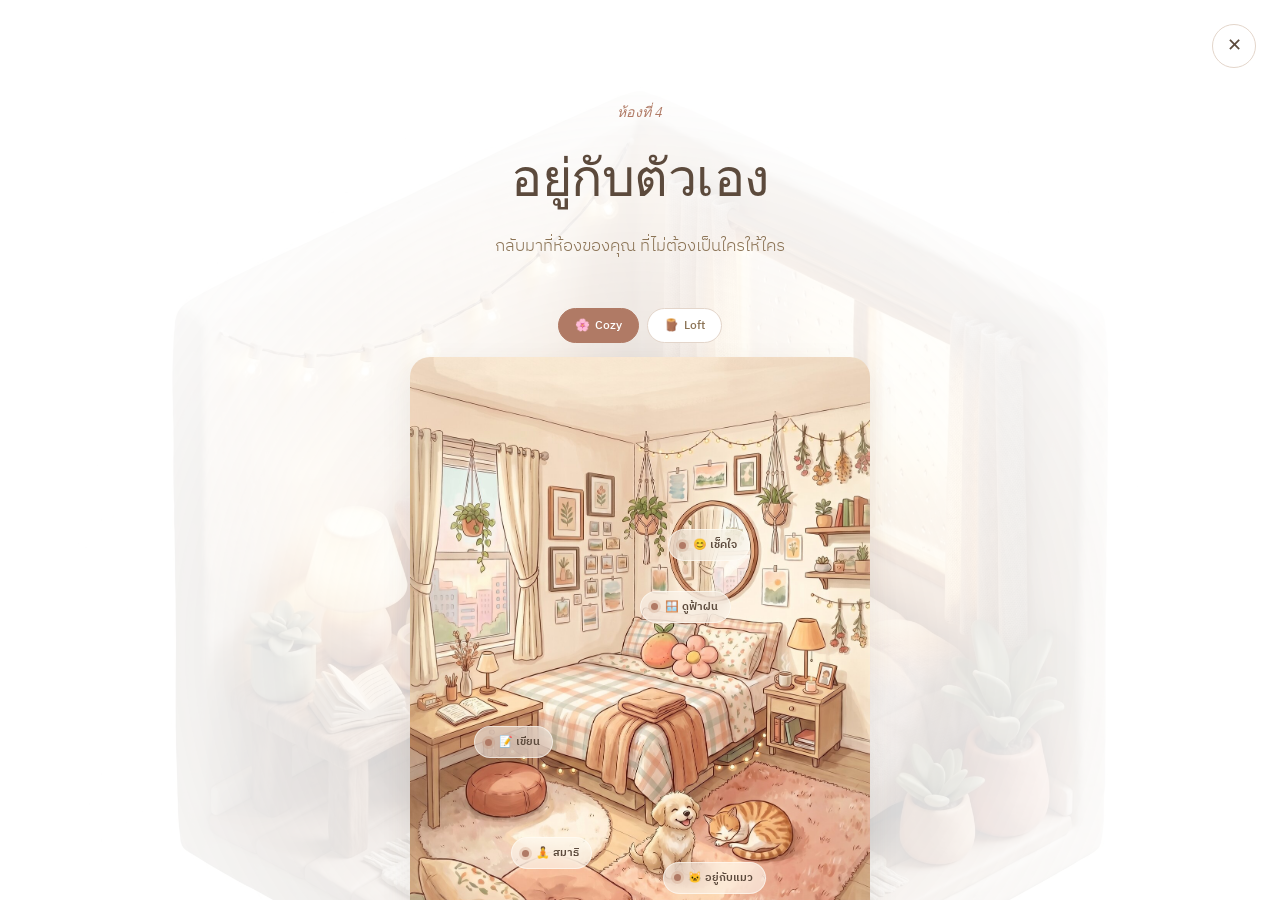
==== alone.html @ d61d8132 "Remove obsolete implementation" ====
<!DOCTYPE html>
<html lang="th">
<head>
<meta charset="UTF-8">
<meta name="viewport" content="width=device-width, initial-scale=1.0">
<title>ฮีลใจ 24/7 — Heal 24/7</title>

<link rel="preconnect" href="https://fonts.googleapis.com">
<link rel="preconnect" href="https://fonts.gstatic.com" crossorigin>
<link href="https://fonts.googleapis.com/css2?family=IBM+Plex+Sans+Thai:wght@300;400;500;600&family=IBM+Plex+Serif:ital,wght@0,300;0,400;0,500;1,400&display=swap" rel="stylesheet">

<!-- =========================================================
     CLOUDFLARE WEB ANALYTICS — Privacy-friendly, cookie-free
     SETUP:
     1) Go to https://www.cloudflare.com/web-analytics/ → sign up (free)
     2) Add your site (e.g. healjai247.netlify.app or your own domain)
     3) Copy the <script> snippet Cloudflare gives you
     4) REPLACE the placeholder line below with that snippet
        — it will look like:
        <script defer src='https://static.cloudflareinsights.com/beacon.min.js' data-cf-beacon='{"token":"YOUR_REAL_TOKEN"}'></script>
     ========================================================= -->
<!-- <script defer src='https://static.cloudflareinsights.com/beacon.min.js' data-cf-beacon='{"token":"PASTE_YOUR_TOKEN_HERE"}'></script> -->

<link rel="stylesheet" href="assets/css/styles.css">
</head>

<body data-lang="th" data-page="alone">
<div class="main visible" id="main">
  <header>
    <div class="brand">
      <span class="heart">♥</span>
      <span data-th>ฮีลใจ 24/7</span>
      <span data-en>Heal 24/7</span>
    </div>
    <div class="header-actions">
      <button class="music-toggle" id="musicToggle" aria-label="Music menu">
        <span class="music-icon-pulse">♪</span>
      </button>
      <!-- Music dropdown menu -->
      <div class="music-menu" id="musicMenu">
        <div class="music-menu-title">
          <span data-th>เลือกเพลง</span><span data-en>Choose track</span>
        </div>
        <button class="track-btn active" data-track="1" data-src="assets/audio/theme.mp3">
          <span class="track-dot"></span>
          <span>Land of Smiles</span>
          <span class="track-meta">main</span>
        </button>
        <button class="track-btn" data-track="2" data-src="assets/audio/morning-heart.mp3">
          <span class="track-dot"></span>
          <span>Morning Heart</span>
        </button>
        <button class="track-btn" data-track="3" data-src="assets/audio/rainy-window.mp3">
          <span class="track-dot"></span>
          <span>Rainy Window</span>
        </button>
        <button class="track-btn" data-track="4" data-src="assets/audio/temple-at-dusk.mp3">
          <span class="track-dot"></span>
          <span>Temple at Dusk</span>
        </button>
        <button class="track-btn pause-btn" id="pauseTrack">
          <span>⏸</span>
          <span data-th>หยุดเพลง</span><span data-en>Pause</span>
        </button>
      </div>
      <button class="lang-toggle" id="bookmarkOpen" aria-label="กล่องบันทึก">
        <span style="font-size:16px;line-height:1">🔖</span>
        <span class="bookmark-badge" id="bookmarkBadge" hidden>0</span>
      </button>
      <button class="lang-toggle" id="langToggle">
        <span data-th>EN</span><span data-en>TH</span>
      </button>
    </div>
  </header>

  <!-- Bookmark drawer (saved items list) -->
  <div class="bookmark-modal" id="bookmarkModal" hidden>
    <div class="bookmark-backdrop" data-close-bookmark onclick="window.__closeBookmarkModal && window.__closeBookmarkModal()"></div>
    <div class="bookmark-panel">
      <div class="bookmark-head">
        <h3 class="bookmark-title">
          🔖 <span data-th>กล่องของฉัน</span><span data-en>My collection</span>
        </h3>
        <button class="bookmark-close" data-close-bookmark aria-label="ปิด" type="button" onclick="window.__closeBookmarkModal && window.__closeBookmarkModal()">✕</button>
      </div>
      <p class="bookmark-sub">
        <span data-th>ทุกอย่างที่เธอบันทึกไว้ — เก็บในเครื่องนี้เท่านั้น ไม่ส่งไปไหน</span>
        <span data-en>Everything you saved — stored only on this device</span>
      </p>
      <ul class="bookmark-list" id="bookmarkList"></ul>
      <div class="bookmark-empty" id="bookmarkEmpty" hidden>
        <div class="bookmark-empty-icon">📭</div>
        <p>
          <span data-th>ยังไม่มีอะไรในกล่อง — ไปกดปุ่ม 🔖 ตามที่ต่างๆ ในเว็บ เพื่อเก็บคำดีๆ ไว้ที่นี่</span>
          <span data-en>Nothing here yet — hit 🔖 on cards across the site to save your favorites</span>
        </p>
      </div>
    </div>
  </div>



  <!-- Background music (single audio element, src changes with track switch) -->
  <audio id="bgMusic" src="assets/audio/theme.mp3" loop preload="auto"></audio>

  <footer>
    <span data-th>© 2026 ฮีลใจ 24/7 — สำหรับคนเมืองที่อยากมีที่ฮีลใจ</span>
    <span data-en>© 2026 Heal 24/7 — for everyone who needs a place to come back to</span>
    <br>
    <button class="footer-link" data-open-privacy>
      <span data-th>นโยบายความเป็นส่วนตัว (PDPA)</span><span data-en>Privacy Policy (PDPA)</span>
    </button>
  </footer>

  <!-- Privacy Policy modal -->
  <div class="privacy-modal" id="privacyModal">
    <div class="privacy-card">
      <button class="privacy-close" data-close-privacy aria-label="ปิด">✕</button>
      <h2 class="privacy-title">
        <span data-th>นโยบายความเป็นส่วนตัว</span><span data-en>Privacy Policy</span>
      </h2>
      <p class="privacy-updated">
        <span data-th>อัพเดทล่าสุด: 15 พฤษภาคม 2569</span><span data-en>Last updated: 15 May 2026</span>
      </p>

      <div class="privacy-body" data-th>
        <h3>1. เราเก็บข้อมูลอะไร</h3>
        <p>ฮีลใจ 24/7 เป็นเว็บไซต์ที่ออกแบบมาให้ <strong>ใช้งานได้แบบไม่ต้องล็อกอิน</strong> เราเก็บข้อมูลน้อยที่สุดเท่าที่จำเป็น:</p>
        <ul>
          <li><strong>ข้อมูลการเข้าชม (Analytics):</strong> จำนวน visitors · หน้าที่เข้า · ประเทศ · browser · device type — รวบรวมผ่าน Cloudflare Web Analytics โดยไม่ใช้ cookie ไม่ระบุตัวตน</li>
          <li><strong>ข้อมูลที่คุณกรอกใน Google Form:</strong> เมื่อคุณตอบแบบสำรวจ "คุณฮีลใจยังไง?" หรือ "ฝากคำพูดในพิพิธภัณฑ์" Google จะเก็บคำตอบของคุณ (อยู่ภายใต้ Google Privacy Policy)</li>
          <li><strong>การตั้งค่าในเครื่อง (localStorage):</strong> เช่น aesthetic ห้องที่เลือก (cozy/loft), ข้อความที่เขียนถึงตัวเอง — เก็บไว้ในเบราเซอร์คุณเท่านั้น เราเข้าไม่ถึง</li>
        </ul>

        <h3>2. เราไม่ทำอะไรกับข้อมูล</h3>
        <ul>
          <li>เราไม่ขายข้อมูลคุณให้ third party</li>
          <li>เราไม่ใช้ cookie tracking ข้ามเว็บ</li>
          <li>เราไม่เก็บ IP address หรือข้อมูลระบุตัวบุคคล</li>
          <li>ข้อความที่คุณเขียนถึงตัวเองอยู่ในเบราเซอร์คุณคนเดียว ไม่ส่งไปไหน</li>
        </ul>

        <h3>3. สิทธิ์ของคุณ (PDPA)</h3>
        <p>ภายใต้พระราชบัญญัติคุ้มครองข้อมูลส่วนบุคคล พ.ศ. 2562 (PDPA) คุณมีสิทธิ์:</p>
        <ul>
          <li>เข้าถึงข้อมูลที่เราเก็บเกี่ยวกับคุณ</li>
          <li>ขอให้ลบข้อมูลของคุณออก</li>
          <li>ถอนความยินยอม</li>
          <li>ร้องเรียนต่อสำนักงานคณะกรรมการคุ้มครองข้อมูลส่วนบุคคล</li>
        </ul>

        <h3>4. ข้อจำกัด</h3>
        <p>ฮีลใจ 24/7 เป็นพื้นที่ฮีลใจเบื้องต้น <strong>ไม่ใช่บริการจิตวิทยาวิชาชีพ</strong> ถ้าคุณอยู่ในวิกฤต โปรดติดต่อ <strong>1323</strong> (สายด่วนสุขภาพจิต 24 ชม.) หรือ <strong>1667</strong> (สะมาริตันส์)</p>

        <h3>5. ติดต่อเรา</h3>
        <p>ถ้ามีข้อสงสัยเรื่องข้อมูลส่วนบุคคล ส่งอีเมลถึง <strong>sandotnim.jako@gmail.com</strong></p>
      </div>

      <div class="privacy-body" data-en>
        <h3>1. What we collect</h3>
        <p>Heal 24/7 is designed to work <strong>without requiring login</strong>. We collect the bare minimum:</p>
        <ul>
          <li><strong>Visit analytics:</strong> visitor count, pages viewed, country, browser, device type — via Cloudflare Web Analytics, no cookies, anonymous.</li>
          <li><strong>Google Form submissions:</strong> when you fill out the "How do you heal?" survey or submit words for the museum wall, Google stores your responses (under Google's Privacy Policy).</li>
          <li><strong>Local browser storage:</strong> aesthetic preference (cozy/loft), your private journal entries — stored only in your browser. We cannot access these.</li>
        </ul>

        <h3>2. What we never do</h3>
        <ul>
          <li>We don't sell your data to third parties</li>
          <li>We don't use cross-site tracking cookies</li>
          <li>We don't store IP addresses or personal identifiers</li>
          <li>Your journal entries stay in your browser only — they never leave your device</li>
        </ul>

        <h3>3. Your rights (PDPA)</h3>
        <p>Under Thailand's Personal Data Protection Act (PDPA, 2019), you have the right to:</p>
        <ul>
          <li>Access data we hold about you</li>
          <li>Request data deletion</li>
          <li>Withdraw consent</li>
          <li>File a complaint with the Personal Data Protection Committee</li>
        </ul>

        <h3>4. Limitations</h3>
        <p>Heal 24/7 is a gentle everyday-healing space, <strong>not a professional psychology service</strong>. If you're in crisis, please contact <strong>1323</strong> (Mental Health Hotline, 24/7) or <strong>1667</strong> (Samaritans).</p>

        <h3>5. Contact</h3>
        <p>For privacy questions, email <strong>sandotnim.jako@gmail.com</strong></p>
      </div>
    </div>
  </div>
</div>

<div class="room-overlay active" id="room-alone">
  <a class="close-btn" href="index.html" aria-label="Back to map">✕</a>
  <div class="alone-room">
    <div class="alone-bg" id="aloneBg"></div>

    <div class="alone-content">
      <!-- Sub-room back button (visible only when a hotspot/tab is active) -->
      <button class="subroom-back" data-subroom-back>
        ← <span data-th>กลับห้องนอน</span><span data-en>Back to bedroom</span>
      </button>

      <span class="room-eyebrow"><span data-th>ห้องที่ 4</span><span data-en>Room 04</span></span>
      <h2 class="room-title"><span data-th>อยู่กับตัวเอง</span><span data-en>Be With Yourself</span></h2>
      <p class="room-subtitle">
        <span data-th>กลับมาที่ห้องของคุณ ที่ไม่ต้องเป็นใครให้ใคร</span>
        <span data-en>Come back to your room. Where you don't owe anyone anything.</span>
      </p>

      <!-- Aesthetic toggle (Cozy / Loft) — persisted in localStorage -->
      <div class="aesthetic-toggle" role="group" aria-label="เลือกบรรยากาศห้อง">
        <button class="aest-btn active" data-aest="cozy">🌸 <span data-th>Cozy</span><span data-en>Cozy</span></button>
        <button class="aest-btn" data-aest="loft">🪵 <span data-th>Loft</span><span data-en>Loft</span></button>
      </div>

      <!-- Illustrated bedroom with clickable hotspots (5 zones) — positions in CSS per aesthetic -->
      <div class="room-stage" data-aest="cozy">
        <img id="bedroomImg" class="room-illustration" src="assets/images/bedroom-cozy.jpg" alt="ห้องนอน"/>
        <button class="hotspot" data-pane="bedroom">
          <span class="hotspot-dot"></span>
          <span class="hotspot-label" data-th>🪟 ดูฟ้าฝน</span><span class="hotspot-label" data-en>🪟 Watch the sky</span>
        </button>
        <button class="hotspot" data-pane="mood">
          <span class="hotspot-dot"></span>
          <span class="hotspot-label" data-th>😊 เช็คใจ</span><span class="hotspot-label" data-en>😊 Mood</span>
        </button>
        <button class="hotspot" data-pane="letter">
          <span class="hotspot-dot"></span>
          <span class="hotspot-label" data-th>📝 เขียน</span><span class="hotspot-label" data-en>📝 Letter</span>
        </button>
        <button class="hotspot" data-pane="cat">
          <span class="hotspot-dot"></span>
          <span class="hotspot-label" data-th>🐱 อยู่กับแมว</span><span class="hotspot-label" data-en>🐱 With cat</span>
        </button>
        <button class="hotspot" data-pane="meditate">
          <span class="hotspot-dot"></span>
          <span class="hotspot-label" data-th>🧘 สมาธิ</span><span class="hotspot-label" data-en>🧘 Meditate</span>
        </button>
        <button class="hotspot" data-pane="color">
          <span class="hotspot-dot"></span>
          <span class="hotspot-label" data-th>🎨 ระบายสี</span><span class="hotspot-label" data-en>🎨 Color</span>
        </button>
      </div>

      <!-- Tabs removed — hotspots on illustration are the only navigation.
           Hidden DOM markers below preserve pane-switching logic. -->
      <div class="alone-tabs" hidden aria-hidden="true">
        <button class="alone-tab active" data-pane="bedroom"></button>
        <button class="alone-tab" data-pane="cat"></button>
        <button class="alone-tab" data-pane="mood"></button>
        <button class="alone-tab" data-pane="letter"></button>
        <button class="alone-tab" data-pane="meditate"></button>
        <button class="alone-tab" data-pane="color"></button>
      </div>

      <!-- ===== Pane: Mood check ===== -->
      <div class="alone-pane" id="apane-mood">
        <h3 class="alone-h3"><span data-th>วันนี้ใจอยู่ตรงไหน?</span><span data-en>Where is your heart today?</span></h3>
        <div class="mood-grid" id="moodGrid">
          <button class="mood-btn" data-mood="1"><span class="m-emoji">😢</span><span data-th>หนัก</span><span data-en>Heavy</span></button>
          <button class="mood-btn" data-mood="2"><span class="m-emoji">😟</span><span data-th>อึน</span><span data-en>Stuck</span></button>
          <button class="mood-btn" data-mood="3"><span class="m-emoji">😐</span><span data-th>กลางๆ</span><span data-en>Meh</span></button>
          <button class="mood-btn" data-mood="4"><span class="m-emoji">🙂</span><span data-th>พอไหว</span><span data-en>Okay</span></button>
          <button class="mood-btn" data-mood="5"><span class="m-emoji">😊</span><span data-th>ดีนะ</span><span data-en>Good</span></button>
        </div>
        <div class="mood-response" id="moodResponse"></div>
      </div>

      <!-- ===== Pane: Letter ===== -->
      <div class="alone-pane" id="apane-letter">
        <h3 class="alone-h3"><span data-th>เขียนถึงใจตัวเอง</span><span data-en>A letter to your own heart</span></h3>

        <!-- Daily writing streak + milestone medals -->
        <div class="streak-badge" id="streakBadge" hidden>
          <span class="streak-flame">🌱</span>
          <span class="streak-text"></span>
        </div>
        <div class="streak-philosophy">
          <span data-th>การฮีลที่ดีไม่ใช่ "ทุกข์ใจแล้วค่อยมาฮีล" — แต่คือการฮีลให้เป็นนิสัยทุกวัน · เขียนสั้นๆ แค่ 1 ประโยคก็พอ</span>
          <span data-en>Real healing isn't waiting until you're hurt — it's a gentle daily habit. Even one sentence is enough.</span>
        </div>
        <div class="medal-row" id="medalRow"></div>

        <div class="letter-mode-row">
          <button class="letter-mode-btn active" data-letter-mode="now">
            <span data-th>ปลอบตัวเองตอนนี้</span><span data-en>Comfort yourself now</span>
          </button>
          <button class="letter-mode-btn" data-letter-mode="future">
            <span data-th>ถึงตัวเองในอนาคต</span><span data-en>To your future self</span>
          </button>
        </div>
        <textarea id="letterText" maxlength="800"
          data-th-placeholder="ใจของคุณอยากบอกอะไรกับตัวเอง..."
          data-en-placeholder="What does your heart want to say to itself..."></textarea>
        <div class="letter-actions">
          <button class="nav-btn next" id="letterSave" disabled>
            🌱 <span data-th>เก็บในกล่องของฉัน</span><span data-en>Keep in my box</span>
          </button>
        </div>
        <div class="letter-success" id="letterSuccess">
          ✨ <span data-th>เก็บไว้แล้ว — กลับมาอ่านได้เสมอ</span><span data-en>Saved — come back any time</span>
        </div>

        <!-- Past entries hint — shown when user has saved at least once -->
        <div class="streak-history" id="streakHistory" hidden>
          <p class="streak-history-line">
            <span data-th>📖 คุณเขียนถึงตัวเองมาแล้ว <strong id="streakTotal">0</strong> ครั้ง</span>
            <span data-en>📖 You've written to yourself <strong id="streakTotalEn">0</strong> times</span>
          </p>
        </div>
      </div>

      <!-- ===== Pane: Meditate (moved from travel) ===== -->
      <div class="alone-pane" id="apane-meditate">
        <h3 class="alone-h3"><span data-th>นั่งสมาธิ ฝึกหายใจ</span><span data-en>Sit and breathe</span></h3>

        <div class="sit-card" id="sitSetup">
          <div style="font-family:'IBM Plex Serif',serif;font-size:17px;color:var(--ink);margin-bottom:8px">
            <span data-th>นั่งกี่นาทีดี?</span><span data-en>How long?</span>
          </div>
          <div class="sit-duration">
            <button class="duration-btn active" data-min="1">1 min</button>
            <button class="duration-btn" data-min="3">3 min</button>
            <button class="duration-btn" data-min="5">5 min</button>
            <button class="duration-btn" data-min="10">10 min</button>
          </div>

          <div style="font-family:'IBM Plex Serif',serif;font-size:17px;color:var(--ink);margin-top:18px;margin-bottom:6px">
            <span data-th>หายใจแบบไหน?</span><span data-en>Breathing pattern</span>
          </div>
          <div class="pattern-grid">
            <button class="pattern-btn active" data-pattern="natural">
              <div class="pat-name">🌬 <span data-th>หายใจปกติ</span><span data-en>Natural</span></div>
              <div class="pat-desc"><span data-th>เข้า 4 · ออก 4</span><span data-en>In 4 · out 4</span></div>
            </button>
            <button class="pattern-btn" data-pattern="b478">
              <div class="pat-name">🧘 4-7-8</div>
              <div class="pat-desc"><span data-th>ผ่อนคลาย · ก่อนนอน</span><span data-en>Relax · sleep</span></div>
            </button>
            <button class="pattern-btn" data-pattern="box">
              <div class="pat-name">🟦 <span data-th>กล่อง 4-4-4-4</span><span data-en>Box 4-4-4-4</span></div>
              <div class="pat-desc"><span data-th>โฟกัส · มีสมาธิ</span><span data-en>Focus · calm</span></div>
            </button>
            <button class="pattern-btn" data-pattern="coherent">
              <div class="pat-name">💗 5-5</div>
              <div class="pat-desc"><span data-th>สงบใจ · บาลานซ์</span><span data-en>Heart-coherence</span></div>
            </button>
          </div>
          <button class="nav-btn next" id="sitStart" style="margin-top:18px">
            🌿 <span data-th>เริ่มนั่ง</span><span data-en>Start sitting</span>
          </button>
        </div>

        <div class="breathing-stage" id="sitStage">
          <div class="breath-circle" id="breathCircle">
            <span data-th>หายใจ...</span><span data-en>Breathe...</span>
          </div>
          <div class="breath-label" id="breathLabel">
            <span data-th>เข้า — ออก</span><span data-en>In — out</span>
          </div>
          <div class="timer-display" id="timerDisplay">01:00</div>
          <div style="margin-top:24px">
            <button class="nav-btn map" id="sitStop">
              <span data-th>หยุดก่อน</span><span data-en>Stop early</span>
            </button>
          </div>
        </div>

        <div class="sit-card" id="sitDone" style="display:none">
          <div style="font-size:48px;margin-bottom:12px">🌸</div>
          <div style="font-family:'IBM Plex Serif',serif;font-size:20px;color:var(--ink);margin-bottom:8px">
            <span data-th>ขอบคุณที่ให้เวลาตัวเอง</span>
            <span data-en>Thank yourself for the time</span>
          </div>
          <button class="nav-btn next" id="sitAgain">
            <span data-th>นั่งอีกครั้ง</span><span data-en>Sit again</span>
          </button>
        </div>
      </div>

      <!-- ===== Pane: Bedroom — rain + music ===== -->
      <div class="alone-pane active" id="apane-bedroom">
        <div class="bedroom-stage">
          <div class="rain-overlay" id="rainOverlay" aria-hidden="true">
            <div class="rain-drop"></div><div class="rain-drop"></div><div class="rain-drop"></div>
            <div class="rain-drop"></div><div class="rain-drop"></div><div class="rain-drop"></div>
            <div class="rain-drop"></div><div class="rain-drop"></div><div class="rain-drop"></div>
            <div class="rain-drop"></div><div class="rain-drop"></div><div class="rain-drop"></div>
            <div class="rain-drop"></div><div class="rain-drop"></div><div class="rain-drop"></div>
          </div>
          <div class="bedroom-message">
            <span data-th>เข้านอนสักครู่ — ฟังฝน ฟังเพลง</span>
            <span data-en>Lie down for a moment — rain and music</span>
          </div>
        </div>

        <div class="bedroom-controls">
          <div class="ctrl-row" style="flex-direction:column; align-items:flex-start; gap:10px">
            <span class="ctrl-label"><span data-th>เสียงบรรยากาศ</span><span data-en>Ambient sound</span></span>
            <div class="ambient-picker" id="ambientPicker">
              <button class="ambient-pill active" data-ambient="off">
                <span data-th>ปิด</span><span data-en>Off</span>
              </button>
              <button class="ambient-pill" data-ambient="rain" data-src="assets/audio/rain.mp3">
                🌧 <span data-th>ฝน</span><span data-en>Rain</span>
              </button>
              <button class="ambient-pill" data-ambient="ocean" data-src="assets/audio/ocean.mp3">
                🌊 <span data-th>ทะเล</span><span data-en>Ocean</span>
              </button>
              <button class="ambient-pill" data-ambient="forest" data-src="assets/audio/forest.mp3">
                🌳 <span data-th>ป่า</span><span data-en>Forest</span>
              </button>
              <button class="ambient-pill" data-ambient="waterfall" data-src="assets/audio/waterfall.mp3">
                💧 <span data-th>น้ำตก</span><span data-en>Waterfall</span>
              </button>
              <button class="ambient-pill" data-ambient="underwater" data-src="assets/audio/underwater.mp3">
                🐚 <span data-th>ใต้น้ำ</span><span data-en>Underwater</span>
              </button>
              <button class="ambient-pill" data-ambient="garden" data-src="assets/audio/garden.mp3">
                🌿 <span data-th>สวน</span><span data-en>Garden</span>
              </button>
              <button class="ambient-pill" data-ambient="birds" data-src="assets/audio/birds.mp3">
                🐦 <span data-th>นก</span><span data-en>Birds</span>
              </button>
              <button class="ambient-pill" data-ambient="deepsleep" data-src="assets/audio/deep-sleep.mp3">
                🌙 <span data-th>หลับลึก</span><span data-en>Deep sleep</span>
              </button>
            </div>
          </div>
          <audio id="rainAudio" src="assets/audio/rain.mp3" loop preload="none"></audio>

          <div class="ctrl-row" style="margin-top:18px">
            <span class="ctrl-label"><span data-th>เพลย์ลิสต์</span><span data-en>Tracks</span></span>
          </div>
          <div class="bedroom-tracks" id="bedroomTracks">
            <button class="bedroom-track active" data-bd-src="assets/audio/theme.mp3">Land of Smiles</button>
            <button class="bedroom-track" data-bd-src="assets/audio/morning-heart.mp3">Morning Heart</button>
            <button class="bedroom-track" data-bd-src="assets/audio/rainy-window.mp3">Rainy Window</button>
            <button class="bedroom-track" data-bd-src="assets/audio/temple-at-dusk.mp3">Temple at Dusk</button>
          </div>
        </div>
      </div>

      <!-- ===== Pane: Coloring — click-to-fill mandala (paint therapy) ===== -->
      <div class="alone-pane" id="apane-color">
        <h3 class="alone-h3"><span data-th>ระบายสีดอกไม้</span><span data-en>Color a flower</span></h3>
        <p class="alone-sub">
          <span data-th>เลือกสีที่ใจชอบ แล้วแตะที่กลีบดอก — ไม่มีถูกผิด ไม่มีหมดเวลา</span>
          <span data-en>Pick a color, tap a petal — no right or wrong, no clock</span>
        </p>

        <!-- Difficulty levels -->
        <div class="color-levels">
          <button class="color-level-btn" data-level="easy">
            🌷 <span data-th>ง่าย</span><span data-en>Easy</span>
          </button>
          <button class="color-level-btn active" data-level="medium">
            🌸 <span data-th>กลาง</span><span data-en>Medium</span>
          </button>
          <button class="color-level-btn" data-level="hard">
            ❀ <span data-th>ยาก</span><span data-en>Hard</span>
          </button>
        </div>

        <div class="color-stage">
          <svg class="color-canvas" id="colorCanvas" viewBox="0 0 400 400" xmlns="http://www.w3.org/2000/svg" aria-label="ดอกไม้ระบายสี">
            <!-- Background circle -->
            <circle class="cz" cx="200" cy="200" r="195" fill="#ffffff" stroke="#c19a6c" stroke-width="2"/>
            <!-- Outer ring petals (8) -->
            <g class="petal-ring outer">
              <path class="cz" d="M200 30 C 230 60, 230 110, 200 130 C 170 110, 170 60, 200 30 Z" fill="#ffffff" stroke="#8b6f47" stroke-width="1.5"/>
              <path class="cz" d="M200 30 C 230 60, 230 110, 200 130 C 170 110, 170 60, 200 30 Z" fill="#ffffff" stroke="#8b6f47" stroke-width="1.5" transform="rotate(45 200 200)"/>
              <path class="cz" d="M200 30 C 230 60, 230 110, 200 130 C 170 110, 170 60, 200 30 Z" fill="#ffffff" stroke="#8b6f47" stroke-width="1.5" transform="rotate(90 200 200)"/>
              <path class="cz" d="M200 30 C 230 60, 230 110, 200 130 C 170 110, 170 60, 200 30 Z" fill="#ffffff" stroke="#8b6f47" stroke-width="1.5" transform="rotate(135 200 200)"/>
              <path class="cz" d="M200 30 C 230 60, 230 110, 200 130 C 170 110, 170 60, 200 30 Z" fill="#ffffff" stroke="#8b6f47" stroke-width="1.5" transform="rotate(180 200 200)"/>
              <path class="cz" d="M200 30 C 230 60, 230 110, 200 130 C 170 110, 170 60, 200 30 Z" fill="#ffffff" stroke="#8b6f47" stroke-width="1.5" transform="rotate(225 200 200)"/>
              <path class="cz" d="M200 30 C 230 60, 230 110, 200 130 C 170 110, 170 60, 200 30 Z" fill="#ffffff" stroke="#8b6f47" stroke-width="1.5" transform="rotate(270 200 200)"/>
              <path class="cz" d="M200 30 C 230 60, 230 110, 200 130 C 170 110, 170 60, 200 30 Z" fill="#ffffff" stroke="#8b6f47" stroke-width="1.5" transform="rotate(315 200 200)"/>
            </g>
            <!-- Inner ring petals (8, smaller, offset) -->
            <g class="petal-ring inner">
              <path class="cz" d="M200 130 C 220 150, 220 180, 200 195 C 180 180, 180 150, 200 130 Z" fill="#ffffff" stroke="#8b6f47" stroke-width="1.5" transform="rotate(22.5 200 200)"/>
              <path class="cz" d="M200 130 C 220 150, 220 180, 200 195 C 180 180, 180 150, 200 130 Z" fill="#ffffff" stroke="#8b6f47" stroke-width="1.5" transform="rotate(67.5 200 200)"/>
              <path class="cz" d="M200 130 C 220 150, 220 180, 200 195 C 180 180, 180 150, 200 130 Z" fill="#ffffff" stroke="#8b6f47" stroke-width="1.5" transform="rotate(112.5 200 200)"/>
              <path class="cz" d="M200 130 C 220 150, 220 180, 200 195 C 180 180, 180 150, 200 130 Z" fill="#ffffff" stroke="#8b6f47" stroke-width="1.5" transform="rotate(157.5 200 200)"/>
              <path class="cz" d="M200 130 C 220 150, 220 180, 200 195 C 180 180, 180 150, 200 130 Z" fill="#ffffff" stroke="#8b6f47" stroke-width="1.5" transform="rotate(202.5 200 200)"/>
              <path class="cz" d="M200 130 C 220 150, 220 180, 200 195 C 180 180, 180 150, 200 130 Z" fill="#ffffff" stroke="#8b6f47" stroke-width="1.5" transform="rotate(247.5 200 200)"/>
              <path class="cz" d="M200 130 C 220 150, 220 180, 200 195 C 180 180, 180 150, 200 130 Z" fill="#ffffff" stroke="#8b6f47" stroke-width="1.5" transform="rotate(292.5 200 200)"/>
              <path class="cz" d="M200 130 C 220 150, 220 180, 200 195 C 180 180, 180 150, 200 130 Z" fill="#ffffff" stroke="#8b6f47" stroke-width="1.5" transform="rotate(337.5 200 200)"/>
            </g>
            <!-- Center ring -->
            <circle class="cz" cx="200" cy="200" r="42" fill="#ffffff" stroke="#8b6f47" stroke-width="1.5"/>
            <!-- Center dot -->
            <circle class="cz" cx="200" cy="200" r="18" fill="#ffffff" stroke="#8b6f47" stroke-width="1.5"/>
          </svg>

          <!-- Color palette — pastel earth-tones -->
          <div class="color-palette" id="colorPalette">
            <button class="color-swatch active" data-color="#f4b6a6" style="background:#f4b6a6" aria-label="peach"></button>
            <button class="color-swatch" data-color="#e8a87c" style="background:#e8a87c" aria-label="coral"></button>
            <button class="color-swatch" data-color="#c1a07a" style="background:#c1a07a" aria-label="caramel"></button>
            <button class="color-swatch" data-color="#a8c4a2" style="background:#a8c4a2" aria-label="sage"></button>
            <button class="color-swatch" data-color="#cce0bc" style="background:#cce0bc" aria-label="mint"></button>
            <button class="color-swatch" data-color="#a8c4d8" style="background:#a8c4d8" aria-label="blue"></button>
            <button class="color-swatch" data-color="#d8b4d8" style="background:#d8b4d8" aria-label="lavender"></button>
            <button class="color-swatch" data-color="#f4d6a6" style="background:#f4d6a6" aria-label="butter"></button>
            <button class="color-swatch eraser" data-color="#ffffff" aria-label="ลบ">✕</button>
          </div>

          <div class="color-actions">
            <button class="nav-btn" id="colorReset">↻ <span data-th>ล้างทั้งหมด</span><span data-en>Clear all</span></button>
            <button class="nav-btn next" id="colorSave">💾 <span data-th>เก็บภาพ</span><span data-en>Save image</span></button>
            <button class="card-action-btn share-btn" data-share-type="coloring" type="button">
              📤 <span data-th>แชร์</span><span data-en>Share</span>
            </button>
            <button class="card-action-btn bookmark-btn" data-bookmark-type="coloring" type="button">
              🔖 <span data-th>บันทึก</span><span data-en>Save</span>
            </button>
          </div>
        </div>
      </div>

      <!-- ===== Pane: Cat — orange/white companion ===== -->
      <div class="alone-pane" id="apane-cat">
        <h3 class="alone-h3"><span data-th>อยู่กับแมวสักครู่</span><span data-en>Spend a moment with a cat</span></h3>
        <p class="alone-sub">
          <span data-th>เลือกสิ่งที่อยากทำ — บางครั้งใจเราต้องการแค่เพื่อนเงียบๆ</span>
          <span data-en>Pick something to do — sometimes the heart just needs quiet company</span>
        </p>

        <div class="cat-stage">
          <img class="cat-img" id="catImg" src="assets/images/cat-sit.jpg" alt="แมวส้มขาว"/>
          <div class="cat-message" id="catMessage">
            <span data-th>เพื่อนตัวน้อยรอเธออยู่ — ลองลูบหัว ลูบหลัง หรือจิ้มพุงดูสิ</span>
            <span data-en>Your little companion is here — try petting head, back, or belly</span>
          </div>
        </div>

        <div class="cat-actions">
          <button class="cat-action" data-cat-action="pet">🤍 <span data-th>ลูบหัว</span><span data-en>Pet</span></button>
          <button class="cat-action" data-cat-action="feed">🍽 <span data-th>ให้กิน</span><span data-en>Feed</span></button>
          <button class="cat-action" data-cat-action="play">🧶 <span data-th>เล่นไหมพรม</span><span data-en>Play</span></button>
          <button class="cat-action" data-cat-action="watch">😴 <span data-th>ดูมันนอน</span><span data-en>Watch sleep</span></button>
        </div>
      </div>

      <nav class="room-nav room-nav-simple">
        <a class="nav-btn map" href="index.html">← <span data-th>กลับแผนที่</span><span data-en>Back to map</span></a>
      </nav>
    </div>
  </div>
</div>

<!-- ============ ROOM 5: ชุมชนฮีลใจ — Community ============ -->


<script defer src="assets/js/common.js"></script>
<script defer src="assets/js/alone.js"></script>
</body>
</html>
---- assets/css/styles.css ----
:root {
  --bg: #FFFFFF;
  --cream: #F5EBE0;
  --beige: #E3D5CA;
  --blush: #D5BDAF;
  --sage:  #C0B5A0;
  --butter:#F0D9B5;
  --clay:  #B07A65;
  --ink:   #5C4A3C;
  --ink-soft:#8B7355;
  --gold:  #C9A961;
  --shadow: rgba(92, 74, 60, 0.10);
  --transition: 0.4s cubic-bezier(0.4, 0, 0.2, 1);
  --ease: cubic-bezier(0.4, 0, 0.2, 1);
}

*, *::before, *::after { box-sizing: border-box; margin: 0; padding: 0; }
html { scroll-behavior: smooth; }
html { touch-action: manipulation; }
html { overflow-x: hidden; max-width: 100vw; }
body {
  font-family: 'IBM Plex Sans Thai', sans-serif;
  background: var(--bg);
  color: var(--ink);
  line-height: 1.6;
  overflow-x: hidden;
  max-width: 100vw;
  min-height: 100vh;
  /* Explicitly allow vertical page scroll on touch — defends against any
     nested handler that might claim too much. */
  touch-action: pan-y;
}
button { font-family: inherit; cursor: pointer; border: none; background: none; }

/* ============ INTRO ============ */
.intro {
  position: fixed; inset: 0;
  background: var(--bg);
  z-index: 1000;
  display: flex; align-items: center; justify-content: center;
  transition: opacity 1.2s ease;
}
.intro.done { opacity: 0; pointer-events: none; }
.intro-stage {
  text-align: center;
  padding: 0 32px;
  max-width: 720px;
  position: relative;
}
.phrase {
  font-family: 'IBM Plex Serif', serif;
  font-weight: 300;
  font-size: clamp(20px, 6vw, 48px);
  line-height: 1.45;
  color: var(--ink);
  letter-spacing: -0.3px;
  position: absolute; inset: 0;
  display: flex; align-items: center; justify-content: center;
  text-align: center;
  padding: 0 20px;
  word-break: keep-all;
  opacity: 0; transform: translateY(8px);
  transition: opacity 1s var(--ease), transform 1.4s var(--ease);
}
.phrase.show { opacity: 1; transform: translateY(0); }
.phrase.brand { font-style: italic; color: var(--clay); }
.skip {
  position: fixed; bottom: 32px; right: 32px;
  font-size: 13px; color: var(--ink-soft); letter-spacing: 0.4px;
  padding: 10px 18px;
  border: 1px solid var(--beige);
  border-radius: 999px;
  transition: all var(--transition);
  z-index: 1001;
}
.skip:hover { background: var(--cream); color: var(--ink); }

/* ============ MAIN ============ */
.main {
  opacity: 0;
  transition: opacity 1.4s ease 0.4s;
  min-height: 100vh;
}
.main.visible { opacity: 1; }

header {
  position: fixed; top: 0; left: 0; right: 0;
  display: flex; justify-content: space-between; align-items: center;
  padding: 20px 32px;
  background: rgba(255, 255, 255, 0.85);
  backdrop-filter: blur(10px);
  -webkit-backdrop-filter: blur(10px);
  z-index: 50;
  border-bottom: 1px solid var(--cream);
}
.brand {
  font-family: 'IBM Plex Serif', serif;
  font-size: 19px; font-weight: 400;
  color: var(--ink); letter-spacing: 0.4px;
}
.brand .heart { color: var(--clay); }
.lang-toggle {
  padding: 8px 18px;
  border: 1px solid var(--beige);
  border-radius: 999px;
  color: var(--ink-soft);
  font-size: 13px; font-weight: 500;
  transition: all var(--transition);
  letter-spacing: 0.3px;
}
.lang-toggle:hover {
  background: var(--cream);
  border-color: var(--clay);
  color: var(--ink);
}

/* Music toggle button */
.music-toggle {
  width: 36px; height: 36px;
  border-radius: 50%;
  border: 1px solid var(--beige);
  display: flex; align-items: center; justify-content: center;
  color: var(--ink-soft);
  font-size: 16px;
  transition: all var(--transition);
}
.music-toggle:hover {
  background: var(--cream);
  border-color: var(--clay);
  color: var(--ink);
}
.music-toggle.playing {
  background: var(--cream);
  color: var(--clay);
  border-color: var(--clay);
}
.music-toggle.playing .music-icon-pulse {
  animation: musicPulse 1.4s ease-in-out infinite;
}
@keyframes musicPulse {
  0%, 100% { opacity: 1; }
  50%      { opacity: 0.5; }
}
.header-actions {
  display: flex; align-items: center; gap: 10px;
  position: relative;
}

/* Music dropdown menu */
.music-menu {
  position: absolute;
  top: calc(100% + 10px);
  right: 46px;
  background: var(--bg);
  border: 1px solid var(--beige);
  border-radius: 18px;
  padding: 8px;
  min-width: 220px;
  box-shadow: 0 12px 36px rgba(92, 74, 60, 0.15);
  opacity: 0;
  pointer-events: none;
  transform: translateY(-6px);
  transition: opacity 0.25s var(--ease), transform 0.25s var(--ease);
  z-index: 60;
}
.music-menu.show {
  opacity: 1;
  pointer-events: auto;
  transform: translateY(0);
}
.music-menu-title {
  font-size: 11px;
  color: var(--ink-soft);
  letter-spacing: 0.6px;
  text-transform: uppercase;
  padding: 8px 12px 6px;
}
.track-btn {
  display: flex;
  align-items: center;
  gap: 10px;
  width: 100%;
  padding: 10px 12px;
  border-radius: 12px;
  font-size: 13px;
  color: var(--ink);
  text-align: left;
  transition: background var(--transition);
}
.track-btn:hover { background: var(--cream); }
.track-btn .track-dot {
  width: 8px; height: 8px;
  border-radius: 50%;
  background: var(--beige);
  flex-shrink: 0;
}
.track-btn.active .track-dot {
  background: var(--clay);
  animation: trackPulse 1.4s ease-in-out infinite;
}
@keyframes trackPulse {
  0%, 100% { transform: scale(1); }
  50%      { transform: scale(1.4); box-shadow: 0 0 0 4px rgba(176, 122, 101, 0.2); }
}
.track-btn .track-meta {
  font-size: 10px;
  color: var(--ink-soft);
  margin-left: auto;
  font-style: italic;
}
.track-btn.disabled {
  opacity: 0.45;
  cursor: not-allowed;
}
.track-btn.disabled:hover { background: transparent; }
.track-btn.pause-btn {
  border-top: 1px solid var(--cream);
  margin-top: 4px;
  padding-top: 12px;
  color: var(--ink-soft);
  font-size: 12px;
}

/* Mini-quest panels in step 4 */
.mini-quest {
  display: none;
  margin-bottom: 20px;
}
.mini-quest.active { display: block; }

/* Sothon: vow contract */
/* Vow path choice — simple bow vs make-a-vow */
.vow-choice {
  text-align: center;
  margin-bottom: 18px;
}
.vow-choice h4 { font-size: 17px; color: var(--ink); }
.vow-choice-buttons {
  display: grid;
  grid-template-columns: 1fr 1fr;
  gap: 12px;
  max-width: 480px;
  margin: 0 auto;
}
.vow-path-btn {
  background: var(--bg);
  border: 1.5px solid var(--beige);
  border-radius: 16px;
  padding: 18px 14px;
  font-family: inherit;
  cursor: pointer;
  transition: all var(--transition);
  text-align: center;
}
.vow-path-btn:hover {
  border-color: var(--clay);
  transform: translateY(-2px);
  box-shadow: 0 6px 16px rgba(193,141,107,0.18);
}
.vow-path-icon { font-size: 30px; margin-bottom: 8px; line-height: 1; }
.vow-path-title {
  font-weight: 600; font-size: 14px; color: var(--ink); margin-bottom: 4px;
}
.vow-path-sub {
  font-size: 11.5px; color: var(--ink-soft); line-height: 1.5;
}
@media (max-width: 480px) {
  .vow-choice-buttons { grid-template-columns: 1fr; gap: 10px; }
}

.vow-contract {
  background: linear-gradient(180deg, #F8F0E2, var(--cream));
  border: 2px dashed var(--clay);
  border-radius: 18px;
  padding: 26px 24px;
  text-align: left;
  position: relative;
}
.vow-contract h4 {
  font-family: 'IBM Plex Serif', serif;
  font-size: 16px;
  color: var(--ink);
  margin-bottom: 14px;
  font-weight: 500;
}
.vow-options {
  display: grid;
  gap: 8px;
  margin-bottom: 16px;
}
.vow-options label {
  display: flex;
  align-items: center;
  gap: 10px;
  padding: 10px 14px;
  background: var(--bg);
  border: 1px solid var(--beige);
  border-radius: 12px;
  cursor: pointer;
  font-size: 14px;
  transition: all var(--transition);
}
.vow-options label:hover { border-color: var(--clay); }
.vow-options input[type="radio"] { accent-color: var(--clay); }
.vow-options input[type="radio"]:checked + span { font-weight: 500; }
.vow-options label:has(input:checked) {
  border-color: var(--clay);
  background: #FFF8EE;
}
.stamp-area {
  position: relative;
  text-align: center;
  margin-top: 16px;
  min-height: 80px;
}
.stamp {
  display: inline-block;
  width: 90px; height: 90px;
  border-radius: 50%;
  border: 3px solid var(--clay);
  color: var(--clay);
  font-family: 'IBM Plex Serif', serif;
  font-style: italic;
  font-size: 13px;
  display: flex;
  align-items: center;
  justify-content: center;
  text-align: center;
  transform: rotate(-12deg) scale(0);
  opacity: 0;
  transition: transform 0.5s var(--ease), opacity 0.5s var(--ease);
  margin: 0 auto;
  background: rgba(255, 248, 238, 0.6);
}
.stamp.show {
  transform: rotate(-12deg) scale(1);
  opacity: 0.85;
}

/* Trimurti: write name + fold paper */
.fold-paper {
  background: var(--bg);
  border: 1px solid var(--beige);
  border-radius: 16px;
  padding: 24px 20px;
  text-align: center;
  position: relative;
}
.fold-paper textarea {
  width: 100%;
  min-height: 80px;
  border: 1px solid var(--beige);
  border-radius: 12px;
  padding: 14px;
  font-family: inherit;
  font-size: 14px;
  resize: none;
  background: #FFFEFA;
  transition: all var(--transition);
}
.fold-paper textarea:focus { outline: none; border-color: var(--clay); }
.fold-paper.folded textarea {
  transform: rotateX(72deg) scale(0.7);
  opacity: 0.4;
  pointer-events: none;
  transition: transform 0.6s var(--ease), opacity 0.6s var(--ease);
  transform-origin: center top;
}
.wallet-icon {
  display: inline-block;
  font-size: 32px;
  margin-top: 12px;
  opacity: 0;
  transition: opacity 0.6s var(--ease) 0.4s;
}
.fold-paper.folded .wallet-icon { opacity: 1; }

/* Brahma: 4 directions compass */
.compass {
  position: relative;
  width: 280px;
  height: 280px;
  margin: 0 auto;
}
.compass-center {
  position: absolute;
  top: 50%; left: 50%;
  transform: translate(-50%, -50%);
  font-family: 'IBM Plex Serif', serif;
  font-size: 32px;
  color: var(--gold);
}
.compass-direction {
  position: absolute;
  width: 90px;
  padding: 10px 8px;
  background: var(--bg);
  border: 1.5px solid var(--beige);
  border-radius: 14px;
  font-size: 12px;
  color: var(--ink);
  cursor: pointer;
  text-align: center;
  transition: all var(--transition);
}
.compass-direction:hover { border-color: var(--clay); transform: scale(1.05); }
.compass-direction.lit {
  background: #FFF8EE;
  border-color: var(--gold);
  color: var(--clay);
  box-shadow: 0 0 24px rgba(201, 169, 97, 0.4);
}
.compass-direction.lit::after {
  content: '✓';
  position: absolute;
  top: -8px; right: -8px;
  width: 22px; height: 22px;
  background: var(--gold);
  color: var(--bg);
  border-radius: 50%;
  font-size: 12px;
  display: flex; align-items: center; justify-content: center;
}
.compass-direction.dir-east  { top: 50%; right: 0;  transform: translateY(-50%); }
.compass-direction.dir-west  { top: 50%; left: 0;   transform: translateY(-50%); }
.compass-direction.dir-south { bottom: 0; left: 50%; transform: translateX(-50%); }
.compass-direction.dir-north { top: 0; left: 50%;    transform: translateX(-50%); }
.compass-direction.dir-east.lit  { transform: translateY(-50%) scale(1.05); }
.compass-direction.dir-west.lit  { transform: translateY(-50%) scale(1.05); }
.compass-direction.dir-south.lit { transform: translateX(-50%) scale(1.05); }
.compass-direction.dir-north.lit { transform: translateX(-50%) scale(1.05); }
.compass-name {
  font-family: 'IBM Plex Serif', serif;
  font-weight: 500;
  display: block;
  margin-bottom: 2px;
}
.compass-power {
  font-size: 10px;
  color: var(--ink-soft);
}

/* Ganesha: whisper to mouse */
.whisper-stage {
  background: var(--cream);
  border-radius: 20px;
  padding: 30px 24px;
  text-align: center;
}
.mouse-char {
  font-size: 64px;
  margin-bottom: 14px;
  display: inline-block;
  animation: mouseWiggle 2s ease-in-out infinite;
  transform-origin: center bottom;
}
@keyframes mouseWiggle {
  0%, 100% { transform: rotate(0); }
  50%      { transform: rotate(-4deg); }
}
.whisper-stage textarea {
  width: 100%;
  max-width: 420px;
  min-height: 80px;
  border: 1px solid var(--beige);
  border-radius: 12px;
  padding: 14px;
  font-family: inherit;
  font-size: 14px;
  resize: none;
  background: var(--bg);
  margin-bottom: 12px;
}
.whisper-stage textarea:focus { outline: none; border-color: var(--clay); }
.whisper-sent {
  display: none;
  font-style: italic;
  color: var(--clay);
  font-size: 14px;
  margin-top: 8px;
}
.whisper-sent.show { display: block; animation: stepIn 0.5s var(--ease); }

/* Lakshmi: place coin */
.coin-stage {
  position: relative;
  background: linear-gradient(180deg, #FFF8EE, var(--cream));
  border-radius: 20px;
  padding: 30px 24px 80px;
  min-height: 320px;
  text-align: center;
}
.altar-zone {
  width: 110px; height: 110px;
  margin: 0 auto 30px;
  border: 2px dashed var(--clay);
  border-radius: 50%;
  display: flex; align-items: center; justify-content: center;
  background: rgba(255, 255, 255, 0.5);
  transition: all var(--transition);
  position: relative;
}
.altar-zone.over { background: rgba(201, 169, 97, 0.2); border-style: solid; }
.altar-zone.placed { border-color: var(--gold); border-style: solid; }
.altar-icon { font-size: 40px; opacity: 0.5; }
.altar-zone.placed .altar-icon { opacity: 0; }
.altar-zone .placed-coin {
  position: absolute;
  font-size: 50px;
  opacity: 0;
  transform: scale(0.5);
  transition: all 0.5s var(--ease);
}
.altar-zone.placed .placed-coin {
  opacity: 1;
  transform: scale(1);
  animation: coinSpin 2s ease-in-out infinite;
}
@keyframes coinSpin {
  0%, 100% { transform: scale(1) rotateY(0); }
  50%      { transform: scale(1.05) rotateY(180deg); }
}
.coin-source {
  position: absolute;
  bottom: 24px;
  left: 50%;
  transform: translateX(-50%);
  font-size: 50px;
  cursor: grab;
  user-select: none;
  transition: transform 0.2s ease;
}
.coin-source:hover { transform: translateX(-50%) scale(1.1); }
.coin-source.placed { display: none; }
.coin-instructions {
  font-size: 13px;
  color: var(--ink-soft);
  margin-top: 8px;
}
.sparkle {
  position: absolute;
  font-size: 20px;
  animation: sparkle 1.5s ease-out forwards;
  pointer-events: none;
}
@keyframes sparkle {
  0%   { transform: scale(0) translate(0, 0); opacity: 1; }
  100% { transform: scale(1.5) translate(var(--sx), var(--sy)); opacity: 0; }
}

/* ==========================================
   พิพิธภัณฑ์ฮีลใจ — Museum Room (Art gallery feel)
   ========================================== */
/* Gallery wall background */
#room-museum .room-content {
  background: linear-gradient(180deg, #FAF6EE 0%, #F5EFE3 100%);
  border-radius: 0;
  max-width: 100%;
  padding-left: 0;
  padding-right: 0;
}
.museum-inner {
  max-width: min(920px, 100vw);
  margin: 0 auto;
  padding: 0 32px;
  overflow-x: hidden;
  box-sizing: border-box;
}
@media (max-width: 640px) {
  .museum-inner { padding: 0 16px; }
}

.museum-tabs {
  display: inline-flex;
  background: var(--cream);
  border-radius: 999px;
  padding: 4px;
  margin: 0 auto 32px;
  gap: 4px;
}
.museum-tab {
  padding: 10px 22px;
  border-radius: 999px;
  font-size: 13px;
  font-weight: 500;
  color: var(--ink-soft);
  transition: all var(--transition);
  white-space: nowrap;
}
.museum-tab:hover { color: var(--ink); }
.museum-tab.active {
  background: var(--bg);
  color: var(--ink);
  box-shadow: 0 2px 8px var(--shadow);
}

.gallery-pane {
  display: none;
  text-align: left;
}
.gallery-pane.active {
  display: block;
  animation: stepIn 0.4s var(--ease);
}

.gallery-grid {
  display: grid;
  grid-template-columns: repeat(auto-fit, minmax(260px, 1fr));
  gap: 18px;
  margin-bottom: 36px;
}

/* === Art Gallery Exhibits — horizontal slide with Mac-dock-style focus === */
.exhibits {
  display: flex;
  gap: 28px;
  margin: 36px 0 14px;
  overflow-x: auto;
  overflow-y: visible;
  scroll-snap-type: x mandatory;
  -webkit-overflow-scrolling: touch;
  padding: 32px 4px 40px;
  scrollbar-width: thin;
  scroll-behavior: smooth;
}
.exhibits::-webkit-scrollbar { height: 6px; }
.exhibits::-webkit-scrollbar-thumb { background: var(--beige); border-radius: 3px; }
.exhibits .exhibit {
  flex: 0 0 min(380px, 88%);
  scroll-snap-align: center;
  --dock-scale: 1;
  --dock-opacity: 1;
  transform: scale(var(--dock-scale));
  opacity: var(--dock-opacity);
  transition: transform 0.45s cubic-bezier(0.34, 1.2, 0.6, 1),
              opacity 0.4s ease;
  will-change: transform, opacity;
}
@media (hover: hover) and (pointer: fine) {
  .exhibits .exhibit:hover {
    transform: scale(calc(var(--dock-scale) * 1.10)) translateY(-6px);
    opacity: 1;
    z-index: 50;
    transition: transform 0.22s cubic-bezier(0.34, 1.5, 0.4, 1),
                opacity 0.18s ease;
  }
}
/* Controls + auto-advance indicator */
.exhibit-nav {
  display: flex;
  gap: 12px;
  align-items: center;
  justify-content: center;
  margin: 0 auto 18px;
  flex-wrap: wrap;
}
.exhibit-nav-btn {
  width: 38px; height: 38px;
  border-radius: 50%;
  border: 1.5px solid var(--beige);
  background: var(--bg);
  cursor: pointer;
  font-size: 16px;
  color: var(--ink);
  transition: all var(--transition);
  display: flex; align-items: center; justify-content: center;
}
.exhibit-nav-btn:hover { background: var(--clay); color: var(--bg); border-color: var(--clay); }
.exhibit-nav-dots {
  display: flex; gap: 6px;
}
.exhibit-dot {
  width: 7px; height: 7px;
  background: var(--beige);
  border-radius: 50%;
  border: none;
  padding: 0;
  cursor: pointer;
  transition: all var(--transition);
}
.exhibit-dot.active { background: var(--clay); width: 18px; border-radius: 4px; }
.exhibit-auto-toggle {
  font-size: 11px;
  background: none;
  border: 1px solid var(--beige);
  border-radius: 999px;
  padding: 5px 10px;
  color: var(--ink-soft);
  cursor: pointer;
  margin-left: 8px;
}
.exhibit-auto-toggle.on { background: var(--clay); color: var(--bg); border-color: var(--clay); }
@media (min-width: 760px) {
  .exhibits .exhibit { flex: 0 0 min(440px, 60%); }
}

.exhibit {
  display: flex;
  flex-direction: column;
  align-items: stretch;
  gap: 18px;
  cursor: pointer;
}

.exhibit-frame {
  position: relative;
  background: linear-gradient(135deg, #2B1F18 0%, #3A2B1F 50%, #2B1F18 100%);
  padding: 14px;
  box-shadow:
    0 14px 24px rgba(0,0,0,0.18),
    0 4px 8px rgba(0,0,0,0.12),
    inset 0 0 0 1px rgba(255,255,255,0.06);
  border-radius: 2px;
}
.exhibit-frame::before {
  /* inner gold thin border */
  content: '';
  position: absolute;
  inset: 8px;
  border: 1px solid rgba(201, 169, 97, 0.22);
  pointer-events: none;
}
.exhibit-mat {
  background: #F8F4ED;
  padding: 14px;
  position: relative;
}
.exhibit-photo {
  display: block;
  width: 100%;
  aspect-ratio: 4 / 3;
  object-fit: cover;
  border: 1px solid rgba(0,0,0,0.04);
}

/* Museum plaque (small caption card next to frame) */
.exhibit-plaque {
  background: linear-gradient(180deg, #FFFEF7 0%, #F8F1E0 100%);
  border: 1px solid #E8DDC8;
  padding: 14px 18px;
  border-radius: 2px;
  box-shadow: 0 2px 6px rgba(92, 74, 60, 0.08);
  position: relative;
  align-self: center;
}
.exhibit-plaque::before {
  /* small mounting "screw" / decorative dot */
  content: '';
  position: absolute;
  top: 6px; left: 50%;
  transform: translateX(-50%);
  width: 4px; height: 4px;
  border-radius: 50%;
  background: var(--ink-soft);
  opacity: 0.4;
}
.plaque-title {
  font-family: 'IBM Plex Serif', serif;
  font-size: 14px;
  font-style: italic;
  color: var(--ink);
  font-weight: 500;
  margin-bottom: 4px;
  margin-top: 6px;
}
.plaque-meta {
  font-size: 10px;
  color: var(--ink-soft);
  letter-spacing: 0.5px;
  text-transform: uppercase;
  margin-bottom: 10px;
}
.plaque-tease {
  font-size: 12px;
  color: var(--ink);
  line-height: 1.5;
  font-style: italic;
  margin-bottom: 10px;
  position: relative;
}
.plaque-tease::before {
  content: '\201C';
  font-family: 'IBM Plex Serif', serif;
  font-size: 22px;
  color: var(--blush);
  margin-right: 2px;
  line-height: 0;
  vertical-align: middle;
}
.plaque-cta {
  display: inline-flex;
  align-items: center;
  gap: 4px;
  font-size: 10px;
  color: var(--clay);
  letter-spacing: 0.6px;
  text-transform: uppercase;
  font-weight: 500;
}

/* Exhibit detail modal */
.exhibit-modal {
  position: fixed; inset: 0;
  background: rgba(43, 31, 24, 0.78);
  backdrop-filter: blur(8px);
  -webkit-backdrop-filter: blur(8px);
  z-index: 300;
  display: flex; align-items: center; justify-content: center;
  padding: 24px;
  opacity: 0; pointer-events: none;
  transition: opacity 0.4s var(--ease);
  overflow-y: auto;
}
.exhibit-modal.active { opacity: 1; pointer-events: auto; }
.exhibit-detail {
  background: #FAF6EE;
  border-radius: 8px;
  max-width: 720px; width: 100%;
  position: relative;
  transform: scale(0.94);
  transition: transform 0.4s var(--ease);
  box-shadow: 0 30px 80px rgba(0,0,0,0.4);
  overflow: hidden;
  margin: auto;
}
.exhibit-modal.active .exhibit-detail { transform: scale(1); }
.exhibit-detail-frame {
  background: linear-gradient(135deg, #2B1F18, #3A2B1F);
  padding: 22px;
}
.exhibit-detail-mat {
  background: #F8F4ED;
  padding: 22px;
}
.exhibit-detail-photo {
  display: block;
  width: 100%;
  max-height: 56vh;
  object-fit: cover;
  border: 1px solid rgba(0,0,0,0.05);
}
.exhibit-detail-body {
  padding: 32px 40px 40px;
  position: relative;
}
.exhibit-detail-eyebrow {
  font-size: 10px;
  letter-spacing: 1px;
  color: var(--ink-soft);
  text-transform: uppercase;
  margin-bottom: 8px;
}
.exhibit-detail-title {
  font-family: 'IBM Plex Serif', serif;
  font-size: 26px;
  font-style: italic;
  color: var(--ink);
  margin-bottom: 6px;
}
.exhibit-detail-meta {
  font-size: 11px;
  color: var(--ink-soft);
  letter-spacing: 0.5px;
  margin-bottom: 22px;
  font-style: italic;
}
.exhibit-detail-story {
  font-size: 15px;
  color: var(--ink);
  line-height: 1.8;
  white-space: pre-wrap;
}
.exhibit-detail-author {
  font-family: 'IBM Plex Serif', serif;
  font-style: italic;
  font-size: 13px;
  color: var(--clay);
  margin-top: 22px;
  text-align: right;
}
.exhibit-detail-close {
  position: absolute;
  top: 16px; right: 16px;
  width: 38px; height: 38px;
  border-radius: 50%;
  background: rgba(255,255,255,0.95);
  display: flex; align-items: center; justify-content: center;
  font-size: 14px;
  color: var(--ink);
  z-index: 5;
  transition: all var(--transition);
}
.exhibit-detail-close:hover { background: var(--bg); transform: scale(1.05); }

/* === Words gallery cards (printed quotes on wall) === */
/* Words gallery — uses .exhibits horizontal-scroll layout (proven safe).
   Override the in-DOM .word-card-wall sizing so cards have proper width. */
.exhibits.words-as-exhibits { scroll-snap-type: x proximity; }
.exhibits.words-as-exhibits .word-card-wall {
  flex: 0 0 240px;
  scroll-snap-align: center;
  background: linear-gradient(180deg, #FFFEF7 0%, #F8F1E0 100%);
  border: 1px solid #E8DDC8;
  padding: 26px 22px 20px;
  position: relative;
  cursor: pointer;
  transition: all var(--transition);
  box-shadow: 0 6px 14px rgba(92, 74, 60, 0.08);
  border-radius: 2px;
  /* Allow Thai (no spaces) to wrap inside card */
  word-break: break-all !important;
  overflow-wrap: anywhere;
  display: flex;
  flex-direction: column;
}
.exhibits.words-as-exhibits .word-card-wall span,
.exhibits.words-as-exhibits .word-card-wall div {
  word-break: break-all !important;
}
@media (min-width: 760px) {
  .exhibits.words-as-exhibits .word-card-wall { flex: 0 0 260px; }
}
.word-card-wall:hover {
  transform: translateY(-3px) rotate(-0.3deg);
  box-shadow: 0 12px 24px rgba(92, 74, 60, 0.14);
}
.word-card-wall::before {
  /* tape on top */
  content: '';
  position: absolute;
  top: -8px; left: 50%;
  transform: translateX(-50%) rotate(-2deg);
  width: 64px; height: 14px;
  background: rgba(240, 217, 181, 0.7);
  border-radius: 1px;
  box-shadow: 0 1px 3px rgba(0,0,0,0.08);
}
.word-card-wall .quote-mark {
  font-family: 'IBM Plex Serif', serif;
  font-size: 48px;
  color: var(--blush);
  line-height: 0.5;
  display: block;
  margin-bottom: 10px;
}

/* Hidden — keep old class name styles harmless */
.obj-card {
  background: var(--bg);
  border: 1px solid var(--beige);
  border-radius: 18px;
  overflow: hidden;
  transition: transform var(--transition), box-shadow var(--transition);
  display: flex;
  flex-direction: column;
}
.obj-card:hover {
  transform: translateY(-3px);
  box-shadow: 0 12px 28px var(--shadow);
}
.obj-photo {
  aspect-ratio: 4 / 3;
  background: var(--cream);
  display: flex; align-items: center; justify-content: center;
  font-size: 48px;
  color: var(--clay);
  position: relative;
  overflow: hidden;
}
.obj-photo::before {
  /* Decorative tape on top */
  content: '';
  position: absolute;
  top: 8px; left: 50%;
  transform: translateX(-50%) rotate(-2deg);
  width: 60px; height: 16px;
  background: rgba(240, 217, 181, 0.7);
  border-radius: 2px;
}
.obj-photo.bg-1 { background: linear-gradient(135deg, #F5EBE0, #E3D5CA); }
.obj-photo.bg-2 { background: linear-gradient(135deg, #F0D9B5, #D5BDAF); }
.obj-photo.bg-3 { background: linear-gradient(135deg, #C0B5A0, #E3D5CA); }
.obj-photo.bg-4 { background: linear-gradient(135deg, #D5BDAF, #F5EBE0); }
.obj-photo.bg-5 { background: linear-gradient(135deg, #F0D9B5, #C0B5A0); }
.obj-photo.bg-6 { background: linear-gradient(135deg, #F5EBE0, #F0D9B5); }
.obj-body { padding: 18px 20px 20px; }
.obj-title {
  font-family: 'IBM Plex Serif', serif;
  font-size: 16px;
  color: var(--ink);
  margin-bottom: 6px;
  font-weight: 500;
}
.obj-caption {
  color: var(--ink-soft);
  font-size: 13px;
  line-height: 1.6;
  margin-bottom: 10px;
}
.obj-author {
  font-size: 11px;
  color: var(--clay);
  font-style: italic;
  letter-spacing: 0.3px;
}

/* Words card */
.word-card {
  background: linear-gradient(180deg, var(--bg), #FFFEFA);
  border: 1px solid var(--beige);
  border-radius: 18px;
  padding: 24px 22px;
  position: relative;
  transition: all var(--transition);
}
.word-card:hover {
  transform: translateY(-3px);
  border-color: var(--blush);
  box-shadow: 0 12px 28px var(--shadow);
}
.word-card::before {
  content: '\201C';
  position: absolute;
  top: 6px; left: 14px;
  font-size: 56px;
  color: var(--blush);
  line-height: 1;
  font-family: 'IBM Plex Serif', serif;
  opacity: 0.5;
}
.word-quote {
  font-family: 'IBM Plex Serif', serif;
  font-size: 15px;
  color: var(--ink);
  line-height: 1.6;
  margin-top: 8px;
  font-style: italic;
}
.word-author {
  font-size: 11px;
  color: var(--clay);
  letter-spacing: 0.3px;
  margin-top: 12px;
  text-align: right;
}

/* Submit CTA */
.submit-cta {
  background: var(--cream);
  border: 1.5px dashed var(--clay);
  border-radius: 18px;
  padding: 26px 22px;
  text-align: center;
  margin-bottom: 24px;
}
.submit-cta-icon { font-size: 32px; margin-bottom: 8px; }
.submit-cta-title {
  font-family: 'IBM Plex Serif', serif;
  font-size: 17px;
  color: var(--ink);
  margin-bottom: 6px;
  font-weight: 500;
}
.submit-cta-sub {
  font-size: 12px;
  color: var(--ink-soft);
  margin-bottom: 14px;
}
.submit-cta-btn {
  display: inline-block;
  padding: 12px 28px;
  background: var(--clay);
  color: var(--bg);
  border-radius: 999px;
  font-size: 14px;
  font-weight: 500;
  text-decoration: none;
  cursor: pointer;
  font-family: inherit;
  border: none;
  transition: all var(--transition);
}
.submit-cta-btn:hover {
  background: var(--ink);
  color: var(--bg);
  text-decoration: none;
}

/* Submit modal */
.submit-modal {
  position: fixed; inset: 0;
  background: rgba(92, 74, 60, 0.55);
  backdrop-filter: blur(6px);
  -webkit-backdrop-filter: blur(6px);
  z-index: 300;
  display: flex; align-items: center; justify-content: center;
  padding: 24px;
  opacity: 0; pointer-events: none;
  transition: opacity 0.4s var(--ease);
}
.submit-modal.active { opacity: 1; pointer-events: auto; }
.submit-card {
  background: var(--bg);
  border-radius: 28px;
  padding: 32px 28px;
  max-width: 480px; width: 100%;
  text-align: left;
  position: relative;
  transform: scale(0.94);
  transition: transform 0.4s var(--ease);
  box-shadow: 0 20px 60px rgba(92, 74, 60, 0.15);
  max-height: 85vh;
  overflow-y: auto;
}
.submit-modal.active .submit-card { transform: scale(1); }
.submit-card h3 {
  font-family: 'IBM Plex Serif', serif;
  font-size: 22px;
  color: var(--ink);
  margin-bottom: 6px;
}
.submit-card p.sub {
  color: var(--ink-soft);
  font-size: 13px;
  margin-bottom: 20px;
}
.form-group {
  margin-bottom: 16px;
}
.form-group label {
  display: block;
  font-size: 12px;
  color: var(--ink-soft);
  letter-spacing: 0.3px;
  margin-bottom: 6px;
  font-weight: 500;
}
.form-group input,
.form-group textarea {
  width: 100%;
  padding: 12px 14px;
  border: 1px solid var(--beige);
  border-radius: 12px;
  font-family: inherit;
  font-size: 14px;
  color: var(--ink);
  background: var(--bg);
  resize: none;
  transition: border-color var(--transition);
}
.form-group input:focus,
.form-group textarea:focus { outline: none; border-color: var(--clay); }
.form-group textarea { min-height: 90px; }
.upload-zone {
  border: 1.5px dashed var(--beige);
  border-radius: 12px;
  padding: 22px;
  text-align: center;
  cursor: pointer;
  color: var(--ink-soft);
  font-size: 13px;
  transition: all var(--transition);
}
.upload-zone:hover { border-color: var(--clay); background: var(--cream); }
.upload-zone.has-file { color: var(--clay); border-color: var(--clay); background: var(--cream); }
.submit-btns {
  display: flex; gap: 10px;
  margin-top: 20px;
}
.submit-btns button { flex: 1; }
.btn-cancel {
  padding: 12px;
  background: transparent;
  border: 1px solid var(--beige);
  border-radius: 999px;
  color: var(--ink-soft);
  font-size: 14px;
  transition: all var(--transition);
}
.btn-cancel:hover { color: var(--ink); border-color: var(--ink); }
.btn-submit {
  padding: 12px;
  background: var(--clay);
  color: var(--bg);
  border-radius: 999px;
  font-size: 14px;
  font-weight: 500;
  transition: all var(--transition);
}
.btn-submit:hover { background: var(--ink); }
.submit-success {
  text-align: center;
  padding: 20px 0;
  display: none;
}
.submit-success.show { display: block; }
.submit-success-icon { font-size: 56px; margin-bottom: 12px; }

/* ==========================================
   ออกไปข้างนอก — Walk suggestions
   ========================================== */
.walk-grid {
  display: grid;
  grid-template-columns: repeat(auto-fit, minmax(220px, 1fr));
  gap: 16px;
  margin: 28px 0 20px;
}
.walk-card {
  background: rgba(255, 255, 255, 0.85);
  backdrop-filter: blur(6px);
  -webkit-backdrop-filter: blur(6px);
  border: 1px solid var(--beige);
  border-radius: 18px;
  padding: 22px 20px;
  text-align: left;
  transition: all var(--transition);
}
.walk-card:hover {
  transform: translateY(-3px);
  box-shadow: 0 12px 24px var(--shadow);
  border-color: var(--blush);
}
.walk-emoji {
  font-size: 28px;
  margin-bottom: 8px;
}
.walk-title {
  font-family: 'IBM Plex Serif', serif;
  font-size: 16px;
  font-weight: 500;
  color: var(--ink);
  margin-bottom: 4px;
}
.walk-card p {
  font-size: 12px;
  color: var(--ink-soft);
  line-height: 1.5;
}
.alt-room-note {
  text-align: center;
  font-size: 12px;
  color: var(--ink-soft);
  margin: 24px 0 12px;
  font-style: italic;
}
.alt-room-note a {
  color: var(--clay);
  font-weight: 500;
  text-decoration: underline;
  text-underline-offset: 2px;
  cursor: pointer;
}

/* ==========================================
   อยู่กับตัวเอง — Multi-session room
   ========================================== */
.alone-room {
  position: relative;
  min-height: 100vh;
  padding: 100px 24px 60px;
  text-align: center;
  background: var(--bg);
  overflow: hidden;
}
.alone-bg {
  position: absolute;
  inset: 0;
  background-image: url("../images/bedroom.jpg");
  background-size: contain;
  background-position: center 55%;
  background-repeat: no-repeat;
  opacity: 0.18;
  pointer-events: none;
  z-index: 0;
  -webkit-mask-image: radial-gradient(ellipse 60% 65% at center 55%, black 30%, transparent 90%);
          mask-image: radial-gradient(ellipse 60% 65% at center 55%, black 30%, transparent 90%);
}
.alone-content {
  position: relative;
  z-index: 1;
  max-width: 720px;
  margin: 0 auto;
}
.alone-tabs {
  display: inline-flex;
  flex-wrap: wrap;
  background: var(--cream);
  border-radius: 999px;
  padding: 4px;
  margin: 24px auto 28px;
  gap: 4px;
}
.alone-tab {
  padding: 10px 18px;
  border-radius: 999px;
  font-size: 13px;
  font-weight: 500;
  color: var(--ink-soft);
  transition: all var(--transition);
  white-space: nowrap;
}
.alone-tab:hover { color: var(--ink); }
.alone-tab.active {
  background: var(--bg);
  color: var(--ink);
  box-shadow: 0 2px 8px var(--shadow);
}
.alone-pane { display: none; }
.alone-pane.active { display: block; animation: stepIn 0.4s var(--ease); }

/* ===== Sub-room mode (hotspot click → fullscreen view of that activity) ===== */
.subroom-back {
  display: none;
  align-items: center;
  gap: 8px;
  padding: 9px 18px 9px 14px;
  background: var(--bg);
  border: 1.5px solid var(--beige);
  color: var(--ink);
  border-radius: 999px;
  font-family: inherit;
  font-size: 13px;
  font-weight: 500;
  cursor: pointer;
  margin-bottom: 22px;
  transition: all var(--transition);
  -webkit-tap-highlight-color: transparent;
}
.subroom-back:hover {
  background: var(--cream);
  border-color: var(--clay);
}
.alone-content.subroom-active .subroom-back,
.museum-inner.subroom-active .subroom-back {
  display: inline-flex;
  animation: stepIn 0.4s var(--ease);
}
/* Hide stage + intro when in subroom mode */
.alone-content.subroom-active .room-stage,
.alone-content.subroom-active .aesthetic-toggle,
.alone-content.subroom-active .room-eyebrow,
.alone-content.subroom-active .room-title,
.alone-content.subroom-active .room-subtitle,
.museum-inner.subroom-active .room-stage,
.museum-inner.subroom-active .room-eyebrow,
.museum-inner.subroom-active .room-title,
.museum-inner.subroom-active .room-subtitle {
  display: none;
}
/* Tabs stay visible in subroom mode as quick switcher (compact form) */
.alone-content.subroom-active .alone-tabs,
.museum-inner.subroom-active .museum-tabs {
  margin-top: 0;
  margin-bottom: 28px;
  animation: stepIn 0.4s var(--ease) 0.05s backwards;
}
/* In default mode (stage view), hide the panes — they only show after a hotspot/tab click */
.alone-content:not(.subroom-active) .alone-pane,
.museum-inner:not(.subroom-active) .gallery-pane {
  display: none !important;
}
/* Hidden tab containers are kept as DOM markers only — never visible */
.alone-tabs[hidden],
.museum-tabs[hidden] { display: none !important; }
/* The active pane fades in when entering subroom */
.alone-content.subroom-active .alone-pane.active,
.museum-inner.subroom-active .gallery-pane.active {
  animation: stepIn 0.5s var(--ease) 0.1s backwards;
}

/* ===== Spatial illustration room (bedroom + museum) ===== */
.aesthetic-toggle {
  display: flex;
  gap: 8px;
  justify-content: center;
  margin: 0 0 14px;
}
.aest-btn {
  padding: 7px 16px;
  border-radius: 999px;
  border: 1.5px solid var(--beige);
  background: var(--bg);
  font-family: inherit;
  font-size: 12px;
  font-weight: 500;
  color: var(--ink-soft);
  cursor: pointer;
  transition: all var(--transition);
  display: inline-flex; align-items: center; gap: 5px;
}
.aest-btn:hover { border-color: var(--clay); color: var(--ink); }
.aest-btn.active {
  background: var(--clay);
  color: var(--bg);
  border-color: var(--clay);
}
.room-stage {
  position: relative;
  max-width: 460px;
  margin: 0 auto 18px;
  border-radius: 20px;
  overflow: hidden;
  box-shadow: 0 12px 30px var(--shadow);
  transition: opacity 0.4s var(--ease);
}
.room-stage.swapping { opacity: 0; }
.room-illustration {
  display: block;
  width: 100%;
  height: auto;
  user-select: none;
  -webkit-user-drag: none;
}
.hotspot {
  position: absolute;
  background: rgba(255,253,247,0.55);   /* glassy transparent */
  backdrop-filter: blur(10px);
  -webkit-backdrop-filter: blur(10px);
  border: 1px solid rgba(255,253,247,0.6);
  border-radius: 999px;
  padding: 6px 12px 6px 10px;
  font-family: inherit;
  font-size: 11px;
  font-weight: 600;
  color: var(--ink);
  cursor: pointer;
  white-space: nowrap;
  display: flex; align-items: center; gap: 7px;
  z-index: 5;
  -webkit-tap-highlight-color: transparent;
  outline: none;
  /* Gentle float up/down — each hotspot delays differently for organic feel */
  animation: hotspotFloat 3.4s ease-in-out infinite;
  transition: background 0.3s var(--ease), color 0.3s var(--ease), border-color 0.3s var(--ease);
}
.hotspot:hover {
  background: rgba(193,141,107,0.92);
  color: var(--bg);
  border-color: var(--clay);
}
.hotspot:hover .hotspot-dot {
  background: var(--bg);
  box-shadow: 0 0 0 4px rgba(255,253,247,0.35);
}
.hotspot:focus-visible { outline: 2px dashed var(--clay); outline-offset: 4px; }
.hotspot.active {
  background: rgba(193,141,107,0.92);
  color: var(--bg);
  border-color: var(--clay);
  animation: hotspotFloatActive 3.4s ease-in-out infinite;
}
.hotspot-dot {
  width: 7px; height: 7px;
  background: var(--clay);
  border-radius: 50%;
  box-shadow: 0 0 0 3px rgba(193,141,107,0.25);
  flex-shrink: 0;
  transition: all 0.3s var(--ease);
}
@keyframes hotspotFloat {
  0%, 100% {
    transform: translate(-50%, -50%);
    box-shadow: 0 4px 12px rgba(0,0,0,0.16);
  }
  50% {
    transform: translate(-50%, calc(-50% - 5px));
    box-shadow: 0 8px 16px rgba(0,0,0,0.18);
  }
}
@keyframes hotspotFloatActive {
  0%, 100% {
    transform: translate(-50%, -50%);
    box-shadow: 0 4px 14px rgba(193,141,107,0.35);
  }
  50% {
    transform: translate(-50%, calc(-50% - 5px));
    box-shadow: 0 8px 20px rgba(193,141,107,0.5);
  }
}
/* Stagger the float so they feel organic, not synchronized */
.room-stage .hotspot:nth-child(2) { animation-delay: 0.4s; }
.room-stage .hotspot:nth-child(3) { animation-delay: 0.8s; }
.room-stage .hotspot:nth-child(4) { animation-delay: 1.2s; }
.room-stage .hotspot:nth-child(5) { animation-delay: 1.6s; }
.room-stage .hotspot:nth-child(6) { animation-delay: 2.0s; }

/* ===== Museum hotspot positions ===== */
.room-stage-museum .hotspot[data-mpane="objects"] { top: 22%; left: 30%; }
.room-stage-museum .hotspot[data-mpane="words"]   { top: 22%; left: 72%; }

/* ===== Per-aesthetic hotspot positions (bedroom only) ===== */
/* COZY layout (bed center, window left, mirror right) */
.room-stage[data-aest="cozy"] .hotspot[data-pane="bedroom"]  { top: 38%; left: 50%; }
.room-stage[data-aest="cozy"] .hotspot[data-pane="mood"]     { top: 28%; left: 56%; }
.room-stage[data-aest="cozy"] .hotspot[data-pane="letter"]   { top: 60%; left: 14%; }
.room-stage[data-aest="cozy"] .hotspot[data-pane="cat"]      { top: 82%; left: 55%; }
.room-stage[data-aest="cozy"] .hotspot[data-pane="meditate"] { top: 78%; left: 22%; }
/* LOFT layout (bed center-right, window top-left, mirror upper-right) */
.room-stage[data-aest="loft"] .hotspot[data-pane="bedroom"]  { top: 22%; left: 18%; }
.room-stage[data-aest="loft"] .hotspot[data-pane="mood"]     { top: 26%; left: 50%; }
.room-stage[data-aest="loft"] .hotspot[data-pane="letter"]   { top: 90%; left: 14%; }
.room-stage[data-aest="loft"] .hotspot[data-pane="cat"]      { top: 82%; left: 52%; }
.room-stage[data-aest="loft"] .hotspot[data-pane="meditate"] { top: 90%; left: 38%; }

@media (max-width: 480px) {
  .room-stage { max-width: 92vw; }
  .hotspot { font-size: 10px; padding: 5px 10px; }
  .hotspot-dot { width: 6px; height: 6px; box-shadow: 0 0 0 3px rgba(193,141,107,0.25); }
}

/* ===== Release Room (throwing game) ===== */
.release-inner {
  max-width: 720px;
  margin: 0 auto;
  padding: 90px 24px 30px;
  text-align: center;
}
.release-stage[hidden] { display: none; }
.release-section { margin: 28px 0; text-align: center; }
.release-h4 {
  font-family: 'IBM Plex Sans Thai', sans-serif;
  font-size: 14px;
  letter-spacing: 0.05em;
  color: var(--ink-soft);
  margin-bottom: 14px;
  text-transform: uppercase;
}
.release-places {
  display: grid;
  grid-template-columns: repeat(auto-fit, minmax(160px, 1fr));
  gap: 12px;
  max-width: 540px;
  margin: 0 auto;
}
.release-place {
  background: var(--bg);
  border: 1.5px solid var(--beige);
  border-radius: 18px;
  padding: 18px 14px;
  font-family: inherit;
  cursor: pointer;
  transition: all var(--transition);
  text-align: center;
}
.release-place:hover {
  border-color: var(--clay);
  transform: translateY(-2px);
}
.release-place.active {
  background: var(--cream);
  border-color: var(--clay);
  box-shadow: 0 4px 14px rgba(193,141,107,0.2);
}
.release-place-icon { font-size: 36px; margin-bottom: 6px; line-height: 1; }
.release-place-label { font-weight: 600; font-size: 13px; color: var(--ink); margin-bottom: 4px; }
.release-place-sub { font-size: 11px; color: var(--ink-soft); line-height: 1.5; }

.release-times {
  display: flex; gap: 10px; justify-content: center; flex-wrap: wrap;
}
.release-time {
  background: var(--bg);
  border: 1.5px solid var(--beige);
  border-radius: 999px;
  padding: 10px 22px;
  font-family: inherit;
  font-size: 14px;
  color: var(--ink-soft);
  cursor: pointer;
  transition: all var(--transition);
}
.release-time:hover { border-color: var(--clay); color: var(--ink); }
.release-time.active { background: var(--clay); color: var(--bg); border-color: var(--clay); }

.release-start-btn {
  font-size: 17px;
  padding: 16px 36px;
  margin-top: 22px;
}

/* Leaderboard */
.release-leaderboard {
  margin: 48px auto 0;
  max-width: 460px;
  text-align: left;
  background: var(--cream);
  border-radius: 16px;
  padding: 22px 24px;
}
.release-leaderboard .release-h4 { text-align: center; }
.leaderboard-list {
  list-style: none;
  padding: 0;
  margin: 0;
}
.leaderboard-list li {
  display: flex;
  align-items: center;
  gap: 10px;
  padding: 8px 4px;
  border-bottom: 1px solid rgba(193,141,107,0.15);
  font-size: 13px;
}
.leaderboard-list li:last-child { border-bottom: none; }
.lb-rank {
  width: 22px; height: 22px;
  background: var(--bg);
  border-radius: 50%;
  display: flex; align-items: center; justify-content: center;
  font-weight: 700; font-size: 11px;
  color: var(--clay);
  flex-shrink: 0;
}
.lb-rank.gold { background: linear-gradient(135deg,#ffd97a,#ffb84d); color: #6b3a00; }
.lb-rank.silver { background: linear-gradient(135deg,#e0e0e0,#bdbdbd); color: #444; }
.lb-rank.bronze { background: linear-gradient(135deg,#e8a87c,#b87333); color: #4a2300; }
.lb-name { flex: 1; color: var(--ink); font-weight: 500; }
.lb-meta { font-size: 11px; color: var(--ink-soft); }
.lb-score {
  font-weight: 700;
  color: var(--clay);
  font-family: 'IBM Plex Serif', serif;
}
.leaderboard-empty { text-align: center; color: var(--ink-soft); font-style: italic; font-size: 13px; }

/* Game play screen */
.release-hud {
  display: flex; justify-content: space-around;
  gap: 16px;
  margin-bottom: 18px;
}
.release-counter {
  flex: 1; max-width: 180px;
  background: var(--cream);
  border-radius: 14px;
  padding: 10px 14px;
}
.counter-label {
  font-size: 11px;
  text-transform: uppercase;
  letter-spacing: 0.1em;
  color: var(--ink-soft);
  margin-bottom: 2px;
}
.counter-value {
  font-family: 'IBM Plex Serif', serif;
  font-size: 28px;
  color: var(--clay);
  font-feature-settings: 'tnum';
  font-weight: 600;
  line-height: 1.1;
}
.release-scene {
  position: relative;
  height: 60vh;
  min-height: 380px;
  max-height: 540px;
  width: 100%;
  max-width: 560px;
  margin: 0 auto 18px;
  border-radius: 22px;
  background: linear-gradient(180deg, #e8d7b8 0%, #d4b896 60%, #c19a6c 100%);
  overflow: hidden;
  cursor: crosshair;
  user-select: none;
  -webkit-user-select: none;
  -webkit-tap-highlight-color: transparent;
  touch-action: manipulation;
}
.release-scene.scene-office { background: linear-gradient(180deg, #d8e4f0 0%, #b8cce0 60%, #8da8c4 100%); }
.release-scene.scene-kitchen { background: linear-gradient(180deg, #f4e6cc 0%, #e8d4a4 60%, #c8a878 100%); }
.release-scene.scene-bedroom { background: linear-gradient(180deg, #f4d4d4 0%, #e8b8b8 60%, #c89898 100%); }
.scene-hint {
  position: absolute;
  top: 50%; left: 50%;
  transform: translate(-50%, -50%);
  text-align: center;
  font-size: 14px;
  color: rgba(255,255,255,0.85);
  text-shadow: 0 2px 4px rgba(0,0,0,0.3);
  pointer-events: none;
  font-weight: 500;
  padding: 16px;
  background: rgba(0,0,0,0.18);
  border-radius: 14px;
  backdrop-filter: blur(4px);
  transition: opacity 0.4s ease;
}
.release-scene.played .scene-hint { opacity: 0; }

/* Thrown item — animated emoji on the scene */
.thrown-item {
  position: absolute;
  font-size: 42px;
  pointer-events: none;
  z-index: 2;
  animation: throwArc 0.9s cubic-bezier(0.4, 1.4, 0.6, 1) forwards;
  filter: drop-shadow(0 4px 8px rgba(0,0,0,0.25));
}
@keyframes throwArc {
  0%   { transform: translate(-50%, 0) scale(0.4) rotate(0); opacity: 0; }
  20%  { transform: translate(-50%, -60%) scale(1) rotate(180deg); opacity: 1; }
  60%  { transform: translate(-50%, -90%) scale(1.1) rotate(540deg); opacity: 1; }
  100% { transform: translate(-50%, -100%) scale(0.6) rotate(720deg); opacity: 0; }
}
/* Impact splash when item "lands" */
.throw-splash {
  position: absolute;
  font-size: 28px;
  pointer-events: none;
  z-index: 3;
  animation: splashOut 0.6s ease-out forwards;
}
@keyframes splashOut {
  0%   { transform: translate(-50%, -50%) scale(0.4); opacity: 0; }
  30%  { transform: translate(-50%, -50%) scale(1.4); opacity: 1; }
  100% { transform: translate(-50%, -50%) scale(2.2); opacity: 0; }
}

.release-stop-btn {
  margin: 0 auto;
  display: inline-flex;
}

/* Result screen */
.release-result-icon { font-size: 56px; margin-bottom: 12px; line-height: 1; }
.release-result-title strong { color: var(--clay); font-size: 1.25em; }
.release-breakdown {
  background: var(--cream);
  border-radius: 14px;
  padding: 16px 20px;
  margin: 18px auto;
  max-width: 420px;
  text-align: left;
  display: grid;
  grid-template-columns: 1fr 1fr;
  gap: 8px 18px;
}
.breakdown-row {
  display: flex; justify-content: space-between; align-items: center;
  font-size: 13px;
  color: var(--ink);
}
.breakdown-row .br-count { font-weight: 700; color: var(--clay); }
.release-question {
  font-family: 'IBM Plex Serif', serif;
  font-style: italic;
  font-size: 17px;
  color: var(--ink);
  margin: 22px 0 14px;
}
.release-yesno {
  display: flex; gap: 10px; justify-content: center; flex-wrap: wrap;
  margin-bottom: 22px;
}
.release-name-entry {
  background: var(--cream);
  border-radius: 16px;
  padding: 18px 20px;
  margin: 0 auto 18px;
  max-width: 440px;
}
.release-name-row {
  display: flex; gap: 10px; margin-top: 10px; flex-wrap: wrap;
}
.release-name-row input {
  flex: 1; min-width: 160px;
  padding: 10px 14px;
  background: var(--bg);
  border: 1.5px solid var(--beige);
  border-radius: 10px;
  font-family: inherit;
  font-size: 14px;
  color: var(--ink);
  outline: none;
}
.release-name-row input:focus { border-color: var(--clay); }
.release-skip-save {
  font-size: 11px;
  margin-top: 10px;
  background: none;
  border: none;
  color: var(--ink-soft);
  text-decoration: underline;
  cursor: pointer;
}
.release-result-share { margin-top: 8px; }

@media (max-width: 480px) {
  .release-inner { padding: 78px 14px 24px; }
  .release-scene { height: 52vh; min-height: 320px; }
  .counter-value { font-size: 22px; }
  .release-breakdown { grid-template-columns: 1fr; }
  .thrown-item { font-size: 36px; }
}

/* ===== Island room (Memento mori) ===== */
.island-room {
  position: relative;
  min-height: 100vh;
  padding: 90px 24px 80px;
  text-align: center;
  color: #fefcf9;
  isolation: isolate;     /* clip via room-overlay scroll, not here */
}
.island-bg-video {
  position: absolute;
  inset: 0;
  width: 100%; height: 100%;
  object-fit: cover;
  z-index: 0;
}
.island-veil {
  position: absolute;
  inset: 0;
  background: linear-gradient(180deg,
    rgba(28,29,58,0.55) 0%,
    rgba(42,38,71,0.7) 60%,
    rgba(28,29,58,0.85) 100%);
  z-index: 1;
}
.island-content {
  position: relative;
  z-index: 2;
  max-width: 640px;
  margin: 0 auto;
}
.island-content .room-eyebrow {
  color: #d4a574;
  letter-spacing: 0.18em;
}
.island-title {
  color: #fefcf9;
  text-shadow: 0 2px 18px rgba(0,0,0,0.45);
}
.island-content .room-subtitle {
  color: rgba(254,252,249,0.85);
}

.memento-stage {
  margin-top: 32px;
  position: relative;
}
.memento-card,
.memento-takeaway {
  background: rgba(254,252,249,0.96);
  backdrop-filter: blur(10px);
  -webkit-backdrop-filter: blur(10px);
  border-radius: 24px;
  padding: 36px 28px 28px;
  color: var(--ink);
  box-shadow: 0 18px 54px rgba(0,0,0,0.35);
  max-width: 540px;
  margin: 0 auto;
  transition: opacity 0.5s var(--ease), transform 0.5s var(--ease);
}
.memento-card.hide,
.memento-takeaway.hide {
  display: none;
}
.memento-flame {
  font-size: 36px;
  margin-bottom: 10px;
  animation: flameFlicker 2.4s ease-in-out infinite;
}
@keyframes flameFlicker {
  0%, 100% { transform: translateY(0) scale(1); opacity: 1; }
  50%      { transform: translateY(-2px) scale(1.05); opacity: 0.92; }
}
.memento-prompt {
  font-family: 'IBM Plex Serif', serif;
  font-style: italic;
  font-size: 19px;
  line-height: 1.6;
  color: var(--clay);
  margin-bottom: 18px;
  font-weight: 500;
}
.memento-textarea {
  width: 100%;
  background: var(--cream);
  border: 1.5px solid var(--beige);
  border-radius: 14px;
  padding: 14px;
  font-family: inherit;
  font-size: 14px;
  color: var(--ink);
  resize: none;
  line-height: 1.6;
  outline: none;
  transition: border-color var(--transition);
}
.memento-textarea:focus { border-color: var(--clay); }
.memento-actions {
  display: flex; gap: 10px; justify-content: center;
  margin-top: 16px;
  flex-wrap: wrap;
}

.memento-takeaway {
  display: none;
}
.memento-takeaway.show {
  display: block;
  animation: stepIn 0.6s var(--ease);
}
.takeaway-icon {
  font-size: 28px;
  color: var(--gold);
  margin-bottom: 14px;
  letter-spacing: 0.4em;
}
.takeaway-quote {
  font-family: 'IBM Plex Serif', serif;
  font-style: italic;
  font-size: 17px;
  line-height: 1.85;
  color: var(--ink);
  margin-bottom: 20px;
}

.island-nav {
  position: relative;
  z-index: 2;
  margin-top: 36px;
}

/* Always-visible back button at top of island room (since night bg makes ✕ hard to spot) */
.island-back-top {
  display: inline-flex;
  align-items: center;
  gap: 8px;
  margin-bottom: 28px;
  padding: 9px 18px 9px 14px;
  background: rgba(254,252,249,0.16);
  border: 1.5px solid rgba(254,252,249,0.35);
  backdrop-filter: blur(8px);
  -webkit-backdrop-filter: blur(8px);
  color: #fefcf9;
  border-radius: 999px;
  font-family: inherit;
  font-size: 13px;
  font-weight: 500;
  letter-spacing: 0.02em;
  cursor: pointer;
  transition: all var(--transition);
  -webkit-tap-highlight-color: transparent;
}
.island-back-top:hover {
  background: rgba(254,252,249,0.28);
  border-color: rgba(254,252,249,0.6);
  transform: translateY(-1px);
}
.island-back-arrow { font-size: 16px; line-height: 1; }

/* ===== Movie mood picker ===== */
.movie-mood-grid {
  display: grid;
  grid-template-columns: repeat(auto-fit, minmax(140px, 1fr));
  gap: 12px;
  max-width: 560px;
  margin: 0 auto;
}
.movie-mood-card {
  background: var(--bg);
  border: 1.5px solid var(--beige);
  border-radius: 16px;
  padding: 16px 12px;
  text-align: center;
  cursor: pointer;
  transition: all var(--transition);
  font-family: inherit;
}
.movie-mood-card:hover {
  border-color: var(--clay);
  transform: translateY(-2px);
  box-shadow: 0 6px 16px rgba(193,141,107,0.18);
}
.movie-mood-icon { font-size: 32px; margin-bottom: 6px; }
.movie-mood-label {
  font-size: 13px;
  font-weight: 600;
  color: var(--ink);
  margin-bottom: 2px;
}
.movie-mood-sub {
  font-size: 11px;
  color: var(--ink-soft);
  font-style: italic;
}
.movie-results {
  margin-top: 24px;
  max-width: 560px;
  margin-left: auto;
  margin-right: auto;
  text-align: left;
}
.movie-results h4 {
  font-family: 'IBM Plex Serif', serif;
  font-size: 18px;
  color: var(--clay);
  margin-bottom: 14px;
  text-align: center;
}
.movie-item {
  background: var(--cream);
  border-radius: 12px;
  padding: 14px 16px;
  margin-bottom: 10px;
}
.movie-item-title {
  font-weight: 600;
  font-size: 14px;
  color: var(--ink);
  margin-bottom: 4px;
}
.movie-item-meta {
  font-size: 12px;
  color: var(--ink-soft);
  margin-bottom: 6px;
}
.movie-item-why {
  font-size: 12.5px;
  color: var(--ink);
  font-style: italic;
  line-height: 1.6;
}

/* ===== Article list ===== */
.article-list {
  max-width: 560px;
  margin: 0 auto;
  text-align: left;
}
.article-item {
  background: var(--bg);
  border: 1px solid var(--beige);
  border-radius: 14px;
  padding: 18px 20px;
  margin-bottom: 12px;
  cursor: pointer;
  transition: all var(--transition);
}
.article-item:hover {
  border-color: var(--clay);
  box-shadow: 0 4px 14px rgba(193,141,107,0.15);
}
.article-tag {
  display: inline-block;
  font-size: 10px;
  letter-spacing: 0.1em;
  text-transform: uppercase;
  color: var(--clay);
  background: var(--cream);
  padding: 3px 9px;
  border-radius: 999px;
  margin-bottom: 8px;
}
.article-title {
  font-family: 'IBM Plex Serif', serif;
  font-size: 16px;
  color: var(--ink);
  font-weight: 500;
  margin-bottom: 6px;
}
.article-preview {
  font-size: 13px;
  color: var(--ink-soft);
  line-height: 1.6;
}
.article-body {
  display: none;
  margin-top: 14px;
  padding-top: 14px;
  border-top: 1px solid var(--beige);
  font-size: 14px;
  line-height: 1.8;
  color: var(--ink);
}
.article-item.expanded .article-body { display: block; }
.article-body p { margin-bottom: 12px; }
.article-body strong { color: var(--clay); }

/* Community room disclaimer — clarifies this is NOT therapy */
.community-disclaimer {
  background: rgba(255,253,247,0.7);
  backdrop-filter: blur(8px);
  -webkit-backdrop-filter: blur(8px);
  border: 1px solid rgba(193,141,107,0.25);
  border-radius: 14px;
  padding: 14px 18px;
  max-width: 600px;
  margin: 14px auto 22px;
  display: flex;
  align-items: flex-start;
  gap: 12px;
  text-align: left;
}
.community-disclaimer-icon { font-size: 20px; line-height: 1.4; flex-shrink: 0; }
.community-disclaimer p {
  font-size: 12.5px;
  line-height: 1.65;
  color: var(--ink-soft);
  margin: 0;
}
.community-disclaimer strong { color: var(--clay); font-weight: 600; }

/* ===== Discord widget mockup ===== */
.discord-mockup {
  background: #fff;
  border: 1.5px solid var(--beige);
  border-radius: 18px;
  max-width: 560px;
  margin: 0 auto;
  overflow: hidden;
  box-shadow: 0 8px 28px var(--shadow);
  position: relative;
}
.discord-header {
  background: linear-gradient(135deg, #5865f2 0%, #7289da 100%);
  color: #fff;
  padding: 18px 20px 14px;
}
.discord-server {
  display: flex; align-items: center; gap: 12px;
}
.discord-server-icon {
  width: 44px; height: 44px;
  border-radius: 14px;
  background: rgba(255,255,255,0.2);
  display: flex; align-items: center; justify-content: center;
  font-size: 22px;
  flex-shrink: 0;
}
.discord-server-name {
  font-weight: 600; font-size: 15px; letter-spacing: 0.01em;
}
.discord-server-meta {
  font-size: 11px; opacity: 0.9; margin-top: 2px;
  display: flex; align-items: center; gap: 6px;
}
.discord-dot {
  width: 7px; height: 7px;
  background: #43b581;
  border-radius: 50%;
  display: inline-block;
  box-shadow: 0 0 6px rgba(67,181,129,0.6);
}
.discord-channels-label {
  font-size: 10px;
  text-transform: uppercase;
  letter-spacing: 0.12em;
  opacity: 0.7;
  margin-top: 14px;
  margin-bottom: 4px;
}
.discord-channels {
  background: linear-gradient(135deg, #4752c4 0%, #5865f2 100%);
  color: #fff;
  padding: 6px 20px 14px;
  display: flex;
  flex-wrap: wrap;
  gap: 6px;
}
.discord-channel {
  background: rgba(255,255,255,0.15);
  padding: 5px 11px;
  border-radius: 8px;
  font-size: 12px;
  cursor: pointer;
  transition: background 0.2s;
}
.discord-channel:hover { background: rgba(255,255,255,0.28); }

.discord-messages {
  background: #fafafa;
  padding: 16px 18px;
}
.discord-msg {
  display: flex; gap: 10px;
  padding: 8px 0;
  align-items: flex-start;
}
.discord-msg + .discord-msg { border-top: 1px solid rgba(0,0,0,0.04); }
.discord-avatar {
  width: 36px; height: 36px;
  border-radius: 50%;
  display: flex; align-items: center; justify-content: center;
  font-size: 18px;
  flex-shrink: 0;
}
.discord-msg-body { flex: 1; min-width: 0; }
.discord-msg-head {
  display: flex; align-items: baseline; gap: 8px;
  margin-bottom: 2px;
}
.discord-name {
  font-weight: 600; font-size: 13px; color: var(--ink);
}
.discord-time {
  font-size: 10px; color: var(--ink-soft);
}
.discord-msg-text {
  font-size: 13px;
  color: var(--ink);
  line-height: 1.5;
}
.discord-msg-typing { opacity: 0.75; }
.discord-typing-name {
  font-size: 12px;
  color: var(--ink-soft);
  margin-right: 6px;
  font-weight: 500;
}
.discord-typing {
  display: inline-flex; align-items: center; gap: 4px;
  font-size: 11px;
  color: var(--ink-soft);
  font-style: italic;
}
.dt-dot {
  width: 4px; height: 4px;
  background: var(--ink-soft);
  border-radius: 50%;
  animation: dtBlink 1.4s infinite;
}
.dt-dot:nth-child(2) { animation-delay: 0.2s; }
.dt-dot:nth-child(3) { animation-delay: 0.4s; }
@keyframes dtBlink {
  0%, 60%, 100% { opacity: 0.3; }
  30% { opacity: 1; }
}

.discord-coming-soon {
  background: var(--cream);
  border-top: 1px solid var(--beige);
  padding: 14px 20px;
  display: flex; gap: 12px; align-items: center;
}
.discord-cs-icon { font-size: 26px; flex-shrink: 0; }
.discord-cs-title {
  font-weight: 600; font-size: 13px; color: var(--clay);
  margin-bottom: 2px;
}
.discord-cs-sub {
  font-size: 11px; color: var(--ink-soft);
}
.discord-cta {
  display: block;
  text-align: center;
  background: var(--clay);
  color: var(--bg);
  padding: 14px;
  font-size: 13px;
  font-weight: 500;
  text-decoration: none;
  letter-spacing: 0.02em;
  transition: background var(--transition);
}
.discord-cta:hover { background: var(--ink); color: var(--bg); text-decoration: none; }

/* ===== Coloring (paint therapy) ===== */
.color-stage {
  text-align: center;
}
.color-levels {
  display: flex;
  gap: 8px;
  justify-content: center;
  flex-wrap: wrap;
  margin: 0 0 18px;
}
.color-level-btn {
  background: var(--bg);
  border: 1px solid var(--beige);
  border-radius: 999px;
  padding: 6px 14px;
  font-size: 12px;
  font-family: inherit;
  color: var(--ink-soft);
  cursor: pointer;
  transition: all 0.25s var(--ease);
  display: inline-flex;
  align-items: center;
  gap: 4px;
}
.color-level-btn:hover {
  background: var(--cream);
  color: var(--ink);
}
.color-level-btn.active {
  background: var(--clay);
  color: var(--bg);
  border-color: var(--clay);
}
.color-canvas {
  width: 100%;
  max-width: 380px;
  height: auto;
  display: block;
  margin: 0 auto 18px;
  border-radius: 20px;
  background: #fefcf9;
  box-shadow: 0 10px 28px var(--shadow);
}
.color-canvas .cz {
  cursor: pointer;
  transition: filter 0.2s var(--ease);
}
.color-canvas .cz:hover { filter: brightness(0.94); }
.color-palette {
  display: flex;
  flex-wrap: wrap;
  gap: 8px;
  justify-content: center;
  margin: 0 auto 18px;
  max-width: 360px;
}
.color-swatch {
  width: 36px; height: 36px;
  border-radius: 50%;
  border: 2.5px solid rgba(255,255,255,0.85);
  cursor: pointer;
  outline: 1.5px solid rgba(0,0,0,0.12);
  outline-offset: -1.5px;
  transition: transform 0.2s var(--ease);
  position: relative;
  -webkit-tap-highlight-color: transparent;
}
.color-swatch:hover { transform: scale(1.1); }
.color-swatch.active {
  transform: scale(1.18);
  outline: 2.5px solid var(--ink);
  outline-offset: 2px;
}
.color-swatch.eraser {
  background: var(--bg);
  color: var(--ink-soft);
  font-size: 14px;
  display: flex; align-items: center; justify-content: center;
  border: 1.5px dashed var(--ink-soft);
}
.color-actions {
  display: flex; gap: 10px; justify-content: center; flex-wrap: wrap;
}

/* ===== Cat tab ===== */
.cat-stage {
  background: linear-gradient(180deg, var(--cream), var(--bg));
  border-radius: 24px;
  padding: 28px 24px 22px;
  margin: 0 auto;
  max-width: 460px;
  text-align: center;
  position: relative;
  overflow: visible;        /* let particles float beyond the stage */
}
.cat-img {
  display: block;
  width: 280px;
  height: 280px;
  max-width: 80%;
  margin: 0 auto 14px;
  border-radius: 50%;
  object-fit: cover;
  box-shadow: 0 10px 28px var(--shadow);
  background: var(--bg);
  cursor: pointer;
  -webkit-tap-highlight-color: transparent;
  user-select: none;
  -webkit-user-drag: none;
  transition: opacity 0.5s var(--ease), transform 0.5s var(--ease);
  animation: catBreathe 4.4s ease-in-out infinite;
}
.cat-img.swapping {
  opacity: 0;
  transform: scale(0.92);
  animation: none;
}
.cat-img.wiggle {
  animation: catWiggle 0.55s ease-in-out;
}
@keyframes catBreathe {
  0%, 100% { transform: scale(1); }
  50%      { transform: scale(1.018); }
}
@keyframes catWiggle {
  0%   { transform: scale(1) rotate(0); }
  20%  { transform: scale(1.06) rotate(-2deg); }
  40%  { transform: scale(1.05) rotate(2deg); }
  60%  { transform: scale(1.04) rotate(-1deg); }
  100% { transform: scale(1) rotate(0); }
}

/* Hand emoji that appears at click point — looks like petting motion */
.cat-hand {
  position: absolute;
  font-size: 38px;
  pointer-events: none;
  z-index: 6;
  transform: translate(-50%, -50%);
  animation: catHandPet 1.2s ease-out forwards;
  filter: drop-shadow(0 2px 6px rgba(0,0,0,0.18));
  will-change: transform, opacity;
}
@keyframes catHandPet {
  0%   { transform: translate(-50%, -120%) scale(0.5) rotate(-12deg); opacity: 0; }
  20%  { transform: translate(-50%, -90%)  scale(1.1) rotate(-12deg); opacity: 1; }
  40%  { transform: translate(-50%, -60%)  scale(1.0) rotate(0deg);   opacity: 1; }
  60%  { transform: translate(-50%, -90%)  scale(1.05) rotate(-8deg); opacity: 1; }
  80%  { transform: translate(-50%, -65%)  scale(1.0) rotate(4deg);   opacity: 0.85; }
  100% { transform: translate(-50%, -110%) scale(0.7) rotate(0deg);   opacity: 0; }
}

/* Floating particles (hearts, fish, notes, Zz) */
.cat-particle {
  position: absolute;
  font-size: 24px;
  pointer-events: none;
  z-index: 5;
  animation: catParticleFloat 1.7s ease-out forwards;
  will-change: transform, opacity;
  filter: drop-shadow(0 2px 4px rgba(0,0,0,0.12));
}
@keyframes catParticleFloat {
  0%   { transform: translate(0, 0) scale(0.4) rotate(0); opacity: 0; }
  15%  { transform: translate(0, -10px) scale(1.1) rotate(-8deg); opacity: 1; }
  60%  { transform: translate(var(--drift, 0), -70px) scale(1) rotate(8deg); opacity: 0.9; }
  100% { transform: translate(var(--drift, 0), -130px) scale(0.7) rotate(-4deg); opacity: 0; }
}
.cat-message {
  font-family: 'IBM Plex Serif', serif;
  font-size: 15px;
  color: var(--ink);
  font-style: italic;
  line-height: 1.7;
  margin-top: 6px;
  min-height: 3em;
  transition: opacity 0.4s var(--ease);
}
.cat-message.swapping { opacity: 0; }
.cat-actions {
  display: flex;
  flex-wrap: wrap;
  gap: 10px;
  justify-content: center;
  margin-top: 22px;
  max-width: 480px;
  margin-left: auto;
  margin-right: auto;
}
.cat-action {
  background: var(--bg);
  border: 1.5px solid var(--beige);
  border-radius: 999px;
  padding: 10px 18px;
  font-size: 13px;
  color: var(--ink-soft);
  font-family: inherit;
  cursor: pointer;
  transition: all var(--transition);
}
.cat-action:hover {
  border-color: var(--clay);
  color: var(--ink);
  transform: translateY(-1px);
}
.cat-action.active {
  background: var(--cream);
  border-color: var(--clay);
  color: var(--ink);
  box-shadow: 0 3px 10px rgba(193,141,107,0.18);
}
.alone-h3 {
  font-family: 'IBM Plex Serif', serif;
  font-size: clamp(22px, 3vw, 28px);
  color: var(--ink);
  margin-bottom: 10px;
  font-weight: 400;
}
.alone-sub {
  color: var(--ink-soft);
  font-size: 14px;
  margin-bottom: 24px;
}

/* Mood pane */
.mood-grid {
  display: flex;
  flex-wrap: wrap;
  gap: 10px;
  justify-content: center;
  margin: 24px 0;
}
.mood-btn {
  background: var(--bg);
  border: 1.5px solid var(--beige);
  border-radius: 18px;
  padding: 16px 14px;
  min-width: 90px;
  font-family: inherit;
  font-size: 12px;
  color: var(--ink);
  cursor: pointer;
  transition: all var(--transition);
  display: flex;
  flex-direction: column;
  align-items: center;
  gap: 6px;
}
.mood-btn:hover {
  transform: translateY(-2px);
  border-color: var(--clay);
}
.mood-btn.selected {
  background: var(--cream);
  border-color: var(--clay);
  box-shadow: 0 6px 14px var(--shadow);
}
.mood-btn .m-emoji { font-size: 30px; }
.mood-response {
  background: var(--cream);
  border-radius: 16px;
  padding: 18px 22px;
  margin: 12px auto 0;
  max-width: 460px;
  font-family: 'IBM Plex Serif', serif;
  font-style: italic;
  font-size: 15px;
  color: var(--ink);
  display: none;
  line-height: 1.6;
}
.mood-response.show { display: block; animation: stepIn 0.4s var(--ease); }

/* Letter pane */
.letter-mode-row {
  display: inline-flex;
  background: var(--cream);
  border-radius: 999px;
  padding: 4px;
  gap: 4px;
  margin-bottom: 14px;
}
.letter-mode-btn {
  padding: 8px 16px;
  border-radius: 999px;
  font-size: 12px;
  color: var(--ink-soft);
  transition: all var(--transition);
}
.letter-mode-btn:hover { color: var(--ink); }
.letter-mode-btn.active {
  background: var(--bg);
  color: var(--ink);
}
/* Philosophy line — frames healing as a daily habit, not a fix-when-broken activity */
.streak-philosophy {
  text-align: center;
  font-family: 'IBM Plex Serif', serif;
  font-style: italic;
  font-size: 13px;
  color: var(--ink-soft);
  line-height: 1.7;
  max-width: 460px;
  margin: 0 auto 14px;
  padding: 10px 18px;
  background: var(--cream);
  border-radius: 14px;
  border: 1px solid var(--beige);
}

/* Milestone medal row */
.medal-row {
  display: flex;
  justify-content: center;
  align-items: stretch;
  gap: 8px;
  flex-wrap: wrap;
  margin: 0 auto 20px;
  max-width: 520px;
}
.medal {
  flex: 1 1 80px;
  min-width: 70px;
  background: var(--bg);
  border: 1.5px dashed var(--beige);
  border-radius: 14px;
  padding: 10px 6px 8px;
  text-align: center;
  position: relative;
  transition: all 0.4s var(--ease);
  opacity: 0.5;
}
.medal-icon {
  font-size: 26px;
  line-height: 1;
  filter: grayscale(0.5);
  transition: filter 0.4s var(--ease), transform 0.4s var(--ease);
}
.medal-label {
  font-size: 11px;
  color: var(--ink-soft);
  margin-top: 4px;
  font-weight: 500;
}
.medal-sub {
  font-size: 9px;
  color: var(--ink-soft);
  font-style: italic;
  margin-top: 2px;
}
.medal.unlocked {
  background: linear-gradient(135deg, #fef3e0 0%, #f7d9b0 100%);
  border-style: solid;
  border-color: var(--clay);
  opacity: 1;
  box-shadow: 0 4px 14px rgba(193,141,107,0.25);
}
.medal.unlocked .medal-icon {
  filter: grayscale(0);
  transform: scale(1.05);
  animation: medalShine 2.4s ease-in-out infinite;
}
.medal.unlocked .medal-label { color: var(--clay); font-weight: 600; }
.medal.just-unlocked {
  animation: medalUnlock 0.9s ease-out;
}
@keyframes medalShine {
  0%, 100% { transform: scale(1.05); }
  50%      { transform: scale(1.15) rotate(3deg); }
}
@keyframes medalUnlock {
  0%   { transform: scale(0.6) rotate(-15deg); opacity: 0; }
  60%  { transform: scale(1.25) rotate(8deg); opacity: 1; }
  100% { transform: scale(1) rotate(0); opacity: 1; }
}

/* Daily writing streak badge */
.streak-badge {
  display: inline-flex;
  align-items: center;
  gap: 8px;
  background: linear-gradient(135deg, #fef3e0 0%, #f7d9b0 100%);
  border: 1.5px solid rgba(193,141,107,0.45);
  color: var(--clay);
  padding: 8px 16px;
  border-radius: 999px;
  font-size: 13px;
  font-weight: 600;
  margin: 0 auto 18px;
  animation: streakPulse 3s ease-in-out infinite;
}
.streak-badge[hidden] { display: none; }
.streak-flame { font-size: 18px; line-height: 1; }
@keyframes streakPulse {
  0%, 100% { box-shadow: 0 4px 12px rgba(193,141,107,0.18); }
  50%      { box-shadow: 0 4px 18px rgba(193,141,107,0.42); }
}
.streak-history {
  text-align: center;
  margin-top: 24px;
  padding-top: 18px;
  border-top: 1px solid var(--beige);
}
.streak-history[hidden] { display: none; }
.streak-history-line {
  font-size: 12px;
  color: var(--ink-soft);
  font-style: italic;
}
.streak-history-line strong {
  color: var(--clay);
  font-style: normal;
  font-weight: 600;
}

#letterText {
  width: 100%;
  max-width: 520px;
  min-height: 160px;
  border: 1px solid var(--beige);
  border-radius: 16px;
  padding: 18px;
  font-family: inherit;
  font-size: 15px;
  color: var(--ink);
  background: rgba(255, 255, 255, 0.85);
  resize: none;
  display: block;
  margin: 0 auto;
  transition: border-color var(--transition);
}
#letterText:focus { outline: none; border-color: var(--clay); }
.letter-actions { margin: 16px 0; }
.letter-success {
  display: none;
  font-size: 14px;
  color: var(--clay);
  font-style: italic;
}
.letter-success.show { display: block; animation: stepIn 0.4s var(--ease); }

/* Bedroom pane */
.bedroom-stage {
  position: relative;
  height: 280px;
  border-radius: 24px;
  background: linear-gradient(180deg, #2C3E50 0%, #34495E 50%, #4A5C70 100%);
  overflow: hidden;
  margin: 18px auto;
  max-width: 600px;
  box-shadow: 0 20px 50px rgba(0, 0, 0, 0.18);
}
.bedroom-message {
  position: absolute;
  bottom: 24px;
  left: 50%;
  transform: translateX(-50%);
  color: rgba(255, 255, 255, 0.85);
  font-family: 'IBM Plex Serif', serif;
  font-size: 14px;
  font-style: italic;
  text-align: center;
  z-index: 2;
  white-space: nowrap;
  letter-spacing: 0.3px;
}
/* Rain animation */
.rain-overlay {
  position: absolute;
  inset: 0;
  pointer-events: none;
  opacity: 0;
  transition: opacity 0.6s var(--ease);
  z-index: 1;
}
.rain-overlay.show { opacity: 1; }
.rain-drop {
  position: absolute;
  top: -20%;
  width: 1px;
  height: 22px;
  background: linear-gradient(180deg, transparent, rgba(220, 230, 240, 0.6));
  animation: rain-fall 1.2s linear infinite;
}
.rain-drop:nth-child(1)  { left: 5%;  animation-delay: 0s;    animation-duration: 1.0s; }
.rain-drop:nth-child(2)  { left: 12%; animation-delay: 0.3s;  animation-duration: 1.4s; }
.rain-drop:nth-child(3)  { left: 19%; animation-delay: 0.7s;  animation-duration: 1.1s; }
.rain-drop:nth-child(4)  { left: 26%; animation-delay: 0.1s;  animation-duration: 1.3s; }
.rain-drop:nth-child(5)  { left: 33%; animation-delay: 0.5s;  animation-duration: 1.0s; }
.rain-drop:nth-child(6)  { left: 40%; animation-delay: 0.9s;  animation-duration: 1.2s; }
.rain-drop:nth-child(7)  { left: 47%; animation-delay: 0.2s;  animation-duration: 1.4s; }
.rain-drop:nth-child(8)  { left: 54%; animation-delay: 0.6s;  animation-duration: 1.1s; }
.rain-drop:nth-child(9)  { left: 61%; animation-delay: 1.0s;  animation-duration: 1.3s; }
.rain-drop:nth-child(10) { left: 68%; animation-delay: 0.4s;  animation-duration: 1.0s; }
.rain-drop:nth-child(11) { left: 75%; animation-delay: 0.8s;  animation-duration: 1.2s; }
.rain-drop:nth-child(12) { left: 82%; animation-delay: 0.0s;  animation-duration: 1.4s; }
.rain-drop:nth-child(13) { left: 89%; animation-delay: 0.5s;  animation-duration: 1.1s; }
.rain-drop:nth-child(14) { left: 96%; animation-delay: 0.7s;  animation-duration: 1.3s; }
.rain-drop:nth-child(15) { left: 50%; animation-delay: 0.3s;  animation-duration: 1.0s; }
@keyframes rain-fall {
  0%   { transform: translateY(0) translateX(0); opacity: 0.7; }
  100% { transform: translateY(330px) translateX(-12px); opacity: 0; }
}

.bedroom-controls {
  background: var(--bg);
  border: 1px solid var(--beige);
  border-radius: 18px;
  padding: 22px 24px;
  margin: 0 auto;
  max-width: 600px;
  text-align: left;
}
.ctrl-row {
  display: flex; align-items: center; justify-content: space-between;
  gap: 12px;
}
.ctrl-label {
  font-family: 'IBM Plex Serif', serif;
  font-size: 14px;
  color: var(--ink);
  font-weight: 500;
}
/* Ambient sound picker — rain/ocean/garden/birds */
.ambient-picker {
  display: flex;
  flex-wrap: wrap;
  gap: 8px;
}
.ambient-pill {
  background: var(--bg);
  border: 1.5px solid var(--beige);
  color: var(--ink-soft);
  border-radius: 999px;
  padding: 8px 14px;
  font-family: inherit;
  font-size: 12px;
  cursor: pointer;
  transition: all var(--transition);
}
.ambient-pill:hover { border-color: var(--clay); color: var(--ink); }
.ambient-pill.active {
  background: var(--clay);
  color: var(--bg);
  border-color: var(--clay);
}
.ambient-pill.disabled {
  opacity: 0.4;
  cursor: not-allowed;
  text-decoration: line-through;
}

.rain-toggle {
  display: inline-flex;
  align-items: center;
  gap: 10px;
  cursor: pointer;
  padding: 6px 4px;
}
.rain-toggle-track {
  width: 40px; height: 22px;
  background: var(--beige);
  border-radius: 999px;
  position: relative;
  transition: background var(--transition);
}
.rain-toggle-thumb {
  position: absolute;
  top: 2px; left: 2px;
  width: 18px; height: 18px;
  background: var(--bg);
  border-radius: 50%;
  transition: transform var(--transition);
  box-shadow: 0 2px 4px var(--shadow);
}
.rain-toggle[aria-pressed="true"] .rain-toggle-track { background: var(--clay); }
.rain-toggle[aria-pressed="true"] .rain-toggle-thumb { transform: translateX(18px); }
.rain-toggle-state {
  font-size: 12px;
  color: var(--ink-soft);
  letter-spacing: 0.3px;
}
.rain-note {
  font-size: 11px;
  color: var(--ink-soft);
  margin-top: 6px;
  font-style: italic;
}
.rain-note code {
  background: var(--cream);
  padding: 1px 6px;
  border-radius: 4px;
  font-family: 'SF Mono', Menlo, monospace;
  font-size: 10px;
}
.bedroom-tracks, .lofi-tracks {
  display: flex;
  flex-wrap: wrap;
  gap: 8px;
  margin-top: 10px;
  justify-content: center;
}
.bedroom-track {
  background: var(--bg);
  border: 1px solid var(--beige);
  border-radius: 999px;
  padding: 8px 14px;
  font-size: 12px;
  color: var(--ink-soft);
  transition: all var(--transition);
}
.bedroom-track:hover { border-color: var(--clay); color: var(--ink); }
.bedroom-track.active {
  background: var(--clay);
  color: var(--bg);
  border-color: var(--clay);
}

/* ==========================================
   ชุมชน — Community room
   ========================================== */
.community-room {
  position: relative;
  min-height: 100vh;
  padding: 100px 24px 60px;
  text-align: center;
  background: var(--bg);
  overflow: hidden;
}
.community-bg {
  position: absolute;
  inset: 0;
  background-image: url("../images/community.jpg");
  background-size: contain;
  background-position: center 55%;
  background-repeat: no-repeat;
  opacity: 0.18;
  pointer-events: none;
  z-index: 0;
  -webkit-mask-image: radial-gradient(ellipse 60% 65% at center 55%, black 30%, transparent 90%);
          mask-image: radial-gradient(ellipse 60% 65% at center 55%, black 30%, transparent 90%);
}
.community-content {
  position: relative;
  z-index: 1;
  max-width: 720px;
  margin: 0 auto;
}
.lofi-vibes {
  display: flex;
  flex-wrap: wrap;
  gap: 8px;
  justify-content: center;
  margin: 14px 0 24px;
}
.vibe-btn {
  padding: 10px 18px;
  border-radius: 999px;
  border: 1.5px solid var(--beige);
  font-size: 13px;
  color: var(--ink-soft);
  transition: all var(--transition);
}
.vibe-btn:hover { border-color: var(--clay); color: var(--ink); }
.vibe-btn.active {
  background: var(--cream);
  border-color: var(--clay);
  color: var(--ink);
}
.lofi-timer-box {
  background: var(--cream);
  border-radius: 18px;
  padding: 28px 22px;
  margin: 24px auto 0;
  max-width: 460px;
  text-align: center;
}
.lofi-phase {
  font-family: 'IBM Plex Sans Thai', sans-serif;
  font-size: 13px;
  color: var(--ink-soft);
  letter-spacing: 0.08em;
  text-transform: uppercase;
  margin-bottom: 8px;
  transition: color 0.4s ease;
}
.lofi-phase.work { color: var(--clay); }
.lofi-phase.break { color: #6b8e6b; }
.lofi-timer-box .timer-display {
  font-family: 'IBM Plex Serif', serif;
  font-size: 56px;
  color: var(--clay);
  margin-bottom: 6px;
  font-feature-settings: 'tnum';
  letter-spacing: 0.02em;
}
.lofi-cycle {
  font-size: 12px;
  color: var(--ink-soft);
  margin-bottom: 14px;
  min-height: 16px;
  font-style: italic;
}
.lofi-actions {
  display: flex; gap: 10px; justify-content: center;
}

/* Timer mode picker */
.timer-modes {
  margin: 22px auto 0;
  max-width: 520px;
}
.timer-modes-label {
  font-size: 12px;
  letter-spacing: 0.1em;
  text-transform: uppercase;
  color: var(--ink-soft);
  text-align: center;
  margin-bottom: 10px;
}
.timer-mode-grid {
  display: grid;
  grid-template-columns: repeat(2, 1fr);
  gap: 10px;
}
.timer-mode {
  background: #fff;
  border: 1.5px solid var(--line);
  border-radius: 14px;
  padding: 12px 14px;
  cursor: pointer;
  text-align: left;
  font-family: inherit;
  transition: all var(--transition);
}
.timer-mode:hover {
  border-color: var(--clay);
  transform: translateY(-1px);
}
.timer-mode.active {
  background: var(--cream);
  border-color: var(--clay);
  box-shadow: 0 2px 10px rgba(193,141,107,0.12);
}
.timer-mode .tm-name {
  font-size: 14px;
  font-weight: 600;
  color: var(--ink);
  margin-bottom: 3px;
}
.timer-mode .tm-desc {
  font-size: 11px;
  color: var(--ink-soft);
  line-height: 1.45;
}
@media (max-width: 480px) {
  .timer-mode-grid { grid-template-columns: 1fr; }
}
.placeholder-card {
  background: var(--cream);
  border-radius: 20px;
  padding: 36px 24px;
  max-width: 420px;
  margin: 24px auto;
  text-align: center;
}
.placeholder-icon { font-size: 48px; margin-bottom: 14px; }
.placeholder-card p {
  color: var(--ink-soft);
  font-size: 14px;
  font-style: italic;
}

/* === Quiz (ใจคุณเป็นแบบไหน) === */
.quiz-stage {
  background: var(--bg);
  border: 1px solid var(--beige);
  border-radius: 24px;
  padding: 36px 24px;
  max-width: 540px;
  margin: 18px auto 0;
  position: relative;
  min-height: 360px;
}
.quiz-screen { display: none; }
.quiz-screen.active { display: block; animation: stepIn 0.5s var(--ease); }
.quiz-progress {
  display: flex;
  align-items: center;
  gap: 12px;
  margin-bottom: 24px;
}
.quiz-progress-bar {
  flex: 1;
  height: 6px;
  background: var(--cream);
  border-radius: 999px;
  overflow: hidden;
}
.quiz-progress-fill {
  height: 100%;
  background: var(--clay);
  width: 0%;
  border-radius: 999px;
  transition: width 0.4s var(--ease);
}
.quiz-progress-text {
  font-size: 11px;
  color: var(--ink-soft);
  letter-spacing: 0.4px;
  font-weight: 500;
}
.quiz-q-text {
  font-family: 'IBM Plex Serif', serif;
  font-size: 19px;
  color: var(--ink);
  font-weight: 400;
  margin-bottom: 22px;
  line-height: 1.4;
}
.quiz-choices {
  display: flex;
  flex-direction: column;
  gap: 10px;
}
.quiz-choice {
  background: var(--cream);
  border: 1.5px solid transparent;
  border-radius: 14px;
  padding: 14px 18px;
  font-family: inherit;
  font-size: 14px;
  color: var(--ink);
  text-align: left;
  cursor: pointer;
  transition: all var(--transition);
}
.quiz-choice:hover {
  background: var(--bg);
  border-color: var(--clay);
  transform: translateX(3px);
}
.quiz-choice .choice-icon {
  margin-right: 10px;
  font-size: 18px;
}

.quiz-result-icon {
  font-size: 64px;
  margin-bottom: 14px;
}
.quiz-result-title {
  font-family: 'IBM Plex Serif', serif;
  font-style: italic;
  font-size: 26px;
  color: var(--ink);
  margin-bottom: 14px;
  font-weight: 500;
}
.quiz-result-desc {
  color: var(--ink-soft);
  font-size: 15px;
  line-height: 1.7;
  max-width: 420px;
  margin: 0 auto 24px;
}
.quiz-result-actions {
  display: flex;
  justify-content: center;
}

/* === Fortune (เซียมซี) === */
.fortune-topics {
  display: flex;
  flex-wrap: wrap;
  gap: 8px;
  justify-content: center;
  margin: 14px 0 24px;
}
.fortune-topic {
  padding: 10px 16px;
  border-radius: 999px;
  border: 1.5px solid var(--beige);
  font-size: 13px;
  color: var(--ink-soft);
  font-family: inherit;
  cursor: pointer;
  transition: all var(--transition);
}
.fortune-topic:hover { border-color: var(--clay); color: var(--ink); }
.fortune-topic.active {
  background: var(--cream);
  border-color: var(--clay);
  color: var(--ink);
}

/* Tarot deck */
.tarot-stage {
  background: linear-gradient(180deg, var(--cream), var(--bg));
  border-radius: 24px;
  padding: 28px 18px 36px;
  margin: 0 auto;
  max-width: 720px;
  text-align: center;
}
.fortune-instr {
  font-size: 13px;
  color: var(--ink-soft);
  font-style: italic;
  margin: 0 0 22px;
}
.tarot-deck {
  display: flex;
  flex-wrap: wrap;
  gap: 10px;
  justify-content: center;
  perspective: 1400px;
  min-height: 170px;
}
.tarot-deck.disabled .tarot-card {
  opacity: 0.55;
  pointer-events: none;
  filter: grayscale(0.4);
}
.tarot-card {
  width: 64px;
  height: 100px;
  position: relative;
  cursor: pointer;
  transform-style: preserve-3d;
  transition: transform 0.6s var(--ease), opacity 0.4s var(--ease);
}
.tarot-card:hover:not(.flipped):not(.faded) {
  transform: translateY(-10px) rotate(2deg);
  z-index: 5;
}
.tarot-card.faded {
  opacity: 0.25;
  pointer-events: none;
  transition: opacity 0.5s var(--ease);
}
.tarot-card.flipped {
  transform: translateY(-22px) rotateY(180deg) scale(1.18);
  z-index: 10;
}
.tarot-face,
.tarot-back {
  position: absolute;
  inset: 0;
  border-radius: 8px;
  backface-visibility: hidden;
  -webkit-backface-visibility: hidden;
  box-shadow: 0 6px 14px var(--shadow);
  display: flex;
  align-items: center;
  justify-content: center;
}
.tarot-back {
  background:
    radial-gradient(circle at 50% 50%, rgba(255,255,255,0.18) 0%, transparent 60%),
    repeating-linear-gradient(45deg, rgba(255,255,255,0.06) 0 4px, transparent 4px 8px),
    linear-gradient(160deg, var(--clay) 0%, #8a4a3a 100%);
  border: 1.5px solid rgba(255,255,255,0.25);
}
.tarot-back::before {
  content: '✦';
  color: var(--gold);
  font-size: 24px;
  text-shadow: 0 0 8px rgba(212,165,116,0.4);
}
.tarot-back::after {
  content: '';
  position: absolute;
  inset: 4px;
  border: 1px solid rgba(212,165,116,0.4);
  border-radius: 5px;
}
.tarot-face {
  background: linear-gradient(180deg, #fdfaf3 0%, var(--cream) 100%);
  border: 1.5px solid var(--gold);
  transform: rotateY(180deg);
  flex-direction: column;
  padding: 8px;
  text-align: center;
}
.tarot-face .tf-symbol {
  font-size: 28px;
  line-height: 1;
  margin-bottom: 6px;
}
.tarot-face .tf-name {
  font-family: 'IBM Plex Sans Thai', sans-serif;
  font-size: 9px;
  color: var(--ink);
  letter-spacing: 0.04em;
  margin-bottom: 3px;
  white-space: nowrap;
  overflow: hidden;
  text-overflow: ellipsis;
  max-width: 100%;
}
.tarot-face .tf-num {
  font-family: 'IBM Plex Serif', serif;
  font-size: 9px;
  color: var(--clay);
  letter-spacing: 0.1em;
}
@media (max-width: 480px) {
  .tarot-card { width: 56px; height: 88px; }
  .tarot-face .tf-symbol { font-size: 22px; }
  .tarot-face .tf-name { font-size: 8px; }
}

.fortune-result-room {
  display: none;
  background: var(--bg);
  border: 1px solid var(--beige);
  border-radius: 20px;
  padding: 28px 24px;
  max-width: 460px;
  margin: 18px auto 0;
  text-align: center;
}
.fortune-actions {
  display: flex; gap: 10px; justify-content: center;
  flex-wrap: wrap;
  margin-top: 10px;
}
.fortune-result-room.show { display: block; animation: stepIn 0.5s var(--ease); }
.fortune-num-room {
  display: inline-block;
  background: var(--gold);
  color: var(--bg);
  font-family: 'IBM Plex Sans Thai', sans-serif;
  font-weight: 600;
  width: 40px; height: 40px;
  line-height: 40px;
  border-radius: 50%;
  font-size: 16px;
  margin-bottom: 14px;
}
.fortune-headline {
  font-family: 'IBM Plex Serif', serif;
  font-size: 18px;
  color: var(--clay);
  font-style: italic;
  margin-bottom: 12px;
  font-weight: 500;
}
.fortune-msg-room {
  font-family: 'IBM Plex Serif', serif;
  font-size: 15px;
  color: var(--ink);
  line-height: 1.7;
  margin-bottom: 20px;
}

/* Garden / sit room */
/* ===== Wheel of Activities (ออกไปข้างนอก) ===== */
.wheel-mode {
  display: flex; gap: 10px; justify-content: center;
  margin: 0 auto 18px;
  flex-wrap: wrap;
}
.wheel-mode-btn {
  background: var(--bg);
  border: 1.5px solid var(--beige);
  border-radius: 999px;
  padding: 9px 18px;
  font-family: inherit;
  font-size: 13px;
  color: var(--ink-soft);
  cursor: pointer;
  transition: all var(--transition);
}
.wheel-mode-btn:hover { border-color: var(--clay); color: var(--ink); }
.wheel-mode-btn.active {
  background: var(--clay);
  color: var(--bg);
  border-color: var(--clay);
}
.wheel-custom-editor {
  max-width: 460px;
  margin: 0 auto 22px;
  text-align: center;
}
.wheel-textarea {
  width: 100%;
  background: var(--cream);
  border: 1.5px solid var(--beige);
  border-radius: 14px;
  padding: 14px;
  font-family: inherit;
  font-size: 14px;
  color: var(--ink);
  resize: vertical;
  line-height: 1.7;
  outline: none;
  transition: border-color var(--transition);
  margin-bottom: 12px;
  min-height: 120px;
}
.wheel-textarea:focus { border-color: var(--clay); }

.wheel-stage {
  position: relative;
  max-width: 360px;
  margin: 0 auto 28px;
  text-align: center;
}
.wheel-pointer {
  position: absolute;
  top: -4px;
  left: 50%;
  transform: translateX(-50%);
  font-size: 32px;
  color: var(--clay);
  z-index: 5;
  filter: drop-shadow(0 3px 4px rgba(0,0,0,0.25));
}
.wheel-disc-wrap {
  position: relative;
  width: 100%;
  aspect-ratio: 1/1;
  margin-bottom: 18px;
}
.wheel-disc {
  width: 100%; height: 100%;
  display: block;
  transition: transform 4.5s cubic-bezier(0.17, 0.67, 0.32, 1.04);
  filter: drop-shadow(0 8px 24px rgba(60,40,20,0.18));
}
.wheel-spin-btn {
  min-width: 140px;
  font-size: 16px;
  padding: 14px 32px;
}
.wheel-result {
  text-align: center;
  max-width: 460px;
  margin: 0 auto;
  padding: 28px 24px;
  background: linear-gradient(180deg, var(--cream), var(--bg));
  border-radius: 24px;
  box-shadow: 0 10px 28px var(--shadow);
  animation: stepIn 0.6s var(--ease);
}
.wheel-result[hidden] { display: none; }
.wheel-result-icon { font-size: 36px; margin-bottom: 10px; }
.wheel-result-title {
  font-family: 'IBM Plex Serif', serif;
  font-size: 22px;
  color: var(--clay);
  margin-bottom: 8px;
  font-style: italic;
}
.wheel-result-sub {
  color: var(--ink-soft);
  font-size: 13px;
  margin-bottom: 16px;
  line-height: 1.7;
}
.wheel-result-actions {
  display: flex; gap: 10px; justify-content: center; flex-wrap: wrap;
}

.garden-room {
  position: relative;
  min-height: 100vh;
  padding: 100px 24px 60px;
  text-align: center;
  background: var(--bg);
  overflow: hidden;
}
.garden-bg {
  position: absolute;
  inset: 0;
  background-size: contain;
  background-position: center 55%;
  background-repeat: no-repeat;
  opacity: 0.65;
  pointer-events: none;
  z-index: 0;
  -webkit-mask-image: radial-gradient(ellipse 60% 65% at center 55%, black 30%, transparent 90%);
          mask-image: radial-gradient(ellipse 60% 65% at center 55%, black 30%, transparent 90%);
}
.garden-content {
  position: relative;
  z-index: 1;
  max-width: 600px;
  margin: 0 auto;
}
.sit-card {
  background: rgba(255, 255, 255, 0.85);
  backdrop-filter: blur(8px);
  -webkit-backdrop-filter: blur(8px);
  border-radius: 24px;
  padding: 32px 28px;
  box-shadow: 0 12px 32px rgba(92, 74, 60, 0.08);
  margin-top: 30px;
}
.sit-duration {
  display: flex;
  gap: 8px;
  justify-content: center;
  margin: 20px 0;
  flex-wrap: wrap;
}
.duration-btn {
  padding: 10px 18px;
  border-radius: 999px;
  border: 1.5px solid var(--beige);
  color: var(--ink);
  font-size: 13px;
  transition: all var(--transition);
}
.duration-btn:hover { border-color: var(--clay); }
.duration-btn.active {
  background: var(--clay); color: var(--bg); border-color: var(--clay);
}

.breathing-stage {
  display: none;
  text-align: center;
  padding: 40px 0;
}
.breathing-stage.active { display: block; }
.breath-circle {
  width: 180px; height: 180px;
  border-radius: 50%;
  background: radial-gradient(circle, var(--cream) 0%, var(--blush) 100%);
  margin: 0 auto 28px;
  display: flex; align-items: center; justify-content: center;
  font-family: 'IBM Plex Serif', serif;
  color: var(--ink);
  font-size: 16px;
  font-style: italic;
  box-shadow: 0 0 50px rgba(213, 189, 175, 0.5);
}
.breath-circle.natural  { animation: br-natural 8s ease-in-out infinite; }
.breath-circle.b478     { animation: br-478 19s ease-in-out infinite; }
.breath-circle.box      { animation: br-box 16s ease-in-out infinite; }
.breath-circle.coherent { animation: br-coherent 10s ease-in-out infinite; }

@keyframes br-natural {
  0%, 100% { transform: scale(1); }
  50%      { transform: scale(1.2); }
}
@keyframes br-478 {
  0%   { transform: scale(1); }
  21%  { transform: scale(1.2); }   /* inhale 4s (4/19) */
  58%  { transform: scale(1.2); }   /* hold 7s (4+7=11/19) */
  100% { transform: scale(1); }     /* exhale 8s (11→19) */
}
@keyframes br-box {
  0%   { transform: scale(1); }
  25%  { transform: scale(1.2); }   /* inhale 4s */
  50%  { transform: scale(1.2); }   /* hold 4s */
  75%  { transform: scale(1); }     /* exhale 4s */
  100% { transform: scale(1); }     /* hold 4s */
}
@keyframes br-coherent {
  0%, 100% { transform: scale(1); }
  50%      { transform: scale(1.2); }
}

.pattern-grid {
  display: grid;
  grid-template-columns: repeat(auto-fit, minmax(140px, 1fr));
  gap: 8px;
  margin: 16px 0;
}
.pattern-btn {
  padding: 12px 10px;
  border-radius: 14px;
  border: 1.5px solid var(--beige);
  text-align: center;
  cursor: pointer;
  transition: all var(--transition);
  font-family: inherit;
}
.pattern-btn:hover { border-color: var(--clay); }
.pattern-btn.active {
  background: var(--cream);
  border-color: var(--clay);
}
.pattern-btn .pat-name {
  font-family: 'IBM Plex Serif', serif;
  font-size: 14px;
  font-weight: 500;
  color: var(--ink);
  margin-bottom: 2px;
}
.pattern-btn .pat-desc {
  font-size: 11px;
  color: var(--ink-soft);
  line-height: 1.3;
}
.breath-label {
  font-family: 'IBM Plex Serif', serif;
  font-size: 18px;
  color: var(--ink);
  font-style: italic;
  letter-spacing: 0.5px;
}
.timer-display {
  font-family: 'IBM Plex Serif', serif;
  font-size: 28px;
  color: var(--clay);
  margin-top: 16px;
  font-feature-settings: 'tnum';
}

/* Prayer-type choice (regular vs special) */
.prayer-type-stage {
  margin-top: 28px;
  display: none;
}
.prayer-type-stage.show { display: block; }
.prayer-type-title {
  font-family: 'IBM Plex Serif', serif;
  font-size: 18px;
  color: var(--ink);
  margin-bottom: 14px;
  font-weight: 400;
}
.prayer-type-options {
  display: grid;
  grid-template-columns: repeat(auto-fit, minmax(220px, 1fr));
  gap: 14px;
  max-width: 540px;
  margin: 0 auto;
}
.prayer-type-btn {
  position: relative;
  background: var(--bg);
  border: 1.5px solid var(--beige);
  border-radius: 18px;
  padding: 18px 16px;
  text-align: center;
  transition: all var(--transition);
  cursor: pointer;
  color: var(--ink);
}
.prayer-type-btn:hover:not(:disabled) {
  border-color: var(--clay);
  transform: translateY(-2px);
  box-shadow: 0 8px 18px var(--shadow);
}
.prayer-type-btn:disabled {
  opacity: 0.55;
  cursor: not-allowed;
}
.prayer-type-btn .pt-name {
  font-family: 'IBM Plex Serif', serif;
  font-size: 17px;
  font-weight: 500;
  margin-bottom: 6px;
}
.prayer-type-btn .pt-sub {
  font-size: 12px;
  color: var(--ink-soft);
  line-height: 1.4;
}
.prayer-type-btn.special {
  background: linear-gradient(135deg, var(--cream), var(--butter));
  border-color: var(--gold);
}
.prayer-type-btn.special .pt-name { color: var(--clay); }
.prayer-type-btn.special::before {
  content: '✨';
  position: absolute;
  top: -10px; right: -10px;
  font-size: 18px;
  background: var(--bg);
  width: 28px; height: 28px;
  border-radius: 50%;
  display: flex; align-items: center; justify-content: center;
  box-shadow: 0 2px 6px var(--shadow);
}
.prayer-type-btn.locked {
  background: var(--bg);
  border-color: var(--beige);
}
.prayer-type-btn.locked::before {
  content: '🔒';
}
.prayer-type-btn.locked .pt-name { color: var(--ink-soft); }

.map-page {
  min-height: 100vh;
  display: flex; flex-direction: column;
  align-items: center; justify-content: center;
  padding: 110px 24px 60px;
  text-align: center;
}
.map-headline {
  font-family: 'IBM Plex Serif', serif;
  font-size: clamp(34px, 5vw, 52px);
  font-weight: 400; color: var(--ink);
  letter-spacing: -0.4px;
  margin-bottom: 10px;
  line-height: 1.2;
}
.map-headline em {
  font-style: italic;
  color: var(--clay);
  font-weight: 400;
}
.map-sub {
  color: var(--ink-soft); font-size: 15px; font-weight: 300;
  margin-bottom: 24px;
  max-width: 560px;
  margin-left: auto; margin-right: auto;
}

/* ============ HEART MAP + GOOGLE PINS ============ */
.map-wrapper {
  position: relative;
  width: min(720px, 94vw);
  aspect-ratio: 1 / 1;
  margin: 8px auto 0;
  overflow: hidden;
  border-radius: 24px;
  /* Browser handles vertical scroll (page) by default.
     We capture horizontal swipes via JS and translate the canvas — so vertical
     swipe always passes through cleanly with no friction. */
  touch-action: pan-y;
  cursor: grab;
}
/* Pin previews are PORTALED to body via JS to escape map-wrapper clipping.
   The portaled clone sits at top z-index, fixed-positioned to viewport. */
.pin-preview-portal {
  position: fixed;
  z-index: 10050;
  pointer-events: none;
  width: 170px;
  background: var(--ink);
  color: var(--bg);
  padding: 11px 14px;
  border-radius: 12px;
  text-align: left;
  box-shadow: 0 10px 24px rgba(0,0,0,0.22);
  opacity: 0;
  transform: translateY(6px);
  transition: opacity 0.25s var(--ease), transform 0.25s var(--ease);
  user-select: none;
  -webkit-user-select: none;
  font-size: 12px;
  line-height: 1.5;
}
.pin-preview-portal.show {
  opacity: 1;
  transform: translateY(0);
}
.pin-preview-portal::after {
  content: '';
  position: absolute;
  left: 50%;
  transform: translateX(-50%);
  border: 7px solid transparent;
}
.pin-preview-portal.arrow-down::after {
  top: 100%;
  border-top-color: var(--ink);
}
.pin-preview-portal.arrow-up::after {
  bottom: 100%;
  border-bottom-color: var(--ink);
}
.pin-preview-portal .pin-preview-title {
  font-family: 'IBM Plex Serif', serif;
  font-style: italic;
  font-size: 13px;
  margin-bottom: 4px;
}
.pin-preview-portal .pin-preview-tags {
  font-size: 11px;
  opacity: 0.85;
  line-height: 1.55;
}
.pin-preview-portal .pin-preview-coming {
  font-size: 11px;
  font-style: italic;
  margin-top: 4px;
  opacity: 0.85;
}
.map-wrapper.is-dragging { cursor: grabbing; }

.map-canvas {
  display: flex;
  align-items: center;
  height: 100%;
  width: max-content;
  will-change: transform;
  user-select: none;
  -webkit-user-select: none;
}
.map-section {
  position: relative;
  flex-shrink: 0;
  -webkit-user-drag: none;
}
.map-section-heart {
  width: min(720px, 94vw);
  aspect-ratio: 1/1;
}
.map-section-island {
  /* Same size as heart — feels like the city continues seamlessly. */
  width: min(720px, 94vw);
  aspect-ratio: 1/1;
  margin-left: clamp(40px, 7vw, 80px);
  margin-right: 12px;
}
.map-img {
  width: 100%; height: 100%;
  object-fit: contain;
  user-select: none; -webkit-user-drag: none;
  display: block;
}
/* Wooden arrow plate — absolute overlay on the map, always visible.
   Two variants: .signpost-right (default, points →) and .signpost-left (points ←) */
.signpost {
  position: absolute;
  bottom: 6%;                  /* moved to BOTTOM of map */
  transform: translateY(0);
  background: linear-gradient(180deg, #d8b78c 0%, #c19a6c 100%);
  color: #4a2f1a;
  padding: 5px 10px;
  font-family: inherit;
  font-size: 10px;
  font-weight: 600;
  white-space: nowrap;
  display: flex; align-items: center; gap: 5px;
  box-shadow: 0 2px 6px rgba(60,40,20,0.18), inset 0 1px 0 rgba(255,255,255,0.32);
  border: 1px solid #8b6f47;
  cursor: pointer;
  outline: none;
  -webkit-tap-highlight-color: transparent;
  z-index: 8;
  letter-spacing: 0.02em;
  animation: signpostBob 2.6s ease-in-out infinite;
  transition: opacity 0.4s var(--ease), transform 0.3s var(--ease);
  max-width: 28%;
}
.signpost-right {
  right: 12px;
  padding-left: 16px;
  border-radius: 3px 12px 12px 3px;
}
.signpost-right::before {
  content: '';
  position: absolute;
  left: -7px;
  top: 50%;
  transform: translateY(-50%);
  width: 0; height: 0;
  border-top: 10px solid transparent;
  border-bottom: 10px solid transparent;
  border-right: 7px solid #8b6f47;
}
.signpost-left {
  left: 12px;
  padding-right: 16px;
  border-radius: 12px 3px 3px 12px;
}
.signpost-left::after {
  content: '';
  position: absolute;
  right: -7px;
  top: 50%;
  transform: translateY(-50%);
  width: 0; height: 0;
  border-top: 10px solid transparent;
  border-bottom: 10px solid transparent;
  border-left: 7px solid #8b6f47;
}
.signpost:focus { outline: none; }
.signpost:focus-visible { outline: 2px dashed var(--clay); outline-offset: 4px; }
.signpost:hover {
  transform: translateY(calc(-50% - 2px)) scale(1.04);
  box-shadow: 0 6px 16px rgba(60,40,20,0.32);
}
.signpost.gone {
  opacity: 0;
  pointer-events: none;
}
.signpost-right.gone { transform: translate(8px, 0); }
.signpost-left.gone  { transform: translate(-8px, 0); }
@keyframes signpostBob {
  0%, 100% { transform: translate(0, 0); }
  50%      { transform: translate(4px, 0); }
}
.signpost-left {
  animation-name: signpostBobLeft;
}
@keyframes signpostBobLeft {
  0%, 100% { transform: translate(0, 0); }
  50%      { transform: translate(-4px, 0); }
}
.signpost-arrow-tip { font-size: 12px; line-height: 1; }
@media (max-width: 480px) {
  .signpost { font-size: 8.5px; padding: 4px 8px; gap: 4px; max-width: 30%; bottom: 4%; }
  .signpost-right { right: 8px; padding-left: 12px; }
  .signpost-left  { left: 8px; padding-right: 12px; }
  .signpost-right::before { left: -6px; border-top-width: 7px; border-bottom-width: 7px; border-right-width: 6px; }
  .signpost-left::after  { right: -6px; border-top-width: 7px; border-bottom-width: 7px; border-left-width: 6px; }
}
/* Single pin on island — positioned near the pier/center of the cute graveyard */
.pin-island { top: 58%; left: 50%; animation-delay: 0.2s; }
.pin-island .pin-pulse { background: rgba(126,111,168,0.45); }

/* Google-style pin (red teardrop) — drops in on load, hovers up on hover */
.pin {
  position: absolute;
  display: block;
  transform: translate(-50%, -100%);
  cursor: pointer;
  color: inherit;
  text-decoration: none;
  z-index: 5;
  animation: pin-drop 0.8s var(--ease) backwards;
  transition: transform 0.35s var(--ease);
}
.pin-1 { top: 25%; left: 16%; animation-delay: 0.4s; }   /* shrine */
.pin-2 { top: 24%; left: 81%; animation-delay: 0.55s; }  /* park */
.pin-3 { top: 19%; left: 52%; animation-delay: 0.7s; }   /* museum */
.pin-4 { top: 44%; left: 79%; animation-delay: 0.85s; }  /* condo */
.pin-5 { top: 56%; left: 49%; animation-delay: 1.0s; }   /* cafe-quiz */
.pin-6 { top: 76%; left: 11%; animation-delay: 1.15s; }  /* scream booth */
.pin-7 { top: 80%; left: 67%; animation-delay: 1.3s; }   /* indie store */

@keyframes pin-drop {
  0%   { transform: translate(-50%, -160%); opacity: 0; }
  60%  { transform: translate(-50%, -92%); opacity: 1; }
  80%  { transform: translate(-50%, -103%); }
  100% { transform: translate(-50%, -100%); opacity: 1; }
}

.pin-svg {
  width: 36px; height: 50px;
  filter: drop-shadow(0 4px 8px rgba(176, 122, 101, 0.45));
  transition: transform 0.35s var(--ease);
  position: relative;
  animation: pin-bob 3.2s ease-in-out infinite;
}
.pin:hover .pin-svg {
  transform: translateY(-5px) scale(1.08);
}
@keyframes pin-bob {
  0%, 100% { top: 0; }
  50%      { top: -5px; }
}
/* Stagger bob timing per pin so they don't all float in unison */
.pin-1 .pin-svg { animation-delay: 0s;    }
.pin-2 .pin-svg { animation-delay: 0.4s;  }
.pin-3 .pin-svg { animation-delay: 1.6s;  }
.pin-4 .pin-svg { animation-delay: 0.8s;  }
.pin-5 .pin-svg { animation-delay: 2.0s;  }
.pin-6 .pin-svg { animation-delay: 1.2s;  }
.pin-7 .pin-svg { animation-delay: 2.4s;  }

/* Pulse ring */
.pin-pulse {
  position: absolute;
  top: 8px; left: 50%;
  transform: translateX(-50%);
  width: 26px; height: 26px;
  border-radius: 50%;
  background: #D8523F;
  opacity: 0;
  pointer-events: none;
}
.pin:hover .pin-pulse {
  animation: ping 1.4s var(--ease) infinite;
}
@keyframes ping {
  0%   { transform: translateX(-50%) scale(1); opacity: 0.45; }
  80%, 100% { transform: translateX(-50%) scale(2.4); opacity: 0; }
}

/* === Rich preview card (hover desktop / long-press mobile) === */
.pin-preview {
  position: absolute;
  bottom: calc(100% + 12px);
  left: 50%;
  --preview-shift: 0px;
  transform: translateX(calc(-50% + var(--preview-shift))) translateY(6px);
  width: 170px;
  background: var(--ink);
  color: var(--bg);
  padding: 11px 14px;
  border-radius: 12px;
  text-align: left;
  opacity: 0;
  pointer-events: none;
  transition: opacity 0.3s var(--ease), transform 0.3s var(--ease);
  z-index: 10;
  box-shadow: 0 10px 24px rgba(0,0,0,0.22);
  /* Block text selection + iOS callout when user long-presses a pin */
  user-select: none;
  -webkit-user-select: none;
  -webkit-touch-callout: none;
}
/* Also block selection on the pin itself + parents that propagate touch */
.pin, .pin * {
  user-select: none;
  -webkit-user-select: none;
  -webkit-touch-callout: none;
}
.pin-preview::after {
  content: '';
  position: absolute;
  top: 100%;
  left: calc(50% - var(--preview-shift, 0px));
  transform: translateX(-50%);
  border: 7px solid transparent;
  border-top-color: var(--ink);
}
/* In-DOM pin-preview is hidden — portaled version is shown instead.
   Keep the source markup for portal innerHTML cloning. */
.pin:hover .pin-preview,
.pin.previewing .pin-preview {
  opacity: 0 !important;
  pointer-events: none !important;
}
.pin-preview {
  /* Always hidden — content used as source for portal */
  display: block;
  visibility: hidden;
  position: absolute;
  pointer-events: none;
}
/* Flip preview to BELOW the pin (for pins close to top edge) */
.pin.preview-below .pin-preview {
  bottom: auto;
  top: calc(100% + 14px);
  transform: translateX(-50%) translateY(-6px);
}
.pin.preview-below .pin-preview::after {
  top: auto;
  bottom: 100%;
  border-top-color: transparent;
  border-bottom-color: var(--ink);
}
.pin.preview-below:hover .pin-preview,
.pin.preview-below.previewing .pin-preview {
  transform: translateX(calc(-50% + var(--preview-shift, 0px))) translateY(0);
}

/* Per-pin shift to keep preview inside map bounds */
.pin-1 .pin-preview { --preview-shift: 50px; }   /* left-edge pin → shift right */
.pin-6 .pin-preview { --preview-shift: 60px; }   /* left-edge pin → shift right */
.pin-2 .pin-preview { --preview-shift: -50px; }  /* right-edge pin → shift left */
.pin-4 .pin-preview { --preview-shift: -50px; }  /* right-edge pin → shift left */
.pin-7 .pin-preview { --preview-shift: -20px; }  /* slight right → small shift left */

.pin-preview-title {
  font-family: 'IBM Plex Serif', serif;
  font-style: italic;
  font-size: 13px;
  font-weight: 500;
  margin-bottom: 4px;
  color: var(--bg);
  letter-spacing: 0.2px;
}
.pin-preview-tags {
  font-size: 11px;
  line-height: 1.5;
  color: rgba(255, 255, 255, 0.78);
  letter-spacing: 0.2px;
}
.pin-preview-coming {
  font-size: 11px;
  color: var(--butter);
  font-style: italic;
  margin: 0;
  letter-spacing: 0.2px;
}

/* ===== Shopping mini-game (in #room-travel) ===== */
.shop-divider {
  height: 1px;
  background: linear-gradient(90deg, transparent, var(--beige), transparent);
  margin: 40px auto 28px;
  max-width: 360px;
}
.shop-section {
  text-align: center;
  max-width: 560px;
  margin: 0 auto 24px;
}
.shop-title {
  font-family: 'IBM Plex Serif', serif;
  font-size: 22px;
  color: var(--ink);
  margin: 0 0 6px;
}
.shop-sub {
  color: var(--ink-soft);
  font-size: 13px;
  margin: 0 0 22px;
  line-height: 1.6;
}
.shop-block { margin-bottom: 18px; }
.shop-h4 {
  font-size: 13px;
  color: var(--ink-soft);
  font-weight: 600;
  margin: 0 0 8px;
}
.shop-zones, .shop-durations {
  display: flex;
  gap: 10px;
  justify-content: center;
  flex-wrap: wrap;
}
.shop-zone {
  background: var(--bg);
  border: 1.5px solid var(--beige);
  border-radius: 14px;
  padding: 12px 14px;
  cursor: pointer;
  font-family: inherit;
  min-width: 96px;
  text-align: center;
  transition: all 0.25s var(--ease);
}
.shop-zone:hover { transform: translateY(-2px); border-color: var(--clay); }
.shop-zone.active { background: var(--cream); border-color: var(--clay); box-shadow: 0 4px 10px rgba(193,141,107,0.15); }
.shop-zone-icon { font-size: 24px; margin-bottom: 4px; }
.shop-zone-label { font-size: 12px; color: var(--ink); }
.shop-dur {
  background: var(--bg);
  border: 1.5px solid var(--beige);
  border-radius: 999px;
  padding: 8px 18px;
  cursor: pointer;
  font-family: inherit;
  font-size: 13px;
  font-weight: 500;
  color: var(--ink);
  transition: all 0.25s var(--ease);
}
.shop-dur:hover { border-color: var(--clay); }
.shop-dur.active { background: var(--clay); color: var(--bg); border-color: var(--clay); }
.shop-start-btn { margin-top: 8px; }
.shop-hud {
  display: flex;
  justify-content: space-between;
  align-items: center;
  background: var(--cream);
  border-radius: 12px;
  padding: 10px 16px;
  margin-bottom: 14px;
  font-size: 14px;
  font-weight: 600;
}
.shop-arena {
  position: relative;
  width: 100%;
  height: 320px;
  background: linear-gradient(180deg, #fff7ec, #fef0d8);
  border-radius: 18px;
  overflow: hidden;
  border: 1.5px solid var(--beige);
}
.shop-item {
  position: absolute;
  font-size: 32px;
  cursor: pointer;
  user-select: none;
  -webkit-user-select: none;
  transition: transform 0.15s ease;
  filter: drop-shadow(0 2px 4px rgba(0,0,0,0.1));
}
.shop-item:hover { transform: scale(1.15); }
.shop-item.taken {
  animation: shopGrab 0.5s cubic-bezier(0.4, 1.4, 0.5, 1) forwards;
  pointer-events: none;
}
@keyframes shopGrab {
  0%   { transform: scale(1); opacity: 1; }
  50%  { transform: scale(1.5) translateY(-20px); opacity: 0.9; }
  100% { transform: scale(0.2) translateY(-80px); opacity: 0; }
}
.shop-tip {
  color: var(--ink-soft);
  font-size: 12px;
  margin: 12px 0 0;
}
.shop-result {
  background: var(--cream);
  border-radius: 22px;
  padding: 32px 24px;
  text-align: center;
}
.shop-result-icon { font-size: 48px; margin-bottom: 8px; }
.shop-result-title {
  font-family: 'IBM Plex Serif', serif;
  font-size: 24px;
  color: var(--ink);
  margin: 0 0 12px;
}
.shop-result-stat {
  font-size: 16px;
  color: var(--ink);
  font-weight: 600;
  margin: 0 0 4px;
}
.shop-result-mood {
  color: var(--ink-soft);
  font-size: 13px;
  margin: 0 0 18px;
  line-height: 1.6;
}

/* ===== Bookmark drawer / Saved items modal ===== */
.bookmark-badge {
  position: absolute;
  top: -4px;
  right: -4px;
  background: var(--clay);
  color: var(--bg);
  font-size: 10px;
  font-weight: 700;
  min-width: 16px;
  height: 16px;
  border-radius: 999px;
  padding: 0 4px;
  display: inline-flex;
  align-items: center;
  justify-content: center;
  border: 1.5px solid var(--bg);
  line-height: 1;
}
#bookmarkOpen { position: relative; }
.bookmark-modal {
  position: fixed; inset: 0;
  z-index: 10001;
  display: flex;
  align-items: flex-end;
  justify-content: center;
  pointer-events: none;
}
.bookmark-modal[hidden] { display: none !important; }
.bookmark-modal.show { pointer-events: auto; }
.bookmark-backdrop {
  position: absolute; inset: 0;
  background: rgba(74, 47, 26, 0.4);
  opacity: 0;
  transition: opacity 0.3s ease;
}
.bookmark-modal.show .bookmark-backdrop { opacity: 1; }
.bookmark-panel {
  position: relative;
  z-index: 2;
  background: var(--bg);
  width: 100%;
  max-width: 560px;
  max-height: 80vh;
  border-radius: 24px 24px 0 0;
  padding: 24px 22px 28px;
  transform: translateY(100%);
  transition: transform 0.4s cubic-bezier(0.32, 1.05, 0.4, 1);
  overflow-y: auto;
  -webkit-overflow-scrolling: touch;
  box-shadow: 0 -10px 40px rgba(0,0,0,0.18);
  pointer-events: auto;
}
.bookmark-backdrop { z-index: 1; }
.bookmark-modal.show .bookmark-panel { transform: translateY(0); }
@media (min-width: 760px) {
  .bookmark-modal { align-items: center; }
  .bookmark-panel { border-radius: 20px; max-height: 76vh; }
}
.bookmark-head {
  display: flex;
  align-items: center;
  justify-content: space-between;
  gap: 10px;
  margin-bottom: 4px;
}
.bookmark-title {
  font-family: 'IBM Plex Serif', serif;
  font-size: 20px;
  margin: 0;
  color: var(--ink);
  display: flex;
  align-items: center;
  gap: 8px;
}
.bookmark-close {
  background: transparent;
  border: 1px solid var(--beige);
  width: 36px; height: 36px;
  border-radius: 50%;
  cursor: pointer;
  font-size: 15px;
  color: var(--ink);
  font-weight: 600;
  font-family: inherit;
  pointer-events: auto;
  position: relative;
  z-index: 3;
  flex-shrink: 0;
}
.bookmark-close:hover { background: var(--cream); }
.bookmark-close:active { transform: scale(0.94); }
.bookmark-sub {
  color: var(--ink-soft);
  font-size: 12px;
  margin: 0 0 16px;
  line-height: 1.6;
}
.bookmark-list {
  list-style: none;
  padding: 0; margin: 0;
  display: flex;
  flex-direction: column;
  gap: 10px;
}
.bookmark-item {
  background: var(--cream);
  border: 1px solid var(--beige);
  border-radius: 14px;
  padding: 12px 14px;
  font-size: 13px;
  line-height: 1.55;
  color: var(--ink);
  position: relative;
}
.bookmark-item-meta {
  font-size: 10px;
  text-transform: uppercase;
  letter-spacing: 0.6px;
  color: var(--ink-soft);
  margin-bottom: 6px;
}
.bookmark-item-text {
  margin-bottom: 8px;
  white-space: pre-wrap;
  word-break: keep-all;
  overflow-wrap: break-word;
}
.bookmark-item-actions {
  display: flex;
  gap: 8px;
}
.bookmark-item-actions button {
  background: var(--bg);
  border: 1px solid var(--beige);
  border-radius: 999px;
  padding: 4px 10px;
  font-size: 11px;
  font-family: inherit;
  color: var(--ink);
  cursor: pointer;
}
.bookmark-item-actions button:hover { background: var(--clay); color: var(--bg); border-color: var(--clay); }
.bookmark-empty {
  text-align: center;
  padding: 28px 16px 12px;
  color: var(--ink-soft);
  font-size: 13px;
  line-height: 1.6;
}
.bookmark-empty-icon { font-size: 36px; margin-bottom: 8px; }

/* ===== Universal Share + Bookmark buttons (every completed activity) ===== */
.card-actions {
  display: flex;
  gap: 8px;
  justify-content: center;
  flex-wrap: wrap;
  margin-top: 18px;
}
.card-action-btn {
  background: var(--bg);
  color: var(--ink);
  border: 1px solid var(--beige);
  border-radius: 999px;
  padding: 7px 14px;
  font-size: 12px;
  font-weight: 500;
  cursor: pointer;
  font-family: inherit;
  transition: all 0.25s var(--ease);
  display: inline-flex;
  align-items: center;
  gap: 4px;
  white-space: nowrap;
}
.card-action-btn:hover {
  background: var(--clay);
  color: var(--bg);
  border-color: var(--clay);
  transform: translateY(-1px);
}
.card-action-btn.saved {
  background: var(--cream);
  color: var(--clay);
  border-color: var(--clay);
}
/* Toast notification for share/bookmark */
.toast {
  position: fixed;
  bottom: 30px;
  left: 50%;
  transform: translateX(-50%) translateY(20px);
  background: rgba(74, 47, 26, 0.95);
  color: #fff;
  padding: 10px 20px;
  border-radius: 999px;
  font-size: 13px;
  font-weight: 500;
  z-index: 10000;
  opacity: 0;
  pointer-events: none;
  transition: opacity 0.3s ease, transform 0.3s ease;
  box-shadow: 0 6px 20px rgba(0,0,0,0.2);
  white-space: nowrap;
  max-width: 90vw;
  text-align: center;
}
.toast.show {
  opacity: 1;
  transform: translateX(-50%) translateY(0);
}

/* "Under Construction" tag on SOON pins — clean, airy, sits like a sticky note */
.uc-badge {
  position: absolute;
  top: -10px;
  left: 50%;
  transform: translateX(-50%) rotate(-2deg);
  background: #fff8e1;
  color: #7a5418;
  font-size: 9px;
  font-weight: 600;
  padding: 3px 9px;
  border-radius: 6px;
  border: 1px solid rgba(184, 138, 44, 0.35);
  white-space: nowrap;
  z-index: 6;
  box-shadow: 0 1px 3px rgba(60,40,20,0.12);
  letter-spacing: 0.5px;
  text-transform: uppercase;
  animation: ucBadgeBob 3.2s ease-in-out infinite;
}
.uc-badge::before {
  content: '🌱';
  font-size: 10px;
  margin-right: 4px;
}
@keyframes ucBadgeBob {
  0%, 100% { transform: translateX(-50%) rotate(-2deg) translateY(0); }
  50%      { transform: translateX(-50%) rotate(-2deg) translateY(-2px); }
}

/* ============ ROOM OVERLAYS ============ */
.room-overlay {
  position: fixed; inset: 0;
  background: var(--bg);
  z-index: 100;
  overflow-y: auto;
  overflow-x: hidden;
  -webkit-overflow-scrolling: touch;     /* iOS momentum scrolling */
  overscroll-behavior: contain;
  opacity: 0;
  pointer-events: none;
  transition: opacity 0.6s var(--ease);
  max-width: 100vw;
}
.room-overlay.active { opacity: 1; pointer-events: auto; }
.room-content {
  max-width: 760px;
  margin: 0 auto;
  padding: 100px 32px 40px;
  text-align: center;
  overflow-x: hidden;
  max-width: min(760px, 100vw);
  box-sizing: border-box;
}
.room-eyebrow {
  display: inline-block;
  font-family: 'IBM Plex Serif', serif;
  font-style: italic;
  font-size: 14px; color: var(--clay);
  letter-spacing: 0.5px;
  margin-bottom: 12px;
}
.room-title {
  font-family: 'IBM Plex Serif', serif;
  font-size: clamp(34px, 5vw, 52px);
  color: var(--ink);
  margin-bottom: 14px;
  font-weight: 400; letter-spacing: -0.5px;
}
.room-subtitle {
  color: var(--ink-soft);
  font-size: 17px;
  margin-bottom: 48px;
  font-weight: 300;
  max-width: 520px;
  margin-left: auto; margin-right: auto;
}
.activity-block {
  background: var(--cream);
  padding: 32px;
  border-radius: 24px;
  margin-bottom: 18px;
  text-align: left;
  transition: transform var(--transition);
}
.activity-block:hover { transform: translateY(-2px); }
.activity-block h3 {
  font-family: 'IBM Plex Serif', serif;
  font-size: 22px; color: var(--clay);
  margin-bottom: 10px; font-weight: 500;
}
.activity-block p { color: var(--ink); font-size: 16px; line-height: 1.7; }

.room-nav {
  display: flex; justify-content: space-between; align-items: center;
  gap: 16px;
  margin-top: 56px;
  padding-top: 40px;
  border-top: 1px solid var(--beige);
}
.room-nav-simple {
  justify-content: center;
}
.nav-btn {
  display: inline-flex; align-items: center; gap: 10px;
  padding: 12px 24px;
  border-radius: 999px;
  font-size: 14px; font-weight: 500;
  color: var(--ink);
  border: 1.5px solid var(--ink);
  transition: all var(--transition);
}
.nav-btn:hover { background: var(--ink); color: var(--bg); }
.nav-btn.next { background: var(--clay); color: var(--bg); border-color: var(--clay); }
.nav-btn.next:hover { background: var(--ink); border-color: var(--ink); }
.nav-btn.map {
  background: transparent;
  border-color: var(--beige);
  color: var(--ink-soft);
}
.nav-btn.map:hover { border-color: var(--ink); color: var(--ink); background: transparent; }

.close-btn {
  position: fixed;
  top: 24px; right: 24px;
  width: 44px; height: 44px;
  border-radius: 50%;
  background: var(--bg);
  border: 1px solid var(--beige);
  display: flex; align-items: center; justify-content: center;
  transition: all var(--transition);
  z-index: 110;
  font-size: 18px; color: var(--ink);
}
.close-btn:hover { background: var(--cream); border-color: var(--clay); }

/* ==========================================
   ห้องมู GAME — 6-step interactive
   ========================================== */
.game-shell {
  max-width: 720px;
  margin: 0 auto;
  padding: 90px 24px 40px;
  text-align: center;
  position: relative;
  z-index: 1;
}

/* Deity background overlay — fullscreen with feathered edges */
.deity-bg-overlay {
  position: fixed;
  top: 0; left: 0; right: 0; bottom: 0;
  background-size: 78vmin;
  background-position: center 48%;
  background-repeat: no-repeat;
  -webkit-mask-image: radial-gradient(ellipse 50% 55% at center 48%, black 25%, transparent 90%);
          mask-image: radial-gradient(ellipse 50% 55% at center 48%, black 25%, transparent 90%);
  opacity: 0;
  pointer-events: none;
  z-index: 0;
  transition: opacity 1s var(--ease);
}
.deity-bg-overlay.show { opacity: 0.55; }

/* Selected deity info banner shown in steps 2-5 */
.deity-info {
  display: none;
  align-items: center;
  gap: 14px;
  background: var(--cream);
  border-radius: 999px;
  padding: 8px 18px 8px 8px;
  max-width: 420px;
  margin: 0 auto 20px;
  box-shadow: 0 4px 14px var(--shadow);
}
.deity-info.show { display: inline-flex; }
.deity-info img {
  width: 44px; height: 44px;
  border-radius: 50%;
  object-fit: cover;
  background: var(--bg);
}
.deity-info-text { text-align: left; }
.deity-info-name {
  font-family: 'IBM Plex Serif', serif;
  font-size: 14px;
  font-weight: 500;
  color: var(--ink);
  line-height: 1.2;
}
.deity-info-power {
  font-size: 11px;
  color: var(--clay);
  letter-spacing: 0.3px;
}

/* Ritual hint banner — shown in step 4 */
.ritual-banner {
  background: var(--butter);
  border: 1.5px solid var(--ink);
  border-radius: 16px;
  padding: 14px 18px;
  margin-bottom: 20px;
  display: flex;
  gap: 12px;
  align-items: flex-start;
  text-align: left;
  font-size: 13px;
  line-height: 1.5;
  color: var(--ink);
}
.ritual-banner .ritual-emoji {
  font-size: 22px;
  flex-shrink: 0;
}
.ritual-banner.hidden { display: none; }
.ritual-label {
  display: inline-block;
  background: var(--ink);
  color: var(--bg);
  font-size: 10px;
  font-weight: 600;
  padding: 2px 8px;
  border-radius: 999px;
  margin-bottom: 4px;
  letter-spacing: 0.5px;
}
.game-progress {
  display: flex;
  justify-content: center;
  gap: 6px;
  margin-bottom: 40px;
}
.game-dot {
  width: 28px; height: 4px;
  border-radius: 999px;
  background: var(--beige);
  transition: background 0.4s var(--ease);
}
.game-dot.active { background: var(--clay); }
.game-dot.done { background: var(--gold); }

.game-step {
  display: none;
  animation: stepIn 0.6s var(--ease);
}
.game-step.active { display: block; }
@keyframes stepIn {
  from { opacity: 0; transform: translateY(16px); }
  to   { opacity: 1; transform: translateY(0); }
}
.step-eyebrow {
  font-family: 'IBM Plex Serif', serif;
  font-style: italic;
  font-size: 14px; color: var(--clay);
  letter-spacing: 0.5px;
  margin-bottom: 8px;
}
.step-title {
  font-family: 'IBM Plex Serif', serif;
  font-size: clamp(26px, 4vw, 36px);
  color: var(--ink);
  margin-bottom: 12px;
  font-weight: 400;
  letter-spacing: -0.3px;
}
.step-desc {
  color: var(--ink-soft);
  font-size: 16px;
  margin-bottom: 36px;
  font-weight: 300;
  max-width: 480px;
  margin-left: auto; margin-right: auto;
}

/* Step 1: deity choices */
.deity-grid {
  display: grid;
  grid-template-columns: repeat(auto-fit, minmax(200px, 1fr));
  gap: 16px;
  max-width: 640px;
  margin: 0 auto;
}
.deity-card {
  background: var(--cream);
  border: 2px solid transparent;
  border-radius: 20px;
  padding: 24px 18px;
  cursor: pointer;
  transition: all var(--transition);
  text-align: center;
}
.deity-card:hover {
  transform: translateY(-3px);
  border-color: var(--blush);
  box-shadow: 0 12px 24px var(--shadow);
}
.deity-card.selected {
  border-color: var(--clay);
  background: var(--bg);
  box-shadow: 0 8px 20px rgba(176, 122, 101, 0.2);
}
.deity-icon {
  display: block;
  width: 92px;
  height: 92px;
  margin: 0 auto 12px;
  border-radius: 18px;
  object-fit: cover;
  background: var(--bg);
  transition: transform 0.4s var(--ease);
}
.deity-card:hover .deity-icon { transform: scale(1.04); }

/* Placeholder for deities without art yet — CSS gradient + giant emoji */
.deity-icon-placeholder {
  width: 100%;
  aspect-ratio: 1/1;
  border-radius: 16px;
  background: var(--ph-bg, linear-gradient(180deg, var(--cream), var(--beige)));
  display: flex; align-items: center; justify-content: center;
  font-size: 84px;
  margin-bottom: 12px;
  box-shadow: inset 0 -4px 12px rgba(0,0,0,0.12), 0 4px 14px rgba(0,0,0,0.08);
  transition: transform 0.4s var(--ease);
  filter: drop-shadow(0 2px 4px rgba(255,255,255,0.35));
  position: relative;
  overflow: hidden;
}
.deity-icon-placeholder::after {
  /* subtle "soon real art" hint */
  content: '✦';
  position: absolute;
  top: 8px; right: 10px;
  font-size: 14px;
  color: rgba(255,255,255,0.4);
  filter: none;
}
.deity-card.deity-placeholder:hover .deity-icon-placeholder {
  transform: scale(1.04);
}
@media (max-width: 480px) {
  .deity-icon-placeholder { font-size: 60px; }
}
.deity-name {
  font-family: 'IBM Plex Serif', serif;
  font-size: 18px; font-weight: 500;
  color: var(--ink);
  margin-bottom: 4px;
}
.deity-power {
  font-size: 12px;
  color: var(--ink-soft);
  margin-bottom: 4px;
}
.deity-meta {
  font-size: 10px;
  color: var(--clay);
  letter-spacing: 0.3px;
  font-weight: 500;
}

/* Step 2: offerings — pick correct one */
.offering-stage {
  background: var(--cream);
  border-radius: 28px;
  padding: 40px 24px;
  margin-bottom: 24px;
  position: relative;
}
.offering-deity {
  display: block;
  width: 140px;
  height: 140px;
  margin: 0 auto 8px;
  border-radius: 24px;
  object-fit: cover;
  background: var(--bg);
  box-shadow: 0 8px 24px var(--shadow);
}
.offering-hint {
  font-size: 13px; color: var(--ink-soft);
  margin-bottom: 24px; font-style: italic;
}
.offering-options {
  display: grid;
  grid-template-columns: repeat(2, 1fr);
  gap: 12px;
  max-width: 380px;
  margin: 0 auto;
}
.offering-btn {
  background: var(--bg);
  border: 1.5px solid var(--beige);
  border-radius: 16px;
  padding: 18px 12px;
  cursor: pointer;
  font-size: 14px;
  color: var(--ink);
  transition: all 0.25s var(--ease);
}
.offering-btn:hover { border-color: var(--clay); transform: translateY(-2px); }
.offering-btn .o-emoji { font-size: 30px; display: block; margin-bottom: 4px; }
.offering-btn.correct {
  background: #E8F0DD;
  border-color: var(--sage);
  color: var(--ink);
}
.offering-btn.wrong {
  animation: shake 0.5s ease;
  background: #FAE7E2;
  border-color: var(--clay);
}
@keyframes shake {
  0%, 100% { transform: translateX(0); }
  25%      { transform: translateX(-6px); }
  75%      { transform: translateX(6px); }
}

/* Step 3: light incense */
.incense-stage {
  position: relative;
  height: 320px;
  background: linear-gradient(180deg, var(--cream) 0%, var(--bg) 100%);
  border-radius: 28px;
  margin-bottom: 24px;
  overflow: hidden;
  display: flex; align-items: flex-end; justify-content: center;
  padding-bottom: 40px;
}
.incense-row {
  display: flex;
  flex-wrap: wrap;
  gap: 22px 28px;
  align-items: flex-end;
  justify-content: center;
  max-width: 540px;
}
.incense {
  position: relative;
  cursor: pointer;
  width: 24px;
  display: flex; flex-direction: column; align-items: center;
  transition: transform 0.25s var(--ease);
}
.incense:hover { transform: translateY(-4px); }
.incense .smoke {
  position: absolute;
  bottom: 100%;
  width: 18px; height: 50px;
  background: radial-gradient(ellipse at center bottom, rgba(220, 215, 210, 0.7), transparent 70%);
  border-radius: 50%;
  opacity: 0;
  transform-origin: center bottom;
  pointer-events: none;
}
.incense.lit .smoke {
  opacity: 1;
  animation: rise 3s var(--ease) infinite;
}
@keyframes rise {
  0%   { transform: translateY(0) scale(0.6); opacity: 0.7; }
  100% { transform: translateY(-80px) scale(1.5); opacity: 0; }
}
.incense .stick {
  width: 3px;
  height: 100px;
  background: var(--clay);
  border-radius: 2px;
}
.incense .tip {
  width: 8px; height: 8px;
  background: var(--ink-soft);
  border-radius: 50%;
  margin-bottom: -4px;
  transition: all 0.4s var(--ease);
}
.incense.lit .tip {
  background: #FF6E40;
  box-shadow: 0 0 14px #FFA866, 0 0 22px rgba(255, 110, 64, 0.6);
}
.incense-count {
  margin-top: 16px;
  font-size: 14px;
  color: var(--ink-soft);
}

/* Step 4: write prayer */
.prayer-card {
  background: var(--cream);
  border-radius: 28px;
  padding: 32px;
  margin-bottom: 24px;
  position: relative;
  min-height: 280px;
  display: flex; flex-direction: column;
  align-items: center; justify-content: center;
}
.prayer-textarea {
  width: 100%;
  max-width: 480px;
  min-height: 120px;
  background: var(--bg);
  border: 1px solid var(--beige);
  border-radius: 16px;
  padding: 18px;
  font-family: inherit;
  font-size: 15px;
  color: var(--ink);
  resize: none;
  transition: border-color var(--transition);
}
.prayer-textarea:focus {
  outline: none;
  border-color: var(--clay);
}
.prayer-released {
  position: absolute;
  font-family: 'IBM Plex Serif', serif;
  font-style: italic;
  font-size: 16px;
  color: var(--clay);
  opacity: 0;
  pointer-events: none;
  text-align: center;
  max-width: 80%;
  white-space: pre-wrap;
}
.prayer-released.float {
  animation: floatUp 4s var(--ease) forwards;
}
@keyframes floatUp {
  0%   { transform: translateY(0); opacity: 1; }
  100% { transform: translateY(-300px) scale(0.8); opacity: 0; }
}

/* Step 5: fortune sticks (เซียมซี) */
.fortune-stage {
  background: var(--cream);
  border-radius: 28px;
  padding: 40px 24px;
  margin-bottom: 24px;
  min-height: 280px;
  display: flex; flex-direction: column;
  align-items: center; justify-content: center;
  position: relative;
}
.fortune-cup {
  width: 120px; height: 140px;
  background: linear-gradient(180deg, var(--clay) 0%, var(--ink) 100%);
  border-radius: 50% 50% 14px 14px / 30% 30% 14px 14px;
  cursor: pointer;
  display: flex; align-items: center; justify-content: center;
  position: relative;
  transition: transform 0.3s var(--ease);
  box-shadow: 0 12px 30px var(--shadow);
}
.fortune-cup:hover { transform: rotate(-4deg) translateY(-4px); }
.fortune-cup::before {
  content: '';
  position: absolute;
  top: 18%; left: 50%;
  transform: translateX(-50%);
  width: 8px; height: 60px;
  background: var(--gold);
  border-radius: 4px;
}
.fortune-cup.shake { animation: cupShake 0.6s var(--ease); }
@keyframes cupShake {
  0%, 100% { transform: rotate(0); }
  20% { transform: rotate(-12deg); }
  40% { transform: rotate(8deg); }
  60% { transform: rotate(-6deg); }
  80% { transform: rotate(4deg); }
}
.fortune-result {
  display: none;
  background: var(--bg);
  border: 1px solid var(--beige);
  border-radius: 20px;
  padding: 28px 24px;
  max-width: 460px;
  margin: 0 auto;
  font-family: 'IBM Plex Serif', serif;
  font-size: 18px; line-height: 1.6;
  color: var(--ink);
  font-style: italic;
}
.fortune-result.show {
  display: block;
  animation: stepIn 0.6s var(--ease);
}
.fortune-num {
  display: inline-block;
  background: var(--gold);
  color: var(--bg);
  font-family: 'IBM Plex Sans Thai', sans-serif;
  font-style: normal; font-weight: 600;
  width: 32px; height: 32px;
  line-height: 32px;
  border-radius: 50%;
  font-size: 14px;
  margin-bottom: 12px;
}

/* Step 6: blessing */
.blessing-card {
  background: linear-gradient(180deg, var(--cream) 0%, var(--bg) 100%);
  border-radius: 28px;
  padding: 48px 32px;
  margin-bottom: 24px;
  position: relative;
  overflow: hidden;
}
.blessing-card::before {
  content: '✨';
  position: absolute;
  top: 20px; right: 30px;
  font-size: 24px;
  animation: twinkle 3s ease-in-out infinite;
}
.blessing-card::after {
  content: '✨';
  position: absolute;
  bottom: 20px; left: 30px;
  font-size: 18px;
  animation: twinkle 3s ease-in-out infinite 1.5s;
}
@keyframes twinkle {
  0%, 100% { opacity: 0.4; transform: scale(1); }
  50% { opacity: 1; transform: scale(1.2); }
}
.blessing-icon {
  font-size: 60px; margin-bottom: 16px;
}
.blessing-text {
  font-family: 'IBM Plex Serif', serif;
  font-size: 22px;
  color: var(--ink);
  margin-bottom: 20px;
  line-height: 1.5;
}
.blessing-sub {
  color: var(--ink-soft); font-size: 15px;
  font-weight: 300;
}

/* Game step navigation */
.step-nav {
  display: flex; justify-content: space-between; align-items: center;
  gap: 16px;
  margin-top: 40px;
}
.step-nav .nav-btn { font-size: 14px; padding: 12px 24px; }
.step-back {
  background: transparent;
  border-color: var(--beige);
  color: var(--ink-soft);
}
.step-back:hover { border-color: var(--ink); color: var(--ink); background: transparent; }
.step-next:disabled {
  background: var(--beige); color: var(--ink-soft); border-color: var(--beige);
  cursor: not-allowed; opacity: 0.6;
}
.step-next:disabled:hover {
  background: var(--beige); border-color: var(--beige);
  transform: none;
}

/* ============ COMING SOON MODAL ============ */
.soon-modal {
  position: fixed; inset: 0;
  background: rgba(92, 74, 60, 0.55);
  backdrop-filter: blur(6px);
  -webkit-backdrop-filter: blur(6px);
  z-index: 200;
  display: flex; align-items: center; justify-content: center;
  padding: 24px;
  opacity: 0; pointer-events: none;
  transition: opacity 0.4s var(--ease);
}
.soon-modal.active { opacity: 1; pointer-events: auto; }
.soon-card {
  background: var(--bg);
  border-radius: 28px;
  padding: 40px 36px;
  max-width: 420px; width: 100%;
  text-align: center;
  position: relative;
  transform: scale(0.92);
  transition: transform 0.4s var(--ease);
  box-shadow: 0 20px 60px rgba(92, 74, 60, 0.15);
}
.soon-modal.active .soon-card { transform: scale(1); }
.soon-icon { font-size: 48px; margin-bottom: 16px; }
.soon-title {
  font-family: 'IBM Plex Serif', serif;
  font-size: 26px; color: var(--ink);
  font-weight: 500; margin-bottom: 10px;
}
.soon-uc {
  display: inline-block;
  background: var(--butter);
  color: var(--ink);
  font-size: 11px; font-weight: 600;
  padding: 4px 12px;
  border-radius: 999px;
  border: 1.5px solid var(--ink);
  margin-bottom: 16px;
  letter-spacing: 0.5px;
}
.soon-msg {
  color: var(--ink-soft); font-size: 15px; line-height: 1.6;
  margin-bottom: 24px;
}
.soon-close {
  display: inline-flex; align-items: center; gap: 8px;
  padding: 12px 26px;
  background: var(--ink); color: var(--bg);
  border-radius: 999px;
  font-size: 14px; font-weight: 500;
  transition: all var(--transition);
}
.soon-close:hover { background: var(--clay); }

/* ============ SAFETY BANNER (mental-health disclaimer) ============ */
.safety-banner {
  background: linear-gradient(180deg, #fffaf2 0%, var(--cream) 100%);
  border-top: 1px solid var(--beige);
  padding: 36px 24px 28px;
}
.safety-banner-inner {
  max-width: 720px;
  margin: 0 auto;
  color: var(--ink);
  text-align: left;
  font-size: 13px;
  line-height: 1.7;
}
.safety-banner-head {
  display: flex;
  align-items: center;
  gap: 10px;
  margin-bottom: 12px;
  font-family: 'IBM Plex Serif', serif;
  font-size: 15px;
  color: var(--clay);
  flex-wrap: wrap;
}
.safety-icon { font-size: 18px; }
.safety-banner p {
  margin-bottom: 12px;
  color: var(--ink-soft);
}
.safety-hotlines {
  list-style: none;
  padding: 14px 16px;
  background: rgba(255,253,247,0.75);
  border-radius: 12px;
  border: 1px solid var(--beige);
}
.safety-hotlines li {
  padding: 5px 0;
  font-size: 13px;
  color: var(--ink);
}
.safety-hotlines li + li {
  border-top: 1px solid rgba(193,141,107,0.12);
  margin-top: 5px;
  padding-top: 10px;
}
.safety-hotlines strong {
  display: inline-block;
  min-width: 56px;
  color: var(--clay);
  font-family: 'IBM Plex Sans Thai', sans-serif;
  font-weight: 600;
  font-size: 15px;
  margin-right: 4px;
}
@media (max-width: 480px) {
  .safety-banner { padding: 28px 18px 22px; }
  .safety-banner-head { font-size: 14px; }
  .safety-banner-inner { font-size: 12px; }
  .safety-hotlines li, .safety-hotlines strong { font-size: 12px; }
}

footer {
  text-align: center;
  padding: 40px 24px;
  color: var(--ink-soft);
  font-size: 13px;
  background: var(--cream);
}
.footer-link {
  display: inline-block;
  background: none;
  border: none;
  color: var(--ink-soft);
  font-family: inherit;
  font-size: 12px;
  margin-top: 14px;
  text-decoration: underline;
  cursor: pointer;
  -webkit-tap-highlight-color: transparent;
}
.footer-link:hover { color: var(--clay); }

/* Privacy Policy modal */
.privacy-modal {
  position: fixed;
  inset: 0;
  z-index: 200;
  background: rgba(60,40,20,0.55);
  backdrop-filter: blur(6px);
  -webkit-backdrop-filter: blur(6px);
  display: none;
  align-items: center;
  justify-content: center;
  padding: 24px;
  overflow-y: auto;
  -webkit-overflow-scrolling: touch;
}
.privacy-modal.show { display: flex; animation: stepIn 0.4s var(--ease); }
.privacy-card {
  background: var(--bg);
  max-width: 680px;
  width: 100%;
  max-height: 90vh;
  overflow-y: auto;
  border-radius: 20px;
  padding: 36px 32px 28px;
  position: relative;
  box-shadow: 0 24px 60px rgba(0,0,0,0.3);
  font-size: 14px;
  line-height: 1.75;
  color: var(--ink);
}
.privacy-close {
  position: absolute;
  top: 18px; right: 18px;
  width: 36px; height: 36px;
  border-radius: 50%;
  background: var(--cream);
  border: 1px solid var(--beige);
  color: var(--ink);
  cursor: pointer;
  font-size: 16px;
  display: flex; align-items: center; justify-content: center;
  transition: all var(--transition);
}
.privacy-close:hover { background: var(--clay); color: var(--bg); border-color: var(--clay); }
.privacy-title {
  font-family: 'IBM Plex Serif', serif;
  font-size: 24px;
  color: var(--clay);
  margin-bottom: 4px;
}
.privacy-updated {
  font-size: 12px;
  color: var(--ink-soft);
  font-style: italic;
  margin-bottom: 24px;
}
.privacy-body h3 {
  font-family: 'IBM Plex Sans Thai', sans-serif;
  font-size: 15px;
  color: var(--clay);
  margin-top: 22px;
  margin-bottom: 8px;
}
.privacy-body p { margin-bottom: 12px; color: var(--ink); }
.privacy-body ul { padding-left: 22px; margin-bottom: 12px; }
.privacy-body li { margin-bottom: 6px; }
.privacy-body strong { color: var(--clay); font-weight: 600; }
@media (max-width: 480px) {
  .privacy-modal { padding: 12px; }
  .privacy-card { padding: 28px 22px 22px; font-size: 13px; }
  .privacy-title { font-size: 20px; }
}

/* ============ MOBILE ============ */
@media (max-width: 640px) {
  /* Header + brand */
  header { padding: 12px 16px; }
  .brand { font-size: 15px; }

  /* Padding tightening */
  .map-page { padding: 84px 14px 36px; }
  .room-content, .game-shell { padding: 80px 16px 28px; }
  .activity-block { padding: 20px; }

  /* Nav buttons go full-width column */
  .room-nav, .step-nav { flex-direction: column; gap: 10px; }
  .room-nav .nav-btn, .step-nav .nav-btn { width: 100%; justify-content: center; }

  /* Misc */
  .skip { bottom: 20px; right: 20px; }
  .uc-badge { font-size: 8px; padding: 2px 7px; top: -12px; }
  .pin-svg { width: 30px; height: 42px; }
  .deity-grid { grid-template-columns: 1fr 1fr; }
  .offering-options { grid-template-columns: 1fr 1fr; }

  /* Mobile body sizing only — keep font weight as-is */
  body {
    font-size: 14.5px;
    line-height: 1.7;
  }
  /* Headlines shrink + clamp to viewport */
  .map-headline {
    font-size: clamp(22px, 7vw, 32px);
    line-height: 1.3;
    margin-bottom: 8px;
    padding: 0 4px;
  }
  .map-sub { font-size: 13px; padding: 0 8px; }
  .room-title { font-size: clamp(22px, 7vw, 30px); line-height: 1.3; padding: 0 4px; }
  .room-subtitle { font-size: 13px; line-height: 1.65; padding: 0 8px; }
  .room-eyebrow { font-size: 11px; letter-spacing: 0.18em; }
  .alone-h3 { font-size: 18px; line-height: 1.4; }
  .alone-sub { font-size: 13px; line-height: 1.65; }

  /* Thai text — prevent breaking inside words/characters
     (keep-all stops the browser from breaking Thai char-by-char) */
  body, h1, h2, h3, h4, p, span, div, button {
    word-break: keep-all;
  }

  /* All interactive controls — min 44px tap target */
  button, .nav-btn, a.nav-btn, .alone-tab, .museum-tab, .vibe-btn,
  .ambient-pill, .bedroom-track, .timer-mode, .cat-action,
  .aest-btn, .wheel-mode-btn, .fortune-topic, .mood-btn {
    min-height: 40px;
  }
  /* Small indicator dots must stay round — opt out of the 40px tap rule */
  .exhibit-dot,
  .color-swatch,
  .quiz-dot,
  .step-dot {
    min-height: 0 !important;
  }
  .exhibit-dot {
    width: 8px !important;
    height: 8px !important;
    flex: 0 0 auto;
    box-sizing: border-box;
  }
  .exhibit-dot.active {
    width: 22px !important;
    height: 8px !important;
  }

  /* Cursor-hover patterns → become touch friendly */
  /* Pin previews: rely on long-press handler (already present) */
  /* Hotspot tap effect — show pressed state */
  .hotspot:active { background: var(--clay); color: var(--bg); }

  /* Music toggle / lang toggle / close — bigger taps */
  .lang-toggle, .music-toggle, .close-btn { width: 40px; height: 40px; }
  .lang-toggle { font-size: 11px; }

  /* Footer + safety banner — softer padding */
  .safety-banner { padding: 24px 16px 18px; }
  .safety-banner-head { font-size: 13px; }
  .safety-banner-inner { font-size: 12px; line-height: 1.7; }
  .safety-hotlines li, .safety-hotlines strong { font-size: 12px; }

  /* Card content typography — friendlier sizing */
  .deity-name, .vibe-btn, .ambient-pill, .nav-btn { font-size: 13px; }
  .pin-preview-title { font-size: 13px; }
  .pin-preview-tags { font-size: 11px; }

  /* Stage padding for sub-room content */
  .alone-content, .museum-inner { padding: 0 4px; }

  /* Subroom back button */
  .subroom-back, .island-back-top { font-size: 12px; padding: 8px 14px 8px 12px; }
}

/* Even narrower phones — extra love */
@media (max-width: 380px) {
  body { font-size: 14px; }
  .map-headline { font-size: clamp(20px, 7vw, 26px); }
  .room-title { font-size: clamp(20px, 7vw, 26px); }
  .map-page { padding: 80px 10px 30px; }
  .room-content { padding: 78px 12px 24px; }
}

/* Touch device — disable hover-only effects, use tap state instead */
@media (hover: none) {
  .pin:hover .pin-preview { opacity: 0; pointer-events: none; }
  .pin.previewing .pin-preview { opacity: 1; pointer-events: auto; }
  /* Hotspot hover removed on touch — only :active applies */
  .hotspot:hover {
    background: rgba(255,253,247,0.55);
    color: var(--ink);
    border-color: rgba(255,253,247,0.6);
  }
  .hotspot:hover .hotspot-dot {
    background: var(--clay);
    box-shadow: 0 0 0 3px rgba(193,141,107,0.25);
  }
}

/* ============ LANGUAGE ============ */
body[data-lang="th"] [data-en] { display: none; }
body[data-lang="en"] [data-th] { display: none; }


.close-btn, .nav-btn { text-decoration: none; }
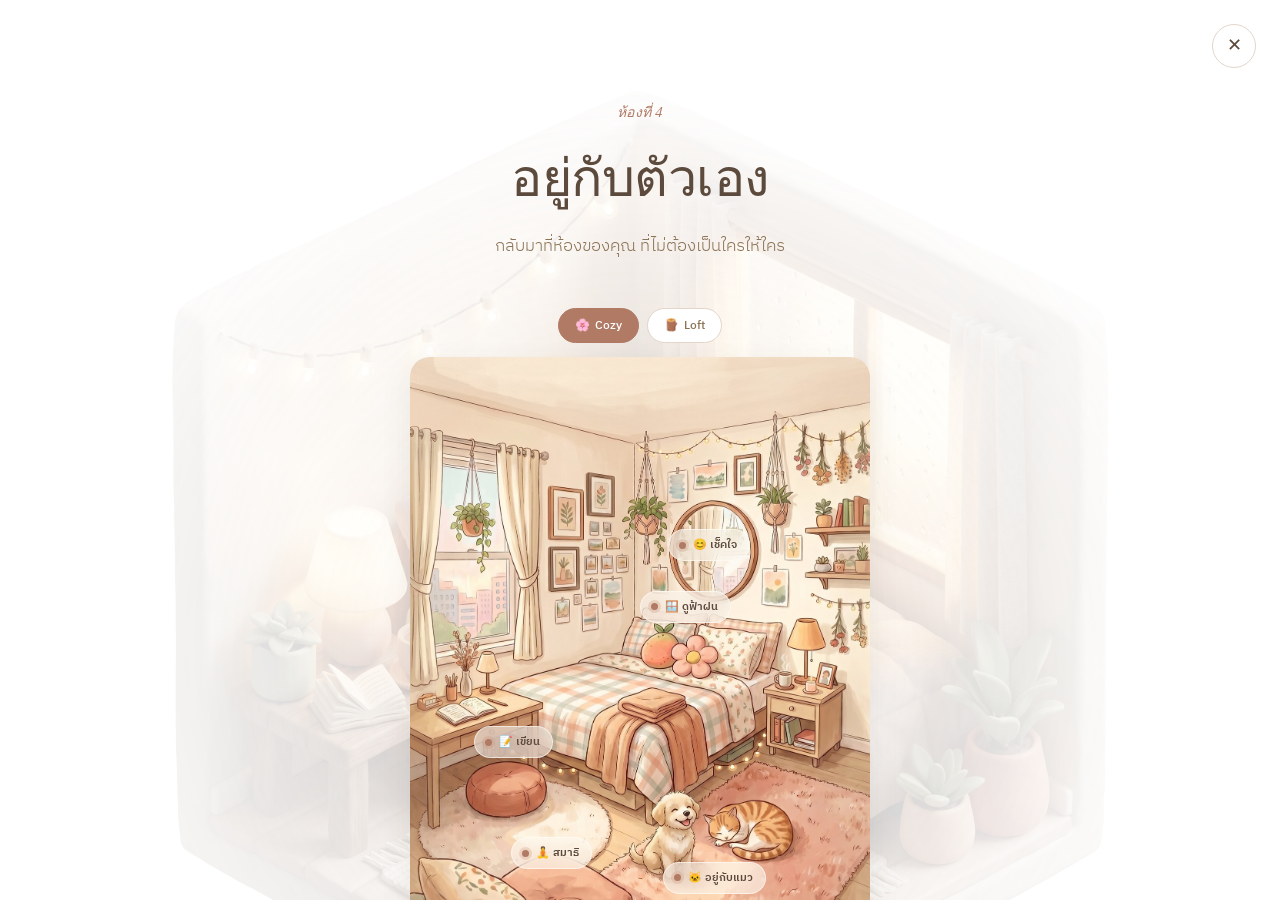
==== commit 44edc64a: "[home] เพิ่มพาทัวร์ + ดีไซน์พรีเมียม, [all] AJAX nav เพลงไร้รอย  - home: เพิ่ม guided tour (พาทัวร์)" ====
--- a/alone.html
+++ b/alone.html
@@ -559,5 +559,6 @@
 
 <script defer src="assets/js/common.js"></script>
 <script defer src="assets/js/alone.js"></script>
+<script defer src="assets/js/nav.js"></script>
 </body>
 </html>
--- a/assets/css/styles.css
+++ b/assets/css/styles.css
@@ -5401,3 +5401,213 @@
 
 
 .close-btn, .nav-btn { text-decoration: none; }
+
+/* ============ "พาทัวร์" header button ============ */
+/* Tour only makes sense on the map/home — hide it inside rooms */
+body:not([data-page="home"]) #tourOpen { display: none; }
+.tour-open-btn {
+  display: inline-flex;
+  align-items: center;
+  gap: 6px;
+  padding: 8px 16px;
+  border: 1px solid var(--gold);
+  border-radius: 999px;
+  background: linear-gradient(180deg, rgba(255,255,255,0.9), rgba(245,235,224,0.9));
+  color: var(--clay);
+  font-size: 13px;
+  font-weight: 600;
+  letter-spacing: 0.3px;
+  cursor: pointer;
+  white-space: nowrap;
+  box-shadow: 0 1px 3px rgba(92,74,60,0.08);
+  transition: all var(--transition);
+}
+.tour-open-btn:hover {
+  color: #fff;
+  background: var(--clay);
+  border-color: var(--clay);
+  box-shadow: 0 4px 12px rgba(176,122,101,0.3);
+  transform: translateY(-1px);
+}
+.tour-open-icon { font-size: 14px; line-height: 1; }
+
+/* ============ GUIDED TOUR / DIRECTORY ============ */
+.tour {
+  position: fixed;
+  inset: 0;
+  z-index: 9000;
+  max-width: 100vw;
+  overflow: hidden;
+  opacity: 0;
+  transition: opacity 0.5s var(--ease);
+}
+.tour.show { opacity: 1; }
+.tour[hidden] { display: none; }
+
+.tour-mask {
+  position: absolute;
+  inset: 0;
+  width: 100%;
+  height: 100%;
+  pointer-events: auto;
+}
+#tourHoleRect { transition: x 0.5s var(--ease), y 0.5s var(--ease),
+  width 0.5s var(--ease), height 0.5s var(--ease); }
+
+/* Soft feathered halo around the spotlit element (premium glow + gentle pulse) */
+.tour-ring {
+  position: absolute;
+  border-radius: 999px;
+  pointer-events: none;
+  z-index: 1;
+  box-shadow:
+    0 0 0 1.5px rgba(255,255,255,0.9),
+    0 0 0 8px rgba(255,255,255,0.08),
+    0 0 28px 10px rgba(255,255,255,0.28),
+    0 0 60px 26px rgba(201,169,97,0.18);
+  transition: left 0.5s var(--ease), top 0.5s var(--ease),
+    width 0.5s var(--ease), height 0.5s var(--ease);
+  animation: tourPulse 2.6s var(--ease) infinite;
+}
+.tour-ring[hidden] { display: none; }
+@keyframes tourPulse {
+  0%, 100% { box-shadow:
+    0 0 0 1.5px rgba(255,255,255,0.9),
+    0 0 0 8px rgba(255,255,255,0.08),
+    0 0 28px 10px rgba(255,255,255,0.26),
+    0 0 60px 26px rgba(201,169,97,0.16); }
+  50% { box-shadow:
+    0 0 0 1.5px rgba(255,255,255,1),
+    0 0 0 11px rgba(255,255,255,0.12),
+    0 0 38px 14px rgba(255,255,255,0.34),
+    0 0 78px 34px rgba(201,169,97,0.24); }
+}
+
+/* The instruction card — premium glass-paper feel */
+.tour-card {
+  position: absolute;
+  left: 50%;
+  top: 50%;
+  transform: translate(-50%, -50%);
+  width: min(88vw, 360px);
+  max-width: 100vw;
+  background: linear-gradient(180deg, #FFFFFF 0%, #FBF6EF 100%);
+  border: 1px solid rgba(255,255,255,0.7);
+  border-radius: 28px;
+  padding: 26px 26px 20px;
+  box-shadow:
+    0 2px 8px rgba(40,28,20,0.10),
+    0 30px 70px rgba(20,12,6,0.42),
+    inset 0 1px 0 rgba(255,255,255,0.9);
+  text-align: center;
+  z-index: 2;
+  transition: top 0.5s var(--ease), left 0.5s var(--ease),
+    transform 0.5s var(--ease);
+}
+/* Emoji inside a soft circular medallion */
+.tour-emoji {
+  width: 60px;
+  height: 60px;
+  margin: 0 auto 14px;
+  display: flex;
+  align-items: center;
+  justify-content: center;
+  font-size: 30px;
+  line-height: 1;
+  border-radius: 50%;
+  background: radial-gradient(circle at 30% 28%, #FFF7E9, #F0D9B5 78%);
+  box-shadow:
+    inset 0 2px 4px rgba(255,255,255,0.8),
+    inset 0 -3px 6px rgba(176,122,101,0.18),
+    0 6px 16px rgba(201,169,97,0.28);
+}
+.tour-title {
+  font-family: 'IBM Plex Serif', serif;
+  font-size: 21px;
+  font-weight: 600;
+  color: var(--ink);
+  letter-spacing: 0.2px;
+  margin: 0 0 10px;
+}
+.tour-text {
+  font-size: 15px;
+  line-height: 1.72;
+  color: var(--ink-soft);
+  margin: 0 0 18px;
+}
+/* Progress — refined: active step elongates into a pill */
+.tour-dots {
+  display: flex;
+  justify-content: center;
+  align-items: center;
+  gap: 6px;
+  margin-bottom: 18px;
+}
+.tour-dots span {
+  width: 6px;
+  height: 6px;
+  min-height: 0 !important;
+  border-radius: 999px;
+  background: var(--beige);
+  transition: all 0.4s var(--ease);
+}
+.tour-dots span.on {
+  width: 22px;
+  background: linear-gradient(90deg, var(--gold), var(--clay));
+}
+.tour-actions {
+  display: flex;
+  align-items: center;
+  justify-content: space-between;
+  gap: 12px;
+}
+.tour-skip {
+  background: none;
+  border: none;
+  color: var(--ink-soft);
+  font-size: 14px;
+  cursor: pointer;
+  padding: 8px 10px;
+  border-radius: 12px;
+  transition: color 0.3s var(--ease);
+}
+.tour-skip:hover { color: var(--ink); }
+.tour-next {
+  display: inline-flex;
+  align-items: center;
+  gap: 7px;
+  background: linear-gradient(135deg, #C68A72 0%, #B07A65 55%, #9A6450 100%);
+  color: #fff;
+  border: none;
+  font-size: 15px;
+  font-weight: 600;
+  letter-spacing: 0.2px;
+  cursor: pointer;
+  padding: 12px 26px;
+  border-radius: 999px;
+  box-shadow: 0 6px 18px rgba(176,122,101,0.4), inset 0 1px 0 rgba(255,255,255,0.3);
+  transition: transform 0.2s var(--ease), box-shadow 0.3s var(--ease), filter 0.3s var(--ease);
+}
+.tour-next::after {
+  content: "→";
+  font-size: 15px;
+  transition: transform 0.25s var(--ease);
+}
+.tour-next:hover { transform: translateY(-1.5px); box-shadow: 0 10px 24px rgba(176,122,101,0.5); filter: brightness(1.04); }
+.tour-next:hover::after { transform: translateX(3px); }
+.tour-next:active { transform: translateY(0); }
+
+/* Gentle content fade-in on each step */
+.tour-card.anim .tour-emoji { animation: tourStepIn 0.5s var(--ease) both; }
+.tour-card.anim .tour-title { animation: tourStepIn 0.5s var(--ease) 0.06s both; }
+.tour-card.anim .tour-text  { animation: tourStepIn 0.5s var(--ease) 0.12s both; }
+@keyframes tourStepIn {
+  from { opacity: 0; transform: translateY(8px); }
+  to   { opacity: 1; transform: translateY(0); }
+}
+@media (prefers-reduced-motion: reduce) {
+  .tour-ring { animation: none; }
+  .tour-card.anim .tour-emoji,
+  .tour-card.anim .tour-title,
+  .tour-card.anim .tour-text { animation: none; }
+}
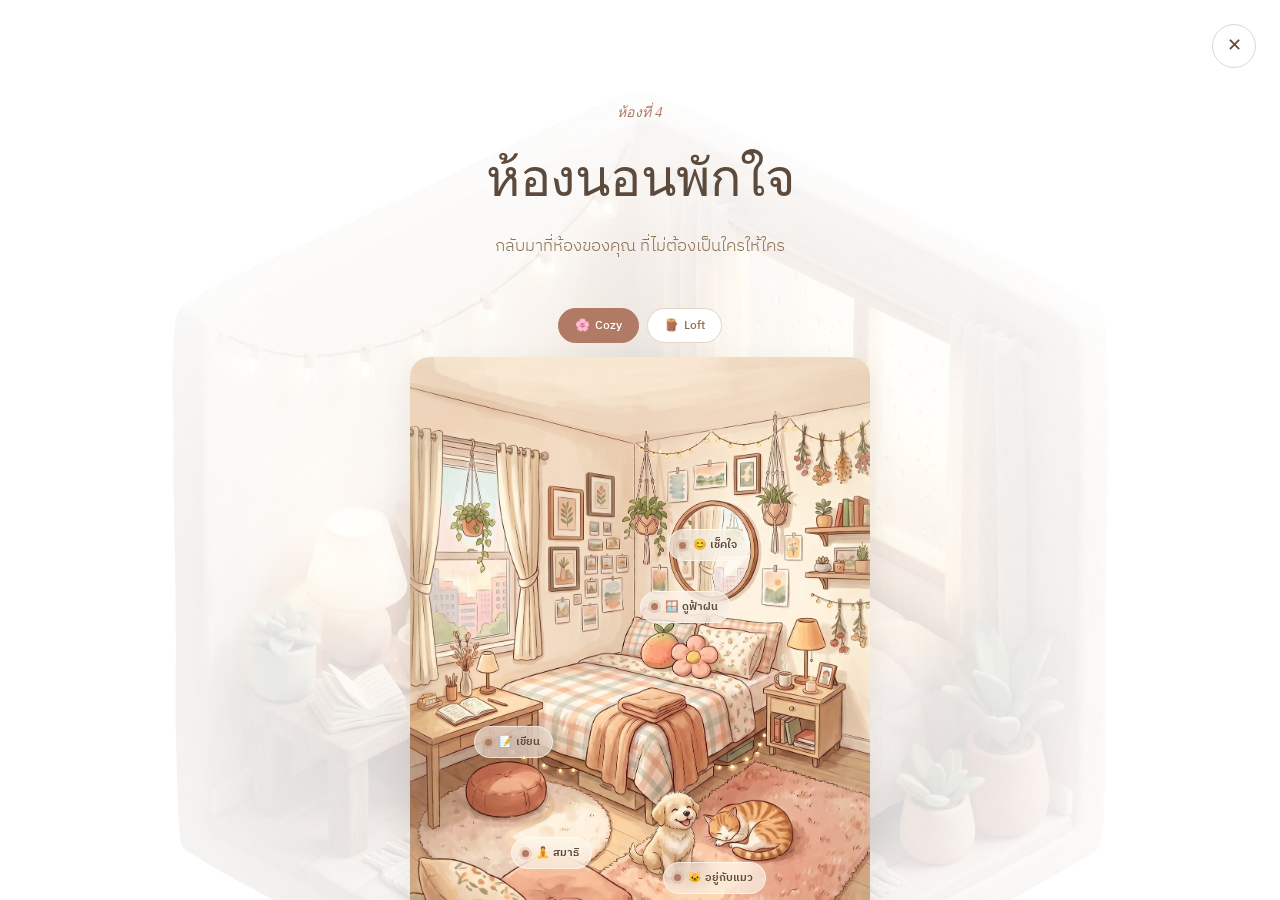
==== commit 7d8b8a37: "พาทัวร์+ดีไซน์พรีเมียม, AJAX nav เพลงไร้รอย, จุดเช็คใจ-กราฟ, เปลี่ยนชื่อธีมใจ - home: เพิ่ม "พาทัวร์" ====
--- a/alone.html
+++ b/alone.html
@@ -204,7 +204,7 @@
       </button>
 
       <span class="room-eyebrow"><span data-th>ห้องที่ 4</span><span data-en>Room 04</span></span>
-      <h2 class="room-title"><span data-th>อยู่กับตัวเอง</span><span data-en>Be With Yourself</span></h2>
+      <h2 class="room-title"><span data-th>ห้องนอนพักใจ</span><span data-en>Resting Bedroom</span></h2>
       <p class="room-subtitle">
         <span data-th>กลับมาที่ห้องของคุณ ที่ไม่ต้องเป็นใครให้ใคร</span>
         <span data-en>Come back to your room. Where you don't owe anyone anything.</span>
@@ -267,6 +267,33 @@
           <button class="mood-btn" data-mood="5"><span class="m-emoji">😊</span><span data-th>ดีนะ</span><span data-en>Good</span></button>
         </div>
         <div class="mood-response" id="moodResponse"></div>
+
+        <!-- Optional note + save today's check-in -->
+        <div class="mood-note-wrap" id="moodNoteWrap" hidden>
+          <textarea id="moodNote" class="mood-note" maxlength="140" rows="2"
+            data-th-placeholder="อยากเล่าอะไรให้ใจฟังไหม… (ไม่บังคับ)"
+            data-en-placeholder="Anything you want to tell your heart? (optional)"></textarea>
+          <button class="mood-save-btn" id="moodSave" type="button">
+            <span data-th>บันทึกใจวันนี้</span><span data-en>Save today</span>
+          </button>
+          <div class="mood-saved-note" id="moodSavedNote" hidden>
+            <span data-th>บันทึกแล้ว — พรุ่งนี้แวะมาเช็คใจกันใหม่นะ 💛</span>
+            <span data-en>Saved — come back tomorrow to check in again 💛</span>
+          </div>
+        </div>
+
+        <!-- Mood trend over time -->
+        <div class="mood-trend" id="moodTrend" hidden>
+          <div class="mood-trend-head">
+            <span class="mood-trend-title"><span data-th>แนวโน้มใจของเธอ</span><span data-en>Your heart's trend</span></span>
+            <div class="mood-range" role="group" aria-label="ช่วงเวลา">
+              <button class="mood-range-btn active" data-range="7" type="button"><span data-th>7 วัน</span><span data-en>7d</span></button>
+              <button class="mood-range-btn" data-range="30" type="button"><span data-th>30 วัน</span><span data-en>30d</span></button>
+            </div>
+          </div>
+          <div class="mood-chart" id="moodChart"></div>
+          <p class="mood-summary" id="moodSummary"></p>
+        </div>
       </div>
 
       <!-- ===== Pane: Letter ===== -->
--- a/assets/css/styles.css
+++ b/assets/css/styles.css
@@ -5402,6 +5402,100 @@
 
 .close-btn, .nav-btn { text-decoration: none; }
 
+/* ============ Island name label on the map ============ */
+.island-name {
+  text-align: center;
+  font-family: 'IBM Plex Serif', serif;
+  font-size: 14px;
+  letter-spacing: 1.5px;
+  color: var(--clay);
+  margin: 0 0 4px;
+  text-transform: none;
+  opacity: 0.9;
+}
+
+/* ============ Mood check-in: note + trend graph ============ */
+.mood-note-wrap {
+  margin-top: 16px;
+  display: flex;
+  flex-direction: column;
+  gap: 10px;
+  max-width: 100%;
+}
+.mood-note {
+  width: 100%;
+  max-width: 100%;
+  box-sizing: border-box;
+  border: 1px solid var(--beige);
+  border-radius: 14px;
+  padding: 12px 14px;
+  font-family: inherit;
+  font-size: 14px;
+  color: var(--ink);
+  background: var(--bg);
+  resize: none;
+  line-height: 1.6;
+}
+.mood-note:focus { outline: none; border-color: var(--clay); }
+.mood-save-btn {
+  align-self: flex-start;
+  background: linear-gradient(135deg, #C68A72, #B07A65);
+  color: #fff;
+  border: none;
+  border-radius: 999px;
+  padding: 10px 24px;
+  font-size: 14px;
+  font-weight: 600;
+  cursor: pointer;
+  box-shadow: 0 5px 14px rgba(176,122,101,0.35);
+  transition: transform 0.2s var(--ease), box-shadow 0.3s var(--ease);
+}
+.mood-save-btn:hover { transform: translateY(-1px); box-shadow: 0 8px 20px rgba(176,122,101,0.45); }
+.mood-saved-note { font-size: 13px; color: var(--ink-soft); }
+
+.mood-trend {
+  margin-top: 22px;
+  padding: 18px 16px 14px;
+  border-radius: 18px;
+  background: var(--cream);
+  max-width: 100%;
+  box-sizing: border-box;
+}
+.mood-trend-head {
+  display: flex;
+  align-items: center;
+  justify-content: space-between;
+  gap: 10px;
+  margin-bottom: 12px;
+  flex-wrap: wrap;
+}
+.mood-trend-title {
+  font-family: 'IBM Plex Serif', serif;
+  font-size: 16px;
+  color: var(--ink);
+}
+.mood-range { display: flex; gap: 6px; }
+.mood-range-btn {
+  background: var(--bg);
+  border: 1px solid var(--beige);
+  border-radius: 999px;
+  padding: 5px 13px;
+  font-size: 12px;
+  color: var(--ink-soft);
+  cursor: pointer;
+  transition: all var(--transition);
+}
+.mood-range-btn.active { background: var(--clay); border-color: var(--clay); color: #fff; }
+.mood-chart { width: 100%; max-width: 100%; overflow: hidden; }
+.mood-chart svg { display: block; }
+.mood-summary {
+  margin: 10px 2px 0;
+  font-size: 13.5px;
+  line-height: 1.6;
+  color: var(--ink-soft);
+  text-align: center;
+}
+
 /* ============ "พาทัวร์" header button ============ */
 /* Tour only makes sense on the map/home — hide it inside rooms */
 body:not([data-page="home"]) #tourOpen { display: none; }
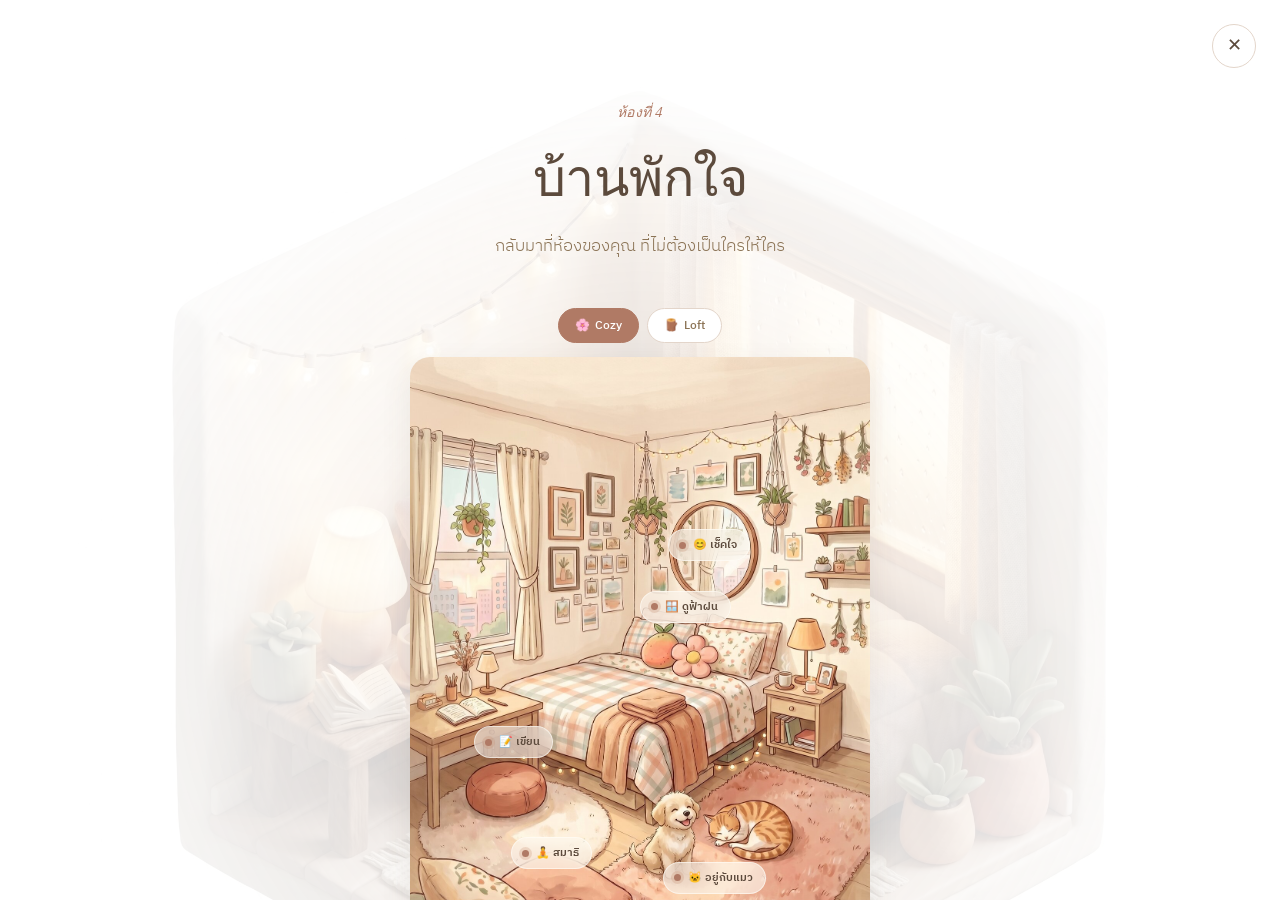
==== commit 6afd9248: "เปลี่ยนชื่อห้องตามชีท, ป้ายเกาะลอย, บ้านพักใจ 4 ฟีเจอร์, หลังบ้าน Google Sheet - all: เปลี่ยนชื่อตาม" ====
--- a/alone.html
+++ b/alone.html
@@ -204,7 +204,7 @@
       </button>
 
       <span class="room-eyebrow"><span data-th>ห้องที่ 4</span><span data-en>Room 04</span></span>
-      <h2 class="room-title"><span data-th>ห้องนอนพักใจ</span><span data-en>Resting Bedroom</span></h2>
+      <h2 class="room-title"><span data-th>บ้านพักใจ</span><span data-en>Resting Home</span></h2>
       <p class="room-subtitle">
         <span data-th>กลับมาที่ห้องของคุณ ที่ไม่ต้องเป็นใครให้ใคร</span>
         <span data-en>Come back to your room. Where you don't owe anyone anything.</span>
@@ -318,6 +318,9 @@
           <button class="letter-mode-btn" data-letter-mode="future">
             <span data-th>ถึงตัวเองในอนาคต</span><span data-en>To your future self</span>
           </button>
+          <button class="letter-mode-btn" data-letter-mode="gratitude">
+            🙏 <span data-th>ขอบคุณวันนี้</span><span data-en>Gratitude</span>
+          </button>
         </div>
         <textarea id="letterText" maxlength="800"
           data-th-placeholder="ใจของคุณอยากบอกอะไรกับตัวเอง..."
@@ -329,6 +332,14 @@
         </div>
         <div class="letter-success" id="letterSuccess">
           ✨ <span data-th>เก็บไว้แล้ว — กลับมาอ่านได้เสมอ</span><span data-en>Saved — come back any time</span>
+        </div>
+
+        <!-- Past entries — stored locally with date stamp -->
+        <div class="letter-history" id="letterHistory" hidden>
+          <button class="letter-history-toggle" id="letterHistoryToggle" type="button">
+            📖 <span data-th>อ่านที่เคยเขียน</span><span data-en>Read past entries</span> (<span id="letterCount">0</span>)
+          </button>
+          <ul class="letter-history-list" id="letterHistoryList" hidden></ul>
         </div>
 
         <!-- Past entries hint — shown when user has saved at least once -->
@@ -381,6 +392,7 @@
           </button>
         </div>
 
+        <div class="sit-dim" id="sitDim" aria-hidden="true"></div>
         <div class="breathing-stage" id="sitStage">
           <div class="breath-circle" id="breathCircle">
             <span data-th>หายใจ...</span><span data-en>Breathe...</span>
@@ -418,10 +430,13 @@
             <div class="rain-drop"></div><div class="rain-drop"></div><div class="rain-drop"></div>
             <div class="rain-drop"></div><div class="rain-drop"></div><div class="rain-drop"></div>
           </div>
+          <div class="lights-overlay" aria-hidden="true"></div>
           <div class="bedroom-message">
             <span data-th>เข้านอนสักครู่ — ฟังฝน ฟังเพลง</span>
             <span data-en>Lie down for a moment — rain and music</span>
           </div>
+          <div class="desk-cat" id="deskCat" title="น้องแมวเดินเล่น">🐈</div>
+          <button class="light-switch" id="lightSwitch" type="button" aria-label="เปิด/ปิดไฟ">💡</button>
         </div>
 
         <div class="bedroom-controls">
@@ -558,6 +573,12 @@
           <span data-en>Pick something to do — sometimes the heart just needs quiet company</span>
         </p>
 
+        <!-- Cat hunger status (timer-based, stored locally) -->
+        <div class="cat-hunger" id="catHunger" hidden>
+          <span class="cat-hunger-icon" id="catHungerIcon">🍚</span>
+          <span class="cat-hunger-text" id="catHungerText"></span>
+        </div>
+
         <div class="cat-stage">
           <img class="cat-img" id="catImg" src="assets/images/cat-sit.jpg" alt="แมวส้มขาว"/>
           <div class="cat-message" id="catMessage">
--- a/assets/css/styles.css
+++ b/assets/css/styles.css
@@ -5404,15 +5404,64 @@
 
 /* ============ Island name label on the map ============ */
 .island-name {
-  text-align: center;
-  font-family: 'IBM Plex Serif', serif;
-  font-size: 14px;
-  letter-spacing: 1.5px;
-  color: var(--clay);
-  margin: 0 0 4px;
+  position: absolute;
+  bottom: 4.5%;
+  left: 50%;
+  z-index: 6;
+  pointer-events: none;
+  display: flex;
+  align-items: center;
+  justify-content: center;
+  gap: 12px;
+  width: max-content;
+  max-width: 92%;
+  margin: 0;
+  padding: 9px 24px;
+  animation: islandNameFloat 4.2s ease-in-out infinite;
+  background: linear-gradient(180deg, #fffdf8 0%, #f6e9d6 100%);
+  border: 1px solid rgba(193, 154, 108, 0.55);
+  border-radius: 999px;
+  box-shadow:
+    0 10px 24px rgba(92, 74, 60, 0.14),
+    inset 0 1px 0 rgba(255, 255, 255, 0.85),
+    0 0 0 4px rgba(201, 169, 97, 0.10);
+  font-family: 'IBM Plex Serif', serif;
+  font-size: 15px;
+  font-weight: 500;
+  letter-spacing: 2.5px;
+  color: var(--ink);
   text-transform: none;
-  opacity: 0.9;
-}
+  position: relative;
+}
+/* gold flourish lines on both sides of the sign text */
+.island-name::before,
+.island-name::after {
+  content: '';
+  height: 1px;
+  width: 28px;
+  flex: none;
+  background: linear-gradient(90deg, transparent, var(--gold));
+}
+.island-name::after {
+  background: linear-gradient(90deg, var(--gold), transparent);
+}
+@keyframes islandNameFloat {
+  0%, 100% { transform: translate(-50%, 0); }
+  50%      { transform: translate(-50%, -7px); }
+}
+/* Time Island variant — dusk-purple tint */
+.island-name-time {
+  background: linear-gradient(180deg, #fdfcff 0%, #ece6f4 100%);
+  border-color: rgba(126, 111, 168, 0.5);
+  box-shadow:
+    0 10px 24px rgba(74, 64, 100, 0.16),
+    inset 0 1px 0 rgba(255, 255, 255, 0.85),
+    0 0 0 4px rgba(126, 111, 168, 0.10);
+  color: #4a4064;
+  animation-delay: -2.1s;
+}
+.island-name-time::before { background: linear-gradient(90deg, transparent, #7E6FA8); }
+.island-name-time::after  { background: linear-gradient(90deg, #7E6FA8, transparent); }
 
 /* ============ Mood check-in: note + trend graph ============ */
 .mood-note-wrap {
@@ -5705,3 +5754,198 @@
   .tour-card.anim .tour-title,
   .tour-card.anim .tour-text { animation: none; }
 }
+
+/* ============================================================
+   BEDROOM (บ้านพักใจ) — meditation dim, letter history,
+   cat hunger, desk cat walk, light switch  (added 4 Jun 2026)
+   ============================================================ */
+
+/* ----- Meditation dim — darken everything while sitting ----- */
+.sit-dim {
+  position: fixed;
+  inset: 0;
+  background: radial-gradient(circle at 50% 38%, rgba(24, 19, 12, 0.5) 0%, rgba(8, 6, 4, 0.92) 75%);
+  opacity: 0;
+  pointer-events: none;
+  transition: opacity 1.8s ease;
+  z-index: 8;
+}
+body.meditating .sit-dim { opacity: 1; }
+body.meditating #apane-meditate .breathing-stage.active { position: relative; z-index: 9; }
+
+/* ----- Letter history (date-stamped entries) ----- */
+.letter-history { margin-top: 18px; text-align: left; }
+.letter-history-toggle {
+  background: none;
+  border: 1px solid var(--beige);
+  border-radius: 999px;
+  padding: 8px 16px;
+  font: inherit;
+  font-size: 13px;
+  color: var(--ink);
+  cursor: pointer;
+  transition: background 0.2s;
+}
+.letter-history-toggle:hover { background: rgba(0, 0, 0, 0.04); }
+.letter-history-list {
+  list-style: none;
+  margin: 12px 0 0;
+  padding: 0;
+  display: flex;
+  flex-direction: column;
+  gap: 10px;
+  max-height: 320px;
+  overflow-y: auto;
+}
+.letter-entry {
+  background: rgba(255, 255, 255, 0.72);
+  border: 1px solid rgba(0, 0, 0, 0.06);
+  border-radius: 14px;
+  padding: 12px 34px 12px 14px;
+  position: relative;
+}
+.letter-entry-head {
+  display: flex;
+  align-items: center;
+  flex-wrap: wrap;
+  gap: 8px;
+  font-size: 12px;
+  color: #8a8276;
+  margin-bottom: 6px;
+}
+.letter-entry-tag {
+  background: rgba(201, 169, 97, 0.15);
+  border-radius: 999px;
+  padding: 2px 8px;
+}
+.letter-entry-text {
+  font-size: 14px;
+  color: var(--ink);
+  white-space: pre-wrap;
+  word-break: break-word;
+}
+.letter-entry-del {
+  position: absolute;
+  top: 8px;
+  right: 10px;
+  background: none;
+  border: none;
+  color: #c4bbac;
+  cursor: pointer;
+  font-size: 13px;
+  padding: 2px;
+}
+.letter-entry-del:hover { color: #8a8276; }
+
+/* ----- Cat hunger status ----- */
+.cat-hunger {
+  display: flex;
+  align-items: center;
+  justify-content: center;
+  gap: 8px;
+  margin: 0 auto 14px;
+  padding: 8px 16px;
+  border-radius: 999px;
+  width: max-content;
+  max-width: 100%;
+  background: rgba(255, 255, 255, 0.72);
+  border: 1px solid rgba(0, 0, 0, 0.06);
+  font-size: 13.5px;
+  color: var(--ink);
+}
+.cat-hunger[data-state="hungry"] {
+  background: rgba(216, 82, 63, 0.08);
+  border-color: rgba(216, 82, 63, 0.25);
+}
+.cat-hunger[data-state="hungry"] .cat-hunger-icon { display: inline-block; animation: hunger-wiggle 1.6s ease-in-out infinite; }
+@keyframes hunger-wiggle {
+  0%, 100% { transform: rotate(0); }
+  25% { transform: rotate(-12deg); }
+  75% { transform: rotate(12deg); }
+}
+.cat-action.attention { animation: feed-pulse 1.8s ease-out infinite; }
+@keyframes feed-pulse {
+  0%   { box-shadow: 0 0 0 0 rgba(216, 82, 63, 0.35); }
+  70%  { box-shadow: 0 0 0 10px rgba(216, 82, 63, 0); }
+  100% { box-shadow: 0 0 0 0 rgba(216, 82, 63, 0); }
+}
+
+/* ----- Desk cat — walks along the bottom of the bedroom stage ----- */
+.desk-cat {
+  position: absolute;
+  bottom: 6px;
+  left: -44px;
+  font-size: 30px;
+  line-height: 1;
+  z-index: 3;
+  cursor: pointer;
+  user-select: none;
+  animation: desk-cat-walk 36s linear infinite;
+  filter: drop-shadow(0 3px 4px rgba(0, 0, 0, 0.3));
+}
+@keyframes desk-cat-walk {
+  0%   { left: -44px;             transform: scaleX(1); }
+  44%  { left: calc(100% + 6px);  transform: scaleX(1); }
+  50%  { left: calc(100% + 6px);  transform: scaleX(-1); }
+  94%  { left: -44px;             transform: scaleX(-1); }
+  100% { left: -44px;             transform: scaleX(1); }
+}
+.desk-cat.meow { animation: desk-cat-walk 36s linear infinite, desk-cat-hop 0.5s ease; }
+@keyframes desk-cat-hop {
+  0%   { margin-bottom: 0; }
+  40%  { margin-bottom: 10px; }
+  100% { margin-bottom: 0; }
+}
+.desk-cat-heart {
+  position: absolute;
+  z-index: 4;
+  font-size: 16px;
+  pointer-events: none;
+  animation: desk-heart-float 1.4s ease-out forwards;
+}
+@keyframes desk-heart-float {
+  0%   { opacity: 0; transform: translateY(0); }
+  15%  { opacity: 1; }
+  100% { opacity: 0; transform: translateY(-34px); }
+}
+
+/* ----- Light switch — lights on/off in the bedroom stage ----- */
+.lights-overlay {
+  position: absolute;
+  inset: 0;
+  background: rgba(8, 10, 26, 0);
+  pointer-events: none;
+  transition: background 1.1s ease;
+  z-index: 2;
+}
+.bedroom-stage.lights-off .lights-overlay { background: rgba(8, 10, 26, 0.62); }
+.bedroom-stage.lights-off .bedroom-message { color: rgba(247, 239, 217, 0.9); }
+.light-switch {
+  position: absolute;
+  top: 10px;
+  right: 10px;
+  z-index: 5;
+  width: 38px;
+  height: 38px;
+  display: flex;
+  align-items: center;
+  justify-content: center;
+  font-size: 17px;
+  background: rgba(255, 255, 255, 0.16);
+  border: 1px solid rgba(255, 255, 255, 0.3);
+  border-radius: 50%;
+  cursor: pointer;
+  backdrop-filter: blur(4px);
+  transition: transform 0.2s, background 0.3s;
+}
+.light-switch:hover { transform: scale(1.08); background: rgba(255, 255, 255, 0.28); }
+
+/* ----- Tarot card with real image (from backend sheet, future assets) ----- */
+.tf-img {
+  width: 78%;
+  border-radius: 8px;
+  object-fit: cover;
+  aspect-ratio: 3 / 4;
+  margin-bottom: 4px;
+  box-shadow: 0 2px 8px rgba(0, 0, 0, 0.18);
+}
